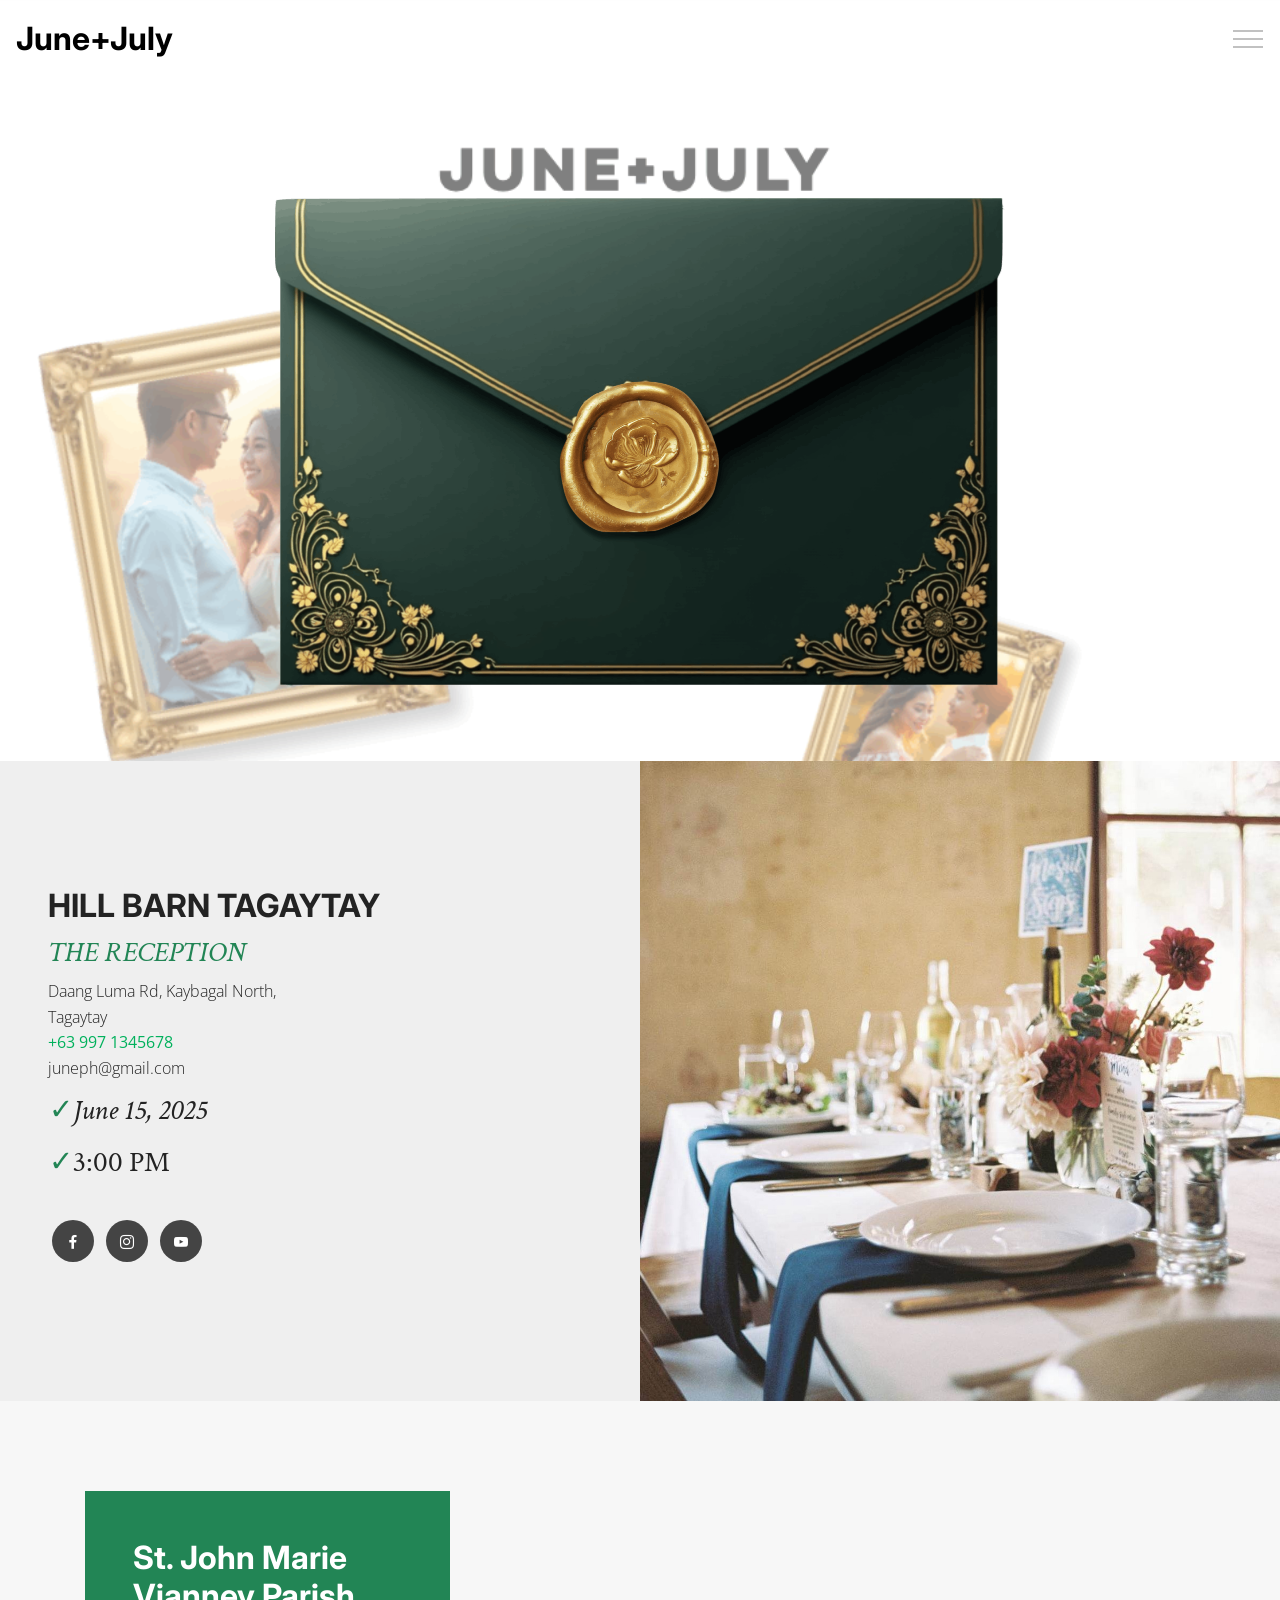
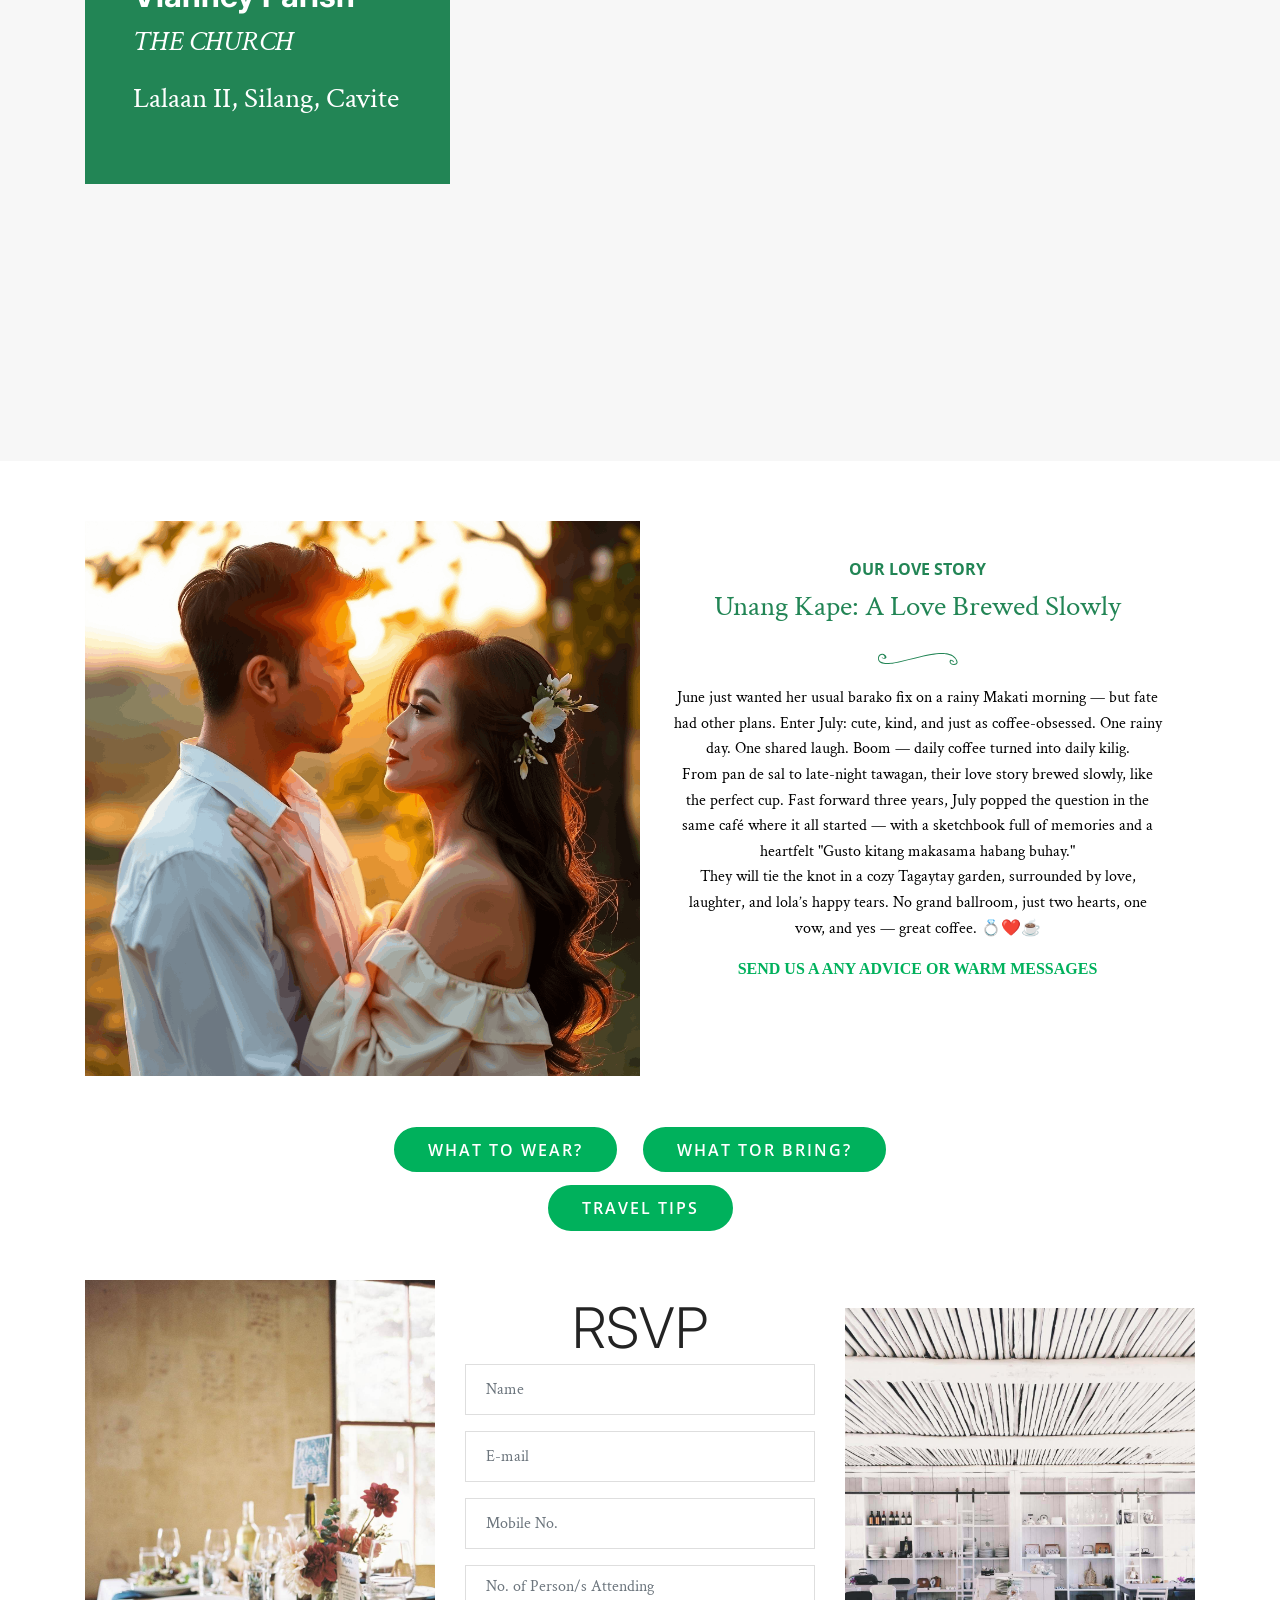
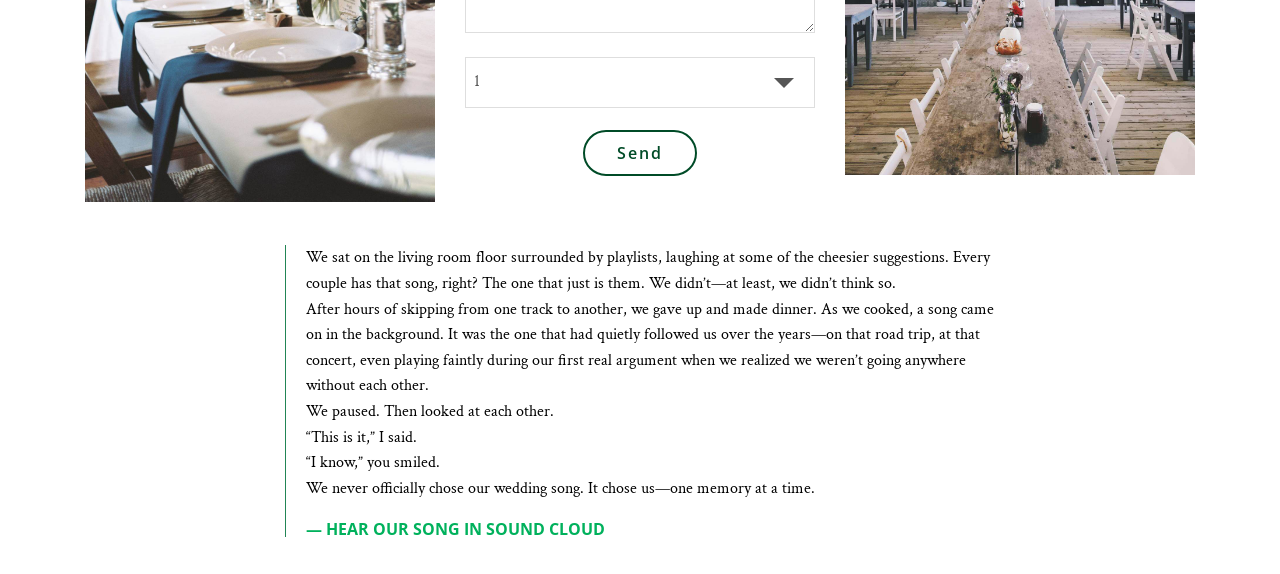
==== index.html @ 5b504ee5 "Edit1" ====
<!DOCTYPE html>
<html  >
<head>
  <!-- Site made with Mobirise Website Builder v5.9.25, https://mobirise.com -->
  <meta charset="UTF-8">
  <meta http-equiv="X-UA-Compatible" content="IE=edge">
  <meta name="generator" content="Mobirise v5.9.25, mobirise.com">
  <meta name="viewport" content="width=device-width, initial-scale=1, minimum-scale=1">
  <link rel="shortcut icon" href="assets/images/logo2.png" type="image/x-icon">
  <meta name="description" content="">
  
  
  <title>Home</title>
  <link rel="stylesheet" href="assets/bootstrap-material-design-font/css/material.css">
  <link rel="stylesheet" href="assets/web/assets/mobirise-icons/mobirise-icons.css">
  <link rel="stylesheet" href="assets/tether/tether.min.css">
  <link rel="stylesheet" href="assets/bootstrap/css/bootstrap.min.css">
  <link rel="stylesheet" href="assets/bootstrap/css/bootstrap-grid.min.css">
  <link rel="stylesheet" href="assets/bootstrap/css/bootstrap-reboot.min.css">
  <link rel="stylesheet" href="assets/animatecss/animate.min.css">
  <link rel="stylesheet" href="assets/dropdown/css/style.css">
  <link rel="stylesheet" href="assets/formstyler/jquery.formstyler.css">
  <link rel="stylesheet" href="assets/formstyler/jquery.formstyler.theme.css">
  <link rel="stylesheet" href="assets/datepicker/jquery.datetimepicker.min.css">
  <link rel="stylesheet" href="assets/socicon/css/styles.css">
  <link rel="stylesheet" href="assets/theme/css/style.css">
  <link rel="stylesheet" href="assets/recaptcha.css">
  <link rel="preload" href="https://fonts.googleapis.com/css?family=Inter:100,200,300,400,500,600,700,800,900,100i,200i,300i,400i,500i,600i,700i,800i,900i&display=swap" as="style" onload="this.onload=null;this.rel='stylesheet'">
  <noscript><link rel="stylesheet" href="https://fonts.googleapis.com/css?family=Inter:100,200,300,400,500,600,700,800,900,100i,200i,300i,400i,500i,600i,700i,800i,900i&display=swap"></noscript>
  <link rel="preload" href="https://fonts.googleapis.com/css?family=Crimson+Text:400,400i,600,600i,700,700i&display=swap" as="style" onload="this.onload=null;this.rel='stylesheet'">
  <noscript><link rel="stylesheet" href="https://fonts.googleapis.com/css?family=Crimson+Text:400,400i,600,600i,700,700i&display=swap"></noscript>
  <link rel="preload" href="https://fonts.googleapis.com/css?family=Open+Sans:300,400,500,600,700,800,300i,400i,500i,600i,700i,800i&display=swap" as="style" onload="this.onload=null;this.rel='stylesheet'">
  <noscript><link rel="stylesheet" href="https://fonts.googleapis.com/css?family=Open+Sans:300,400,500,600,700,800,300i,400i,500i,600i,700i,800i&display=swap"></noscript>
  <link rel="preload" as="style" href="assets/mobirise/css/mbr-additional.css?v=dpYpgt"><link rel="stylesheet" href="assets/mobirise/css/mbr-additional.css?v=dpYpgt" type="text/css">

  
  
  
</head>
<body>
  
  <section class="menu cid-uLlWlBmBzo" once="menu" id="menu1-3">

    

    <nav class="navbar navbar-dropdown navbar-fixed-top collapsed">
        <div class="navbar-brand">
            
            <span class="navbar-caption-wrap"><a class="navbar-caption text-black text-primary display-2" href="index.html">June+July</a></span>
        </div>
        <button class="navbar-toggler" type="button" data-toggle="collapse" data-target="#navbarSupportedContent" aria-controls="navbarNavAltMarkup" aria-expanded="false" aria-label="Toggle navigation">
            <div class="hamburger">
                <span></span>
                <span></span>
                <span></span>
                <span></span>
            </div>
        </button>
      <div class="collapse navbar-collapse" id="navbarSupportedContent">
            <ul class="navbar-nav nav-dropdown" data-app-modern-menu="true"><li class="nav-item">
                    <a class="nav-link link text-white text-primary display-4" href="index.html#features5-7">About Us</a>
                </li><li class="nav-item"><a class="nav-link link text-white text-primary display-4" href="index.html#content6-8">Our Song</a></li>
                <li class="nav-item"><a class="nav-link link text-white text-primary display-4" href="index.html#form2-9">RSVP</a></li><li class="nav-item"><a class="nav-link link text-white text-primary display-4" href="https://we-launch.github.io/matchgame1/" target="_blank">Singles Game</a></li><li class="nav-item"><a class="nav-link link text-white text-primary display-4" href="page1.html">Photo Wall</a></li>
                <li class="nav-item">
                    <a class="nav-link link text-white text-primary display-4" href="https://we-launch.github.io/sunkissed/assets/files/Basic-LandscapePlannerSample.pdf" target="_blank">Souvenir</a>
                </li></ul>
            <div class="navbar-buttons mbr-section-btn"><a class="btn btn-md btn-black display-4" href="tel:+639989528137">
                    CONTACT US</a></div>
      </div>
    </nav>
</section>

<section class="header01 cid-uLlSFksUKn mbr-parallax-background" id="header01-2">

    

    <div class="mbr-overlay" style="opacity: 0.5; background-color: rgb(255, 255, 255);">
    </div>

    <div class="container">
        <div class="row justify-content-center">

            <div class="col-md-12 col-lg-8 align-center">

                
                


                
                

                <div class="mbr-figure pt-5">
                    <a href="index.html#form2-9"><img src="assets/images/green-envelope-1460x975.png" alt="WeLaunch"></a>
                </div>

            </div>






        </div>
    </div>

</section>

<section class="cid-uLmldrJAQq" id="features5-4">

    

    
    <div class="container-fluid">
        <div class="row align-items-center content-row">
          <div class="col-lg-6 wrap-block">
              <h1 class="mbr-section-title mbr-fonts-style mbr-light display-2"><strong>HILL BARN TAGAYTAY</strong></h1>
              <h2 class="mbr-section-subtitle mbr-fonts-style mbr-light display-5"><em>THE RECEPTION</em></h2>
              <h3 class="mbr-text mbr-fonts-style mbr-light display-4">Daang Luma Rd, Kaybagal North,<div>Tagaytay<br><strong><a href="tel:+639989528137" class="text-primary">+63 997 1345678</a></strong></div><div>juneph@gmail.com</div></h3>
            <div class="mbr-list counter-container mbr-fonts-style display-5">
                <ul>
                    <li><em>June 15, 2025</em></li>
                    <li><span style="font-size: 1.8rem; text-align: left;">3:00 PM<br></span></li>
                </ul>
            </div>
            <div class="social-media col-md-12 col-sm-12">
                <ul class="social-list">
                    <li>
                      <a class="icon-transition" href="https://www.facebook.com/profile.php?id=61576260870065" target="_blank">
                        <span class="mbr-iconfont socicon-facebook socicon"></span>
                      </a>
                    </li>
                    <li>
                      <a class="icon-transition" href="https://www.facebook.com/profile.php?id=61576260870065" target="_blank">
                        <span class="mbr-iconfont socicon-instagram socicon" style=""></span>
                      </a>
                    </li>
                    <li>
                      <a class="icon-transition" href="https://www.facebook.com/profile.php?id=61576260870065" target="_blank">
                        <span class="mbr-iconfont socicon-youtube socicon"></span>
                      </a>
                    </li>
                    
                    
                 </ul>
            </div>
          </div>
          <div class="col-lg-6 photo-split">
              <img src="assets/images/07-1200x1790.jpeg" alt="">
          </div>
      </div>
    </div>
</section>

<section class="info2 cid-uLmpL2jiGC mbr-parallax-background" id="info2-5">

    

    <div class="mbr-overlay" style="opacity: 0.5; background-color: rgb(255, 255, 255);">
    </div>
    <div class="container">
        <div class="row">
            <div class="col-sm-12 col-lg-4 col-md-6 text-block">            
                <div class="content-panel">
                    <h2 class="mbr-section-title mbr-fonts-style align-left mbr-white display-2"><strong>St. John Marie Vianney Parish</strong></h2>
                    <h3 class="mbr-section-subtitle mbr-fonts-style align-left mbr-white pb-2 display-5"><em>THE CHURCH</em></h3>
                    <p class="adress-block mbr-fonts-style align-left mbr-white display-5">Lalaan II, Silang, Cavite</p>
                </div>
            </div>
            <div class="col-sm-12 col-lg-8 col-md-6">
                <div class="google-map"><iframe frameborder="0" style="border:0" src="https://www.google.com/maps/embed?pb=!1m18!1m12!1m3!1d3868.722602528196!2d120.95479397515507!3d14.15239928628257!2m3!1f0!2f0!3f0!3m2!1i1024!2i768!4f13.1!3m3!1m2!1s0x33bd79a73efcf16b%3A0x8c579d3bba09d72c!2sSt.%20John%20Marie%20Vianney%20Parish%20Church%20-%20Lalaan%20II%2C%20Silang%2C%20Cavite%20(Diocese%20of%20Imus)!5e0!3m2!1sen!2sph!4v1747146031367!5m2!1sen!2sph" allowfullscreen=""></iframe></div>
            </div>
        </div>
   </div>
</section>

<section class="carousel slide testimonials-slider cid-uLmrwG6g3K" data-interval="false" id="features5-7">

    

    

    <div class="container text-center">

        <div class="carousel slide" role="listbox" data-pause="true" data-keyboard="false" data-ride="carousel" data-interval="5000">
            <div class="carousel-inner">
                
            <div class="carousel-item">
                    <div class="media-container-row">
                        <div class="col-lg-6 image-element align-self-stretch">
                            <div class="img-wrap">
                                <img src="assets/images/sun-kissed-love-couple-3-1024x1024.png" alt="">
                            </div>
                        </div>
                        <div class="col-lg-6 text-element">
                            <div class="text-content">
                                <h2 class="mbr-subtitle mbr-primary pt-2 mbr-fonts-style align-center display-4">
                                    <strong style="">OUR LOVE STORY</strong></h2>
                                <h2 class="mbr-title pt-2 mbr-fonts-style align-center display-5">Unang Kape: A Love Brewed Slowly</h2>
                                <div class="py-3 ornament align-center">
                                    <svg xmlns="http://www.w3.org/2000/svg" viewBox="0 0 133 20" height="20" width="80" fill="#228555">
                                        <g><path d="M127.18,6.19C121-.05,109.94-.24,101.84.1,90.84.56,80,3.3,69.32,5.77c-8,1.86-16,3.63-24,5.72-9.21,2.41-18.6,4.72-28.14,5.19-4.1.2-8.48,0-12.16-2a6.6,6.6,0,0,1-2.7-9A5.46,5.46,0,0,1,7.07,2.77c4-.22,6.73,8.39-.08,4.58a.49.49,0,0,0-.49.84c4.88,3,10.8,0,5.4-4.91C7.6-.63.4,2.06,0,8-1,24,28.25,17,36.29,15.24,53.74,11.37,70.9,6.44,88.53,3.33c11.1-2,24.75-3.54,35.06,2.19a16,16,0,0,1,6.86,8.85c1.29,4.31-4.35,4.2-7,3.52-4.84-1.26-2.42-8,1.22-3,.61.83,2,0,1.4-.82-2.15-2.93-6.71-4.9-7.12.35s8.36,7.24,11.72,4.47C135,15.32,129.91,9,127.18,6.19Z"></path></g>
                                    </svg>
                                </div>
                                <div class="mbr-section-text">
                                    <p class="mbr-text mbr-light mbr-fonts-style align-center display-7">June just wanted her usual barako fix on a rainy Makati morning — but fate had other plans. Enter July: cute, kind, and just as coffee-obsessed. One rainy day. One shared laugh. Boom — daily coffee turned into daily kilig.<br>From pan de sal to late-night tawagan, their love story brewed slowly, like the perfect cup. Fast forward three years, July popped the question in the same café where it all started — with a sketchbook full of memories and a heartfelt "Gusto kitang makasama habang buhay."<br>They will tie the knot in a cozy Tagaytay garden, surrounded by love, laughter, and lola’s happy tears. No grand ballroom, just two hearts, one vow, and yes — great coffee. 💍❤️☕</p>
                                </div>
                                <div class="py-3 link"><a href="#" class="text-primary" data-toggle="modal" data-target="#mbr-popup-m"><strong>SEND US A ANY ADVICE OR WARM MESSAGES</strong></a></div>
                            </div>
                        </div>
                    </div>
                </div><div class="carousel-item">
                    <div class="media-container-row">
                        <div class="col-lg-6 image-element align-self-stretch">
                            <div class="img-wrap">
                                <img src="assets/images/2.jpg">
                            </div>
                        </div>
                        <div class="col-lg-6 text-element">
                            <div class="text-content">
                                <h2 class="mbr-subtitle mbr-primary pt-2 mbr-fonts-style align-center display-4">
                                    <strong>OUR MESSAGE</strong></h2>
                                <h2 class="mbr-title pt-2 mbr-fonts-style align-center display-5">
                                    Before We Say 'I Do'</h2>
                                <div class="py-3 ornament align-center">
                                    <svg xmlns="http://www.w3.org/2000/svg" viewBox="0 0 133 20" height="20" width="80" fill="#228555">
                                        <g><path d="M127.18,6.19C121-.05,109.94-.24,101.84.1,90.84.56,80,3.3,69.32,5.77c-8,1.86-16,3.63-24,5.72-9.21,2.41-18.6,4.72-28.14,5.19-4.1.2-8.48,0-12.16-2a6.6,6.6,0,0,1-2.7-9A5.46,5.46,0,0,1,7.07,2.77c4-.22,6.73,8.39-.08,4.58a.49.49,0,0,0-.49.84c4.88,3,10.8,0,5.4-4.91C7.6-.63.4,2.06,0,8-1,24,28.25,17,36.29,15.24,53.74,11.37,70.9,6.44,88.53,3.33c11.1-2,24.75-3.54,35.06,2.19a16,16,0,0,1,6.86,8.85c1.29,4.31-4.35,4.2-7,3.52-4.84-1.26-2.42-8,1.22-3,.61.83,2,0,1.4-.82-2.15-2.93-6.71-4.9-7.12.35s8.36,7.24,11.72,4.47C135,15.32,129.91,9,127.18,6.19Z"></path></g>
                                    </svg>
                                </div>
                                <div class="mbr-section-text">
                                    <p class="mbr-text mbr-light mbr-fonts-style align-center display-7">From our first shared cup of coffee to countless laughs, quiet moments, and unexpected adventures — our journey together has been nothing short of beautiful.<br>Now, with full hearts and so much gratitude, we are excited to begin the next chapter of our story — hand in hand, surrounded by the people who matter most.<br>We would be honored to have you with us as we say “I do” and celebrate the love that brought us here.</p>
                                </div>
                                <div class="py-3 link"><strong>With Love, June and July</strong></div>
                            </div>
                        </div>
                    </div>
                </div><div class="carousel-item">
                    <div class="media-container-row">
                        <div class="col-lg-6 image-element align-self-stretch">
                            <div class="img-wrap">
                                <img src="assets/images/wedding-gifts-1110x1110.jpg" alt="">
                            </div>
                        </div>
                        <div class="col-lg-6 text-element">
                            <div class="text-content">
                                <h2 class="mbr-subtitle mbr-primary pt-2 mbr-fonts-style align-center display-4">
                                    <strong>GIFT REGISTRY</strong></h2>
                                <h2 class="mbr-title pt-2 mbr-fonts-style align-center display-5">Your Presence is the Real Gift</h2>
                                <div class="py-3 ornament align-center">
                                    <svg xmlns="http://www.w3.org/2000/svg" viewBox="0 0 133 20" height="20" width="80" fill="#228555">
                                        <g><path d="M127.18,6.19C121-.05,109.94-.24,101.84.1,90.84.56,80,3.3,69.32,5.77c-8,1.86-16,3.63-24,5.72-9.21,2.41-18.6,4.72-28.14,5.19-4.1.2-8.48,0-12.16-2a6.6,6.6,0,0,1-2.7-9A5.46,5.46,0,0,1,7.07,2.77c4-.22,6.73,8.39-.08,4.58a.49.49,0,0,0-.49.84c4.88,3,10.8,0,5.4-4.91C7.6-.63.4,2.06,0,8-1,24,28.25,17,36.29,15.24,53.74,11.37,70.9,6.44,88.53,3.33c11.1-2,24.75-3.54,35.06,2.19a16,16,0,0,1,6.86,8.85c1.29,4.31-4.35,4.2-7,3.52-4.84-1.26-2.42-8,1.22-3,.61.83,2,0,1.4-.82-2.15-2.93-6.71-4.9-7.12.35s8.36,7.24,11.72,4.47C135,15.32,129.91,9,127.18,6.19Z"></path></g>
                                    </svg>
                                </div>
                                <div class="mbr-section-text">
                                    <p class="mbr-text mbr-light mbr-fonts-style align-center display-7">We are so grateful just to celebrate this special moment with you — your love, laughter, and presence mean the world to us.<br>But if you’re feeling extra generous and would like to help us start our new life together, we’ve put together a small gift registry with things we’d truly love and need (yes, even a waffle maker made the list 🧇).<br>No pressure at all — your prayers and presence are more than enough. But if you’d like to browse, just click below.</p>
                                </div>
                                <div class="py-3 link">
                                  <a class="text-primary" href=""><strong>BROWSE GIFT IDEAS</strong></a></div>
                            </div>
                        </div>
                    </div>
                </div></div>

            <div class="carousel-indicators">
                <li data-slide-to="0" class="active"></li>
                <li data-slide-to="1"></li>
                <li data-slide-to="2"></li>
                
                
                
                
                
                
                
            </div>
            <div class="carousel-controls">
                <a class="carousel-control-prev" role="button" data-slide="prev">
                  <span aria-hidden="true" class="mbri-arrow-prev mbr-iconfont"></span>
                  <span class="sr-only">Previous</span>
                </a>
                <a class="carousel-control-next" role="button" data-slide="next">
                  <span aria-hidden="true" class="mbri-arrow-next mbr-iconfont"></span>
                  <span class="sr-only">Next</span>
                </a>
            </div>
        </div>
    </div>
</section>

<section class="mbr-section content8 cid-uLmwbquyEW" id="content3-a">

    

    <div class="container">
        <div class="media-container-row title">
            <div class="col-12 col-md-8">
                <div class="mbr-section-btn align-center"><a class="btn btn-primary display-4" href="#" data-toggle="modal" data-target="#mbr-popup-c">WHAT TO WEAR?</a>
                    <a class="btn btn-primary display-4" href="#" data-toggle="modal" data-target="#mbr-popup-d">WHAT TOR BRING?</a> <a class="btn btn-primary display-4" href="#" data-toggle="modal" data-target="#mbr-popup-e">TRAVEL TIPS</a></div>
            </div>
        </div>
    </div>
</section>

<section class="form2 cid-uLmvsFsC0m" id="form2-9">

    

    

    <div class="container">
        <div class="row justify-content-center align-items-stretch">
            <div class="col-sm-12 col-xl-4 img-block align-center col-md-4">
                <div class="mbr-figure">
                    <img src="assets/images/07.jpg" alt="Mobirise" title="">
                </div>
            </div>
            <div class="form-1 col-sm-12 col-xl-4 col-md-4" data-form-type="formoid">
<!--Formbuilder Form-->
<form action="https://mobirise.eu/" method="POST" class="mbr-form form-with-styler" data-form-title="My Mobirise Form"><input type="hidden" name="email" data-form-email="true" value="Upp3LPJmmglRfqBCR6RVhu/CyUYGOYjLiB+973CTRXQ0PyhvnqzEgNtjvZJMNdGlgBy6Fn3mhL/FCp9gKHJKByYSIyddEfemfpeGff86N+sHa1ocqKgFaqs17W5wcVAE.qrxL79RZm3ntC9EFTosQwQ5eNYZXEr+lUwpnxZLWQ4g39p9BFacZ1cciOEjx3FWvpJTYuhFj/CE7r61L+NrIiQ6QaB3ww1rJxhOewxRces2ZL0XmeaqdO4SxAhueam6b">
<div class="row">
<div hidden="hidden" data-form-alert="" class="alert alert-success col-12">Thank you for for confirmation!</div>
<div hidden="hidden" data-form-alert-danger="" class="alert alert-danger col-12"> </div>
</div>
<div class="dragArea row">
<div class="col-lg-12">
<h3 class="form-title mbr-fonts-style align-center display-1"> RSVP</h3>
</div>
<div class="col-lg-12">

</div>
<div data-for="name" class="col-md-12 form-group ">
<input type="text" name="name" placeholder="Name" data-form-field="Name" class="form-control display-7" required="required" value="" id="name-form2-9">
</div>
<div data-for="email" class="col-md-12 form-group ">
<input type="text" name="email" placeholder="E-mail" data-form-field="E-mail" class="form-control display-7" required="required" value="" id="email-form2-9">
</div>
<div data-for="Mobile No." class="col-lg-12 col-md-12 col-sm-12 form-group">
<input type="tel" name="Mobile No." placeholder="Mobile No." data-form-field="Mobile No." class="form-control display-7" pattern="[0-9]{3}-[0-9]{3}-[0-9]{4}" required="required" value="" id="Mobile No.-form2-9">
</div>
<div data-for="message" class="col-md-12 form-group pb-2">
<textarea name="message" placeholder="No. of Person/s Attending" data-form-field="Message" required="required" class="form-control display-7" id="message-form2-9"></textarea>
</div>
<div class="col-lg-12 col-md-12 col-sm-12 form-group" data-for="No. of Person/s Attending">
<select name="No. of Person/s Attending" data-form-field="No. of Person/s Attending" required="required" class="form-control display-7" id="No. of Person/s Attending-form2-9">
<option value="1">1</option>
<option value="2">2</option>
<option value="3">3</option>
<option value="4">4</option>
</select>
</div>
<div class="col-md-12 input-group-btn align-center"><button type="submit" class="btn btn-form btn-primary-outline display-4">Send</button></div>
</div>
</form><!--Formbuilder Form-->
</div>
            <div class="col-sm-12 col-xl-4 img-block align-center col-md-4">
                <div class="mbr-figure">
                    <img src="assets/images/06.jpg" alt="Mobirise" title="">
                </div>
            </div>
        </div>
    </div>
</section>

<section class="mbr-section article cid-uLmuh9ZkCg" id="content6-8">

     
    <div class="container">
        <div class="media-container-row">
            <div class="col-12 col-md-10 col-lg-8">
                <blockquote>
                    <p class="mbr-text mbr-fonts-style pb-1 display-7">We sat on the living room floor surrounded by playlists, laughing at some of the cheesier suggestions. Every couple has that song, right? The one that just is them. We didn’t—at least, we didn’t think so.<br>After hours of skipping from one track to another, we gave up and made dinner. As we cooked, a song came on in the background. It was the one that had quietly followed us over the years—on that road trip, at that concert, even playing faintly during our first real argument when we realized we weren’t going anywhere without each other.<br>We paused. Then looked at each other.<br>“This is it,” I said.<br>“I know,” you smiled.<br>We never officially chose our wedding song. It chose us—one memory at a time.</p>
                    <footer class="mbr-fonts-style align-left mbr-bold display-4"><a href="https://soundcloud.com/smoothjazzmusicensemble/acoustic-guitar?si=0900983b741b49c59ae026332ceaa423&utm_source=clipboard&utm_medium=text&utm_campaign=social_sharing" class="text-primary" target="_blank"><strong>— HEAR OUR SONG IN SOUND CLOUD</strong></a></footer>
                </blockquote>
            </div>
        </div>
    </div>
</section>

<div class="modal mbr-popup cid-uLmwxvUAgf fade" tabindex="-1" role="dialog" data-overlay-color="#000000" data-overlay-opacity="0.8" id="mbr-popup-c" aria-hidden="true">
        <div class="modal-dialog modal-dialog-centered" role="document">
            <div class="modal-content">
                <div class="modal-header">
                    
                    <button type="button" class="close" data-dismiss="modal" aria-label="Close">
                        <svg version="1.1" xmlns="http://www.w3.org/2000/svg" width="24" height="24" viewBox="0 0 32 32" fill="currentColor">
                            <path d="M31.797 0.191c-0.264-0.256-0.686-0.25-0.942 0.015l-13.328 13.326c-0.598 0.581 0.342 1.543 0.942 0.942l13.328-13.326c0.27-0.262 0.27-0.695 0-0.957zM14.472 17.515c-0.264-0.256-0.686-0.25-0.942 0.015l-13.328 13.326c-0.613 0.595 0.34 1.562 0.942 0.942l13.328-13.326c0.27-0.262 0.27-0.695 0-0.957zM1.144 0.205c-0.584-0.587-1.544 0.336-0.942 0.942l30.654 30.651c0.613 0.625 1.563-0.325 0.942-0.942z"></path>
                        </svg>
                    </button>
                </div>

                <div class="modal-body">
                    <p class="mbr-text mbr-fonts-style display-7">⦿ Church-appropriate attire – Modest, semi-formal or formal clothing (e.g., dresses, slacks, button-downs, blazers).<br>⦿ Garden-ready outfit – Light, breathable fabrics for outdoor comfort.<br>⦿ Layers – Bring a shawl, light sweater, or jacket for cooler evening temps.<br>⦿ Comfortable shoes – Stylish but practical shoes for walking or standing on grass/gravel (avoid stilettos if possible).<br>⦿ Sun protection – Sunglasses, a sunhat, or parasol if desired</p>

                    <div>
                        <div class="card-img mbr-figure">
                            <img src="assets/images/wedding-guest-1-832x622.jpg" alt="WeLaunch">
                        </div>
                            

                            
                        </div>
                    </div>

                    
                </div>
            </div>
        </div>

<div class="modal mbr-popup cid-uLmwyCEHBc fade" tabindex="-1" role="dialog" data-overlay-color="#000000" data-overlay-opacity="0.8" id="mbr-popup-d" aria-hidden="true">
        <div class="modal-dialog modal-dialog-centered" role="document">
            <div class="modal-content">
                <div class="modal-header">
                    
                    <button type="button" class="close" data-dismiss="modal" aria-label="Close">
                        <svg version="1.1" xmlns="http://www.w3.org/2000/svg" width="24" height="24" viewBox="0 0 32 32" fill="currentColor">
                            <path d="M31.797 0.191c-0.264-0.256-0.686-0.25-0.942 0.015l-13.328 13.326c-0.598 0.581 0.342 1.543 0.942 0.942l13.328-13.326c0.27-0.262 0.27-0.695 0-0.957zM14.472 17.515c-0.264-0.256-0.686-0.25-0.942 0.015l-13.328 13.326c-0.613 0.595 0.34 1.562 0.942 0.942l13.328-13.326c0.27-0.262 0.27-0.695 0-0.957zM1.144 0.205c-0.584-0.587-1.544 0.336-0.942 0.942l30.654 30.651c0.613 0.625 1.563-0.325 0.942-0.942z"></path>
                        </svg>
                    </button>
                </div>

                <div class="modal-body">
                    <p class="mbr-text mbr-fonts-style display-7">⦿ A small gift or card – Optional, or reference the couple’s registry<br>⦿ Sunscreen &amp; bug spray – Especially if you're sensitive to the outdoors<br>⦿ Water bottle – Optional, but helpful before the reception begins<br>⦿ Umbrella – Just in case of unexpected weather<br>⦿ Cash/Card – For transportation, tips, or any extras</p>

                    <div>
                        <div class="card-img mbr-figure">
                            <img src="assets/images/wedding-rain-936x624.jpg" alt="WeLaunch">
                        </div>
                            

                            
                        </div>
                    </div>

                    
                </div>
            </div>
        </div>

<div class="modal mbr-popup cid-uLmwyRt90k fade" tabindex="-1" role="dialog" data-overlay-color="#000000" data-overlay-opacity="0.8" id="mbr-popup-e" aria-hidden="true">
        <div class="modal-dialog modal-dialog-centered" role="document">
            <div class="modal-content">
                <div class="modal-header">
                    
                    <button type="button" class="close" data-dismiss="modal" aria-label="Close">
                        <svg version="1.1" xmlns="http://www.w3.org/2000/svg" width="24" height="24" viewBox="0 0 32 32" fill="currentColor">
                            <path d="M31.797 0.191c-0.264-0.256-0.686-0.25-0.942 0.015l-13.328 13.326c-0.598 0.581 0.342 1.543 0.942 0.942l13.328-13.326c0.27-0.262 0.27-0.695 0-0.957zM14.472 17.515c-0.264-0.256-0.686-0.25-0.942 0.015l-13.328 13.326c-0.613 0.595 0.34 1.562 0.942 0.942l13.328-13.326c0.27-0.262 0.27-0.695 0-0.957zM1.144 0.205c-0.584-0.587-1.544 0.336-0.942 0.942l30.654 30.651c0.613 0.625 1.563-0.325 0.942-0.942z"></path>
                        </svg>
                    </button>
                </div>

                <div class="modal-body">
                    <p class="mbr-text mbr-fonts-style display-7">🗺️ Know the Schedule &amp; Locations:<br>Double-check the ceremony and reception addresses—they may be in different places.<br>Leave early to allow time for traffic, parking, or getting lost (especially if unfamiliar with the area).<br>Use a GPS app and download the maps in advance in case of poor signal.<br><br>🚘 Transportation Tips:<br>Carpool or rideshare if possible—parking may be limited at the church or garden.<br>Check parking instructions ahead of time (some churches have designated lots; some gardens might not).<br>Designate a driver if you plan to drink at the reception.<br>If provided, take advantage of shuttles or group transport arranged by the couple.<br><br>🧳 For Out-of-Town Guests:<br>Stay at the suggested hotel(s) for convenience—group rates may apply.<br>Pack wedding-appropriate attire and extras like bug spray, sunscreen, and a rain plan (small umbrella or poncho).<br>Bring a printed invite or digital copy with times and addresses.<br><br>📱 Tech Prep:<br>Charge your phone fully and bring a portable charger if you'll be taking photos or using GPS.<br>Save key contacts (wedding planner, group chat, other guests) in case you need help.<br><br>💡 Bonus Tips:<br>Eat a light snack before the ceremony to hold you over until the reception.<br>Respect any quiet zones or unplugged ceremony requests.<br>Be prepared for weather changes—check the forecast the morning of.</p>

                    <div>
                        
                            

                            
                        </div>
                    </div>

                    
                </div>
            </div>
        </div>

<div class="modal mbr-popup cid-uMFv0OCJ3T fade" tabindex="-1" role="dialog" data-overlay-color="#000000" data-overlay-opacity="0.8" id="mbr-popup-m" aria-hidden="true">
        <div class="modal-dialog modal-dialog-centered" role="document">
            <div class="modal-content">
                <div class="modal-header pb-0">
                    <h5 class="modal-title mbr-fonts-style display-5">SEND US A MESSAGE</h5>
                    <button type="button" class="close" data-dismiss="modal" aria-label="Close">
                        <svg version="1.1" xmlns="http://www.w3.org/2000/svg" width="24" height="24" viewBox="0 0 32 32" fill="currentColor">
                            <path d="M31.797 0.191c-0.264-0.256-0.686-0.25-0.942 0.015l-13.328 13.326c-0.598 0.581 0.342 1.543 0.942 0.942l13.328-13.326c0.27-0.262 0.27-0.695 0-0.957zM14.472 17.515c-0.264-0.256-0.686-0.25-0.942 0.015l-13.328 13.326c-0.613 0.595 0.34 1.562 0.942 0.942l13.328-13.326c0.27-0.262 0.27-0.695 0-0.957zM1.144 0.205c-0.584-0.587-1.544 0.336-0.942 0.942l30.654 30.651c0.613 0.625 1.563-0.325 0.942-0.942z"></path>
                        </svg>
                    </button>
                </div>

                <div class="modal-body">
                    <p class="mbr-text mbr-fonts-style display-7">
                        Write anything under the sun - warm thoughts or just for fun!</p>

                    <div>
                        
                            

                            <div class="form-wrapper" data-form-type="formoid">
<!--Formbuilder Form-->
<form action="https://mobirise.eu/" method="POST" class="mbr-form form-with-styler" data-form-title="Warm Message"><input type="hidden" name="email" data-form-email="true" value="bXiHouxACt1OrRp7BIwsRCeoZmX//QoWqsXMbuLCdN1CFhn2BmBmBFTzTCg0m++6VloarWoW6wXQskSrpyNAErtR41m+E1e0eOwCre8Fc+DtBnJKScf6B2kViG2u+ZES.3aI9ffr/xZHhEVxyj4FPQySdArIhXTzM/wDm0Rqxr/yT34wAMab+R59A3llD2JFlcS65gdaG5WyliFZ9FfZ7htZWm0UHmW+qt48C+VJAhCFk5dGF0iww2LtI35n4FYbw">
<div class="">
<div hidden="hidden" data-form-alert="" class="alert alert-success col-12">Thanks for your message!</div>
<div hidden="hidden" data-form-alert-danger="" class="alert alert-danger col-12">
</div>
</div>
<div class="dragArea">
<div class="col form-group" data-for="name">
<input type="text" name="name" placeholder="Complete Name" data-form-field="Name" required="required" class="form-control display-7" value="" id="name-mbr-popup-m">
</div>
<div class="col-lg-12 col-md-12 col-sm-12 form-group" data-for="textarea">
<textarea name="textarea" placeholder="Textarea" data-form-field="textarea" class="form-control display-7" required="required" id="textarea-mbr-popup-m"></textarea>
</div>
<div class="col-md-auto input-group-btn">
<button type="submit" class="btn btn-primary display-4">SUBMIT</button>
</div>
</div>
</form><!--Formbuilder Form-->
</div>
                        </div>
                    </div>

                    
                </div>
            </div>
        </div>


<script src="assets/web/assets/jquery/jquery.min.js"></script>
  <script src="assets/popper/popper.min.js"></script>
  <script src="assets/tether/tether.min.js"></script>
  <script src="assets/bootstrap/js/bootstrap.min.js"></script>
  <script src="assets/smoothscroll/smooth-scroll.js"></script>
  <script src="assets/viewportchecker/jquery.viewportchecker.js"></script>
  <script src="assets/dropdown/js/nav-dropdown.js"></script>
  <script src="assets/dropdown/js/navbar-dropdown.js"></script>
  <script src="assets/touchswipe/jquery.touch-swipe.min.js"></script>
  <script src="assets/parallax/jarallax.min.js"></script>
  <script src="assets/bootstrapcarouselswipe/bootstrap-carousel-swipe.js"></script>
  <script src="assets/mbr-testimonials-slider/mbr-testimonials-slider.js"></script>
  <script src="assets/formstyler/jquery.formstyler.js"></script>
  <script src="assets/formstyler/jquery.formstyler.min.js"></script>
  <script src="assets/datepicker/jquery.datetimepicker.full.js"></script>
  <script src="assets/popup-plugin/script.js"></script>
  <script src="assets/popup-overlay-plugin/script.js"></script>
  <script src="assets/theme/js/script.js"></script>
  <script src="assets/formoid.min.js"></script>
  
  
  
 <div id="scrollToTop" class="scrollToTop mbr-arrow-up"><a style="text-align: center;"><i class="mbr-arrow-up-icon mbr-arrow-up-icon-cm cm-icon cm-icon-smallarrow-up"></i></a></div>
    <input name="animation" type="hidden">
  </body>
</html>
---- assets/bootstrap-material-design-font/css/material.css ----
@font-face {
  font-family: 'Material-Design-Icons';
  src: url('../fonts/Material-Design-Icons.eot?3ocs8m');
  src: url('../fonts/Material-Design-Icons.eot?#iefix3ocs8m') format('embedded-opentype'), url('../fonts/Material-Design-Icons.woff?3ocs8m') format('woff'), url('../fonts/Material-Design-Icons.ttf?3ocs8m') format('truetype'), url('../fonts/Material-Design-Icons.svg?3ocs8m#Material-Design-Icons') format('svg');
  font-weight: normal;
  font-style: normal;
}
[class^="mdi-"],
[class*="mdi-"] {
  speak: none;
  display: inline-block;
  font-style: normal;
  font-variant:normal;
  font-weight:normal;
/*  font-size:24px;*/
  line-height:1;
  font-family:'Material-Design-Icons' !important;
  text-rendering: auto;
  
  -webkit-font-smoothing: antialiased;
  -moz-osx-font-smoothing: grayscale;
  -webkit-transform: translate(0, 0);
      -ms-transform: translate(0, 0);
          transform: translate(0, 0);
}
[class^="mdi-"]:before,
[class*="mdi-"]:before {
  display: inline-block;
  speak: none;
  text-decoration: inherit;
}
[class^="mdi-"].pull-left,
[class*="mdi-"].pull-left {
  margin-right: .3em;
}
[class^="mdi-"].pull-right,
[class*="mdi-"].pull-right {
  margin-left: .3em;
}
[class^="mdi-"].mdi-lg:before,
[class*="mdi-"].mdi-lg:before,
[class^="mdi-"].mdi-lg:after,
[class*="mdi-"].mdi-lg:after {
  font-size: 1.33333333em;
  line-height: 0.75em;
  vertical-align: -15%;
}
[class^="mdi-"].mdi-2x:before,
[class*="mdi-"].mdi-2x:before,
[class^="mdi-"].mdi-2x:after,
[class*="mdi-"].mdi-2x:after {
  font-size: 2em;
}
[class^="mdi-"].mdi-3x:before,
[class*="mdi-"].mdi-3x:before,
[class^="mdi-"].mdi-3x:after,
[class*="mdi-"].mdi-3x:after {
  font-size: 3em;
}
[class^="mdi-"].mdi-4x:before,
[class*="mdi-"].mdi-4x:before,
[class^="mdi-"].mdi-4x:after,
[class*="mdi-"].mdi-4x:after {
  font-size: 4em;
}
[class^="mdi-"].mdi-5x:before,
[class*="mdi-"].mdi-5x:before,
[class^="mdi-"].mdi-5x:after,
[class*="mdi-"].mdi-5x:after {
  font-size: 5em;
}
[class^="mdi-device-signal-cellular-"]:after,
[class^="mdi-device-battery-"]:after,
[class^="mdi-device-battery-charging-"]:after,
[class^="mdi-device-signal-cellular-connected-no-internet-"]:after,
[class^="mdi-device-signal-wifi-"]:after,
[class^="mdi-device-signal-wifi-statusbar-not-connected"]:after,
.mdi-device-network-wifi:after {
  opacity: .3;
  position: absolute;
  left: 0;
  top: 0;
  z-index: 1;
  display: inline-block;
  speak: none;
  text-decoration: inherit;
}
[class^="mdi-device-signal-cellular-"]:after {
  content: "\e758";
}
[class^="mdi-device-battery-"]:after {
  content: "\e735";
}
[class^="mdi-device-battery-charging-"]:after {
  content: "\e733";
}
[class^="mdi-device-signal-cellular-connected-no-internet-"]:after {
  content: "\e75d";
}
[class^="mdi-device-signal-wifi-"]:after,
.mdi-device-network-wifi:after {
  content: "\e765";
}
[class^="mdi-device-signal-wifi-statusbasr-not-connected"]:after {
  content: "\e8f7";
}
.mdi-device-signal-cellular-off:after,
.mdi-device-signal-cellular-null:after,
.mdi-device-signal-cellular-no-sim:after,
.mdi-device-signal-wifi-off:after,
.mdi-device-signal-wifi-4-bar:after,
.mdi-device-signal-cellular-4-bar:after,
.mdi-device-battery-alert:after,
.mdi-device-signal-cellular-connected-no-internet-4-bar:after,
.mdi-device-battery-std:after,
.mdi-device-battery-full .mdi-device-battery-unknown:after {
  content: "";
}
.mdi-fw {
  width: 1.28571429em;
  text-align: center;
}
.mdi-ul {
  padding-left: 0;
  margin-left: 2.14285714em;
  list-style-type: none;
}
.mdi-ul > li {
  position: relative;
}
.mdi-li {
  position: absolute;
  left: -2.14285714em;
  width: 2.14285714em;
  top: 0.14285714em;
  text-align: center;
}
.mdi-li.mdi-lg {
  left: -1.85714286em;
}
.mdi-border {
  padding: .2em .25em .15em;
  border: solid 0.08em #eeeeee;
  border-radius: .1em;
}
.mdi-spin {
  -webkit-animation: mdi-spin 2s infinite linear;
  animation: mdi-spin 2s infinite linear;
  -webkit-transform-origin: 50% 50%;
  -ms-transform-origin: 50% 50%;
      transform-origin: 50% 50%;
}
.mdi-pulse {
  -webkit-animation: mdi-spin 1s steps(8) infinite;
  animation: mdi-spin 1s steps(8) infinite;
  -webkit-transform-origin: 50% 50%;
  -ms-transform-origin: 50% 50%;
      transform-origin: 50% 50%;
}
@-webkit-keyframes mdi-spin {
  0% {
    -webkit-transform: rotate(0deg);
    transform: rotate(0deg);
  }
  100% {
    -webkit-transform: rotate(359deg);
    transform: rotate(359deg);
  }
}
@keyframes mdi-spin {
  0% {
    -webkit-transform: rotate(0deg);
    transform: rotate(0deg);
  }
  100% {
    -webkit-transform: rotate(359deg);
    transform: rotate(359deg);
  }
}
.mdi-rotate-90 {
  filter: progid:DXImageTransform.Microsoft.BasicImage(rotation=1);
  -webkit-transform: rotate(90deg);
  -ms-transform: rotate(90deg);
  transform: rotate(90deg);
}
.mdi-rotate-180 {
  filter: progid:DXImageTransform.Microsoft.BasicImage(rotation=2);
  -webkit-transform: rotate(180deg);
  -ms-transform: rotate(180deg);
  transform: rotate(180deg);
}
.mdi-rotate-270 {
  filter: progid:DXImageTransform.Microsoft.BasicImage(rotation=3);
  -webkit-transform: rotate(270deg);
  -ms-transform: rotate(270deg);
  transform: rotate(270deg);
}
.mdi-flip-horizontal {
  filter: progid:DXImageTransform.Microsoft.BasicImage(rotation=0, mirror=1);
  -webkit-transform: scale(-1, 1);
  -ms-transform: scale(-1, 1);
  transform: scale(-1, 1);
}
.mdi-flip-vertical {
  filter: progid:DXImageTransform.Microsoft.BasicImage(rotation=2, mirror=1);
  -webkit-transform: scale(1, -1);
  -ms-transform: scale(1, -1);
  transform: scale(1, -1);
}
:root .mdi-rotate-90,
:root .mdi-rotate-180,
:root .mdi-rotate-270,
:root .mdi-flip-horizontal,
:root .mdi-flip-vertical {
  -webkit-filter: none;
          filter: none;
}
.mdi-stack {
  position: relative;
  display: inline-block;
  width: 2em;
  height: 2em;
  line-height: 2em;
  vertical-align: middle;
}
.mdi-stack-1x,
.mdi-stack-2x {
  position: absolute;
  left: 0;
  width: 100%;
  text-align: center;
}
.mdi-stack-1x {
  line-height: inherit;
}
.mdi-stack-2x {
  font-size: 2em;
}
.mdi-inverse {
  color: #ffffff;
}
/* Start Icons */
.mdi-action-3d-rotation:before {
  content: "\e600";
}
.mdi-action-accessibility:before {
  content: "\e601";
}
.mdi-action-account-balance-wallet:before {
  content: "\e602";
}
.mdi-action-account-balance:before {
  content: "\e603";
}
.mdi-action-account-box:before {
  content: "\e604";
}
.mdi-action-account-child:before {
  content: "\e605";
}
.mdi-action-account-circle:before {
  content: "\e606";
}
.mdi-action-add-shopping-cart:before {
  content: "\e607";
}
.mdi-action-alarm-add:before {
  content: "\e608";
}
.mdi-action-alarm-off:before {
  content: "\e609";
}
.mdi-action-alarm-on:before {
  content: "\e60a";
}
.mdi-action-alarm:before {
  content: "\e60b";
}
.mdi-action-android:before {
  content: "\e60c";
}
.mdi-action-announcement:before {
  content: "\e60d";
}
.mdi-action-aspect-ratio:before {
  content: "\e60e";
}
.mdi-action-assessment:before {
  content: "\e60f";
}
.mdi-action-assignment-ind:before {
  content: "\e610";
}
.mdi-action-assignment-late:before {
  content: "\e611";
}
.mdi-action-assignment-return:before {
  content: "\e612";
}
.mdi-action-assignment-returned:before {
  content: "\e613";
}
.mdi-action-assignment-turned-in:before {
  content: "\e614";
}
.mdi-action-assignment:before {
  content: "\e615";
}
.mdi-action-autorenew:before {
  content: "\e616";
}
.mdi-action-backup:before {
  content: "\e617";
}
.mdi-action-book:before {
  content: "\e618";
}
.mdi-action-bookmark-outline:before {
  content: "\e619";
}
.mdi-action-bookmark:before {
  content: "\e61a";
}
.mdi-action-bug-report:before {
  content: "\e61b";
}
.mdi-action-cached:before {
  content: "\e61c";
}
.mdi-action-check-circle:before {
  content: "\e61d";
}
.mdi-action-class:before {
  content: "\e61e";
}
.mdi-action-credit-card:before {
  content: "\e61f";
}
.mdi-action-dashboard:before {
  content: "\e620";
}
.mdi-action-delete:before {
  content: "\e621";
}
.mdi-action-description:before {
  content: "\e622";
}
.mdi-action-dns:before {
  content: "\e623";
}
.mdi-action-done-all:before {
  content: "\e624";
}
.mdi-action-done:before {
  content: "\e625";
}
.mdi-action-event:before {
  content: "\e626";
}
.mdi-action-exit-to-app:before {
  content: "\e627";
}
.mdi-action-explore:before {
  content: "\e628";
}
.mdi-action-extension:before {
  content: "\e629";
}
.mdi-action-face-unlock:before {
  content: "\e62a";
}
.mdi-action-favorite-outline:before {
  content: "\e62b";
}
.mdi-action-favorite:before {
  content: "\e62c";
}
.mdi-action-find-in-page:before {
  content: "\e62d";
}
.mdi-action-find-replace:before {
  content: "\e62e";
}
.mdi-action-flip-to-back:before {
  content: "\e62f";
}
.mdi-action-flip-to-front:before {
  content: "\e630";
}
.mdi-action-get-app:before {
  content: "\e631";
}
.mdi-action-grade:before {
  content: "\e632";
}
.mdi-action-group-work:before {
  content: "\e633";
}
.mdi-action-help:before {
  content: "\e634";
}
.mdi-action-highlight-remove:before {
  content: "\e635";
}
.mdi-action-history:before {
  content: "\e636";
}
.mdi-action-home:before {
  content: "\e637";
}
.mdi-action-https:before {
  content: "\e638";
}
.mdi-action-info-outline:before {
  content: "\e639";
}
.mdi-action-info:before {
  content: "\e63a";
}
.mdi-action-input:before {
  content: "\e63b";
}
.mdi-action-invert-colors:before {
  content: "\e63c";
}
.mdi-action-label-outline:before {
  content: "\e63d";
}
.mdi-action-label:before {
  content: "\e63e";
}
.mdi-action-language:before {
  content: "\e63f";
}
.mdi-action-launch:before {
  content: "\e640";
}
.mdi-action-list:before {
  content: "\e641";
}
.mdi-action-lock-open:before {
  content: "\e642";
}
.mdi-action-lock-outline:before {
  content: "\e643";
}
.mdi-action-lock:before {
  content: "\e644";
}
.mdi-action-loyalty:before {
  content: "\e645";
}
.mdi-action-markunread-mailbox:before {
  content: "\e646";
}
.mdi-action-note-add:before {
  content: "\e647";
}
.mdi-action-open-in-browser:before {
  content: "\e648";
}
.mdi-action-open-in-new:before {
  content: "\e649";
}
.mdi-action-open-with:before {
  content: "\e64a";
}
.mdi-action-pageview:before {
  content: "\e64b";
}
.mdi-action-payment:before {
  content: "\e64c";
}
.mdi-action-perm-camera-mic:before {
  content: "\e64d";
}
.mdi-action-perm-contact-cal:before {
  content: "\e64e";
}
.mdi-action-perm-data-setting:before {
  content: "\e64f";
}
.mdi-action-perm-device-info:before {
  content: "\e650";
}
.mdi-action-perm-identity:before {
  content: "\e651";
}
.mdi-action-perm-media:before {
  content: "\e652";
}
.mdi-action-perm-phone-msg:before {
  content: "\e653";
}
.mdi-action-perm-scan-wifi:before {
  content: "\e654";
}
.mdi-action-picture-in-picture:before {
  content: "\e655";
}
.mdi-action-polymer:before {
  content: "\e656";
}
.mdi-action-print:before {
  content: "\e657";
}
.mdi-action-query-builder:before {
  content: "\e658";
}
.mdi-action-question-answer:before {
  content: "\e659";
}
.mdi-action-receipt:before {
  content: "\e65a";
}
.mdi-action-redeem:before {
  content: "\e65b";
}
.mdi-action-reorder:before {
  content: "\e65c";
}
.mdi-action-report-problem:before {
  content: "\e65d";
}
.mdi-action-restore:before {
  content: "\e65e";
}
.mdi-action-room:before {
  content: "\e65f";
}
.mdi-action-schedule:before {
  content: "\e660";
}
.mdi-action-search:before {
  content: "\e661";
}
.mdi-action-settings-applications:before {
  content: "\e662";
}
.mdi-action-settings-backup-restore:before {
  content: "\e663";
}
.mdi-action-settings-bluetooth:before {
  content: "\e664";
}
.mdi-action-settings-cell:before {
  content: "\e665";
}
.mdi-action-settings-display:before {
  content: "\e666";
}
.mdi-action-settings-ethernet:before {
  content: "\e667";
}
.mdi-action-settings-input-antenna:before {
  content: "\e668";
}
.mdi-action-settings-input-component:before {
  content: "\e669";
}
.mdi-action-settings-input-composite:before {
  content: "\e66a";
}
.mdi-action-settings-input-hdmi:before {
  content: "\e66b";
}
.mdi-action-settings-input-svideo:before {
  content: "\e66c";
}
.mdi-action-settings-overscan:before {
  content: "\e66d";
}
.mdi-action-settings-phone:before {
  content: "\e66e";
}
.mdi-action-settings-power:before {
  content: "\e66f";
}
.mdi-action-settings-remote:before {
  content: "\e670";
}
.mdi-action-settings-voice:before {
  content: "\e671";
}
.mdi-action-settings:before {
  content: "\e672";
}
.mdi-action-shop-two:before {
  content: "\e673";
}
.mdi-action-shop:before {
  content: "\e674";
}
.mdi-action-shopping-basket:before {
  content: "\e675";
}
.mdi-action-shopping-cart:before {
  content: "\e676";
}
.mdi-action-speaker-notes:before {
  content: "\e677";
}
.mdi-action-spellcheck:before {
  content: "\e678";
}
.mdi-action-star-rate:before {
  content: "\e679";
}
.mdi-action-stars:before {
  content: "\e67a";
}
.mdi-action-store:before {
  content: "\e67b";
}
.mdi-action-subject:before {
  content: "\e67c";
}
.mdi-action-supervisor-account:before {
  content: "\e67d";
}
.mdi-action-swap-horiz:before {
  content: "\e67e";
}
.mdi-action-swap-vert-circle:before {
  content: "\e67f";
}
.mdi-action-swap-vert:before {
  content: "\e680";
}
.mdi-action-system-update-tv:before {
  content: "\e681";
}
.mdi-action-tab-unselected:before {
  content: "\e682";
}
.mdi-action-tab:before {
  content: "\e683";
}
.mdi-action-theaters:before {
  content: "\e684";
}
.mdi-action-thumb-down:before {
  content: "\e685";
}
.mdi-action-thumb-up:before {
  content: "\e686";
}
.mdi-action-thumbs-up-down:before {
  content: "\e687";
}
.mdi-action-toc:before {
  content: "\e688";
}
.mdi-action-today:before {
  content: "\e689";
}
.mdi-action-track-changes:before {
  content: "\e68a";
}
.mdi-action-translate:before {
  content: "\e68b";
}
.mdi-action-trending-down:before {
  content: "\e68c";
}
.mdi-action-trending-neutral:before {
  content: "\e68d";
}
.mdi-action-trending-up:before {
  content: "\e68e";
}
.mdi-action-turned-in-not:before {
  content: "\e68f";
}
.mdi-action-turned-in:before {
  content: "\e690";
}
.mdi-action-verified-user:before {
  content: "\e691";
}
.mdi-action-view-agenda:before {
  content: "\e692";
}
.mdi-action-view-array:before {
  content: "\e693";
}
.mdi-action-view-carousel:before {
  content: "\e694";
}
.mdi-action-view-column:before {
  content: "\e695";
}
.mdi-action-view-day:before {
  content: "\e696";
}
.mdi-action-view-headline:before {
  content: "\e697";
}
.mdi-action-view-list:before {
  content: "\e698";
}
.mdi-action-view-module:before {
  content: "\e699";
}
.mdi-action-view-quilt:before {
  content: "\e69a";
}
.mdi-action-view-stream:before {
  content: "\e69b";
}
.mdi-action-view-week:before {
  content: "\e69c";
}
.mdi-action-visibility-off:before {
  content: "\e69d";
}
.mdi-action-visibility:before {
  content: "\e69e";
}
.mdi-action-wallet-giftcard:before {
  content: "\e69f";
}
.mdi-action-wallet-membership:before {
  content: "\e6a0";
}
.mdi-action-wallet-travel:before {
  content: "\e6a1";
}
.mdi-action-work:before {
  content: "\e6a2";
}
.mdi-alert-error:before {
  content: "\e6a3";
}
.mdi-alert-warning:before {
  content: "\e6a4";
}
.mdi-av-album:before {
  content: "\e6a5";
}
.mdi-av-closed-caption:before {
  content: "\e6a6";
}
.mdi-av-equalizer:before {
  content: "\e6a7";
}
.mdi-av-explicit:before {
  content: "\e6a8";
}
.mdi-av-fast-forward:before {
  content: "\e6a9";
}
.mdi-av-fast-rewind:before {
  content: "\e6aa";
}
.mdi-av-games:before {
  content: "\e6ab";
}
.mdi-av-hearing:before {
  content: "\e6ac";
}
.mdi-av-high-quality:before {
  content: "\e6ad";
}
.mdi-av-loop:before {
  content: "\e6ae";
}
.mdi-av-mic-none:before {
  content: "\e6af";
}
.mdi-av-mic-off:before {
  content: "\e6b0";
}
.mdi-av-mic:before {
  content: "\e6b1";
}
.mdi-av-movie:before {
  content: "\e6b2";
}
.mdi-av-my-library-add:before {
  content: "\e6b3";
}
.mdi-av-my-library-books:before {
  content: "\e6b4";
}
.mdi-av-my-library-music:before {
  content: "\e6b5";
}
.mdi-av-new-releases:before {
  content: "\e6b6";
}
.mdi-av-not-interested:before {
  content: "\e6b7";
}
.mdi-av-pause-circle-fill:before {
  content: "\e6b8";
}
.mdi-av-pause-circle-outline:before {
  content: "\e6b9";
}
.mdi-av-pause:before {
  content: "\e6ba";
}
.mdi-av-play-arrow:before {
  content: "\e6bb";
}
.mdi-av-play-circle-fill:before {
  content: "\e6bc";
}
.mdi-av-play-circle-outline:before {
  content: "\e6bd";
}
.mdi-av-play-shopping-bag:before {
  content: "\e6be";
}
.mdi-av-playlist-add:before {
  content: "\e6bf";
}
.mdi-av-queue-music:before {
  content: "\e6c0";
}
.mdi-av-queue:before {
  content: "\e6c1";
}
.mdi-av-radio:before {
  content: "\e6c2";
}
.mdi-av-recent-actors:before {
  content: "\e6c3";
}
.mdi-av-repeat-one:before {
  content: "\e6c4";
}
.mdi-av-repeat:before {
  content: "\e6c5";
}
.mdi-av-replay:before {
  content: "\e6c6";
}
.mdi-av-shuffle:before {
  content: "\e6c7";
}
.mdi-av-skip-next:before {
  content: "\e6c8";
}
.mdi-av-skip-previous:before {
  content: "\e6c9";
}
.mdi-av-snooze:before {
  content: "\e6ca";
}
.mdi-av-stop:before {
  content: "\e6cb";
}
.mdi-av-subtitles:before {
  content: "\e6cc";
}
.mdi-av-surround-sound:before {
  content: "\e6cd";
}
.mdi-av-timer:before {
  content: "\e6ce";
}
.mdi-av-video-collection:before {
  content: "\e6cf";
}
.mdi-av-videocam-off:before {
  content: "\e6d0";
}
.mdi-av-videocam:before {
  content: "\e6d1";
}
.mdi-av-volume-down:before {
  content: "\e6d2";
}
.mdi-av-volume-mute:before {
  content: "\e6d3";
}
.mdi-av-volume-off:before {
  content: "\e6d4";
}
.mdi-av-volume-up:before {
  content: "\e6d5";
}
.mdi-av-web:before {
  content: "\e6d6";
}
.mdi-communication-business:before {
  content: "\e6d7";
}
.mdi-communication-call-end:before {
  content: "\e6d8";
}
.mdi-communication-call-made:before {
  content: "\e6d9";
}
.mdi-communication-call-merge:before {
  content: "\e6da";
}
.mdi-communication-call-missed:before {
  content: "\e6db";
}
.mdi-communication-call-received:before {
  content: "\e6dc";
}
.mdi-communication-call-split:before {
  content: "\e6dd";
}
.mdi-communication-call:before {
  content: "\e6de";
}
.mdi-communication-chat:before {
  content: "\e6df";
}
.mdi-communication-clear-all:before {
  content: "\e6e0";
}
.mdi-communication-comment:before {
  content: "\e6e1";
}
.mdi-communication-contacts:before {
  content: "\e6e2";
}
.mdi-communication-dialer-sip:before {
  content: "\e6e3";
}
.mdi-communication-dialpad:before {
  content: "\e6e4";
}
.mdi-communication-dnd-on:before {
  content: "\e6e5";
}
.mdi-communication-email:before {
  content: "\e6e6";
}
.mdi-communication-forum:before {
  content: "\e6e7";
}
.mdi-communication-import-export:before {
  content: "\e6e8";
}
.mdi-communication-invert-colors-off:before {
  content: "\e6e9";
}
.mdi-communication-invert-colors-on:before {
  content: "\e6ea";
}
.mdi-communication-live-help:before {
  content: "\e6eb";
}
.mdi-communication-location-off:before {
  content: "\e6ec";
}
.mdi-communication-location-on:before {
  content: "\e6ed";
}
.mdi-communication-message:before {
  content: "\e6ee";
}
.mdi-communication-messenger:before {
  content: "\e6ef";
}
.mdi-communication-no-sim:before {
  content: "\e6f0";
}
.mdi-communication-phone:before {
  content: "\e6f1";
}
.mdi-communication-portable-wifi-off:before {
  content: "\e6f2";
}
.mdi-communication-quick-contacts-dialer:before {
  content: "\e6f3";
}
.mdi-communication-quick-contacts-mail:before {
  content: "\e6f4";
}
.mdi-communication-ring-volume:before {
  content: "\e6f5";
}
.mdi-communication-stay-current-landscape:before {
  content: "\e6f6";
}
.mdi-communication-stay-current-portrait:before {
  content: "\e6f7";
}
.mdi-communication-stay-primary-landscape:before {
  content: "\e6f8";
}
.mdi-communication-stay-primary-portrait:before {
  content: "\e6f9";
}
.mdi-communication-swap-calls:before {
  content: "\e6fa";
}
.mdi-communication-textsms:before {
  content: "\e6fb";
}
.mdi-communication-voicemail:before {
  content: "\e6fc";
}
.mdi-communication-vpn-key:before {
  content: "\e6fd";
}
.mdi-content-add-box:before {
  content: "\e6fe";
}
.mdi-content-add-circle-outline:before {
  content: "\e6ff";
}
.mdi-content-add-circle:before {
  content: "\e700";
}
.mdi-content-add:before {
  content: "\e701";
}
.mdi-content-archive:before {
  content: "\e702";
}
.mdi-content-backspace:before {
  content: "\e703";
}
.mdi-content-block:before {
  content: "\e704";
}
.mdi-content-clear:before {
  content: "\e705";
}
.mdi-content-content-copy:before {
  content: "\e706";
}
.mdi-content-content-cut:before {
  content: "\e707";
}
.mdi-content-content-paste:before {
  content: "\e708";
}
.mdi-content-create:before {
  content: "\e709";
}
.mdi-content-drafts:before {
  content: "\e70a";
}
.mdi-content-filter-list:before {
  content: "\e70b";
}
.mdi-content-flag:before {
  content: "\e70c";
}
.mdi-content-forward:before {
  content: "\e70d";
}
.mdi-content-gesture:before {
  content: "\e70e";
}
.mdi-content-inbox:before {
  content: "\e70f";
}
.mdi-content-link:before {
  content: "\e710";
}
.mdi-content-mail:before {
  content: "\e711";
}
.mdi-content-markunread:before {
  content: "\e712";
}
.mdi-content-redo:before {
  content: "\e713";
}
.mdi-content-remove-circle-outline:before {
  content: "\e714";
}
.mdi-content-remove-circle:before {
  content: "\e715";
}
.mdi-content-remove:before {
  content: "\e716";
}
.mdi-content-reply-all:before {
  content: "\e717";
}
.mdi-content-reply:before {
  content: "\e718";
}
.mdi-content-report:before {
  content: "\e719";
}
.mdi-content-save:before {
  content: "\e71a";
}
.mdi-content-select-all:before {
  content: "\e71b";
}
.mdi-content-send:before {
  content: "\e71c";
}
.mdi-content-sort:before {
  content: "\e71d";
}
.mdi-content-text-format:before {
  content: "\e71e";
}
.mdi-content-undo:before {
  content: "\e71f";
}
.mdi-editor-attach-file:before {
  content: "\e776";
}
.mdi-editor-attach-money:before {
  content: "\e777";
}
.mdi-editor-border-all:before {
  content: "\e778";
}
.mdi-editor-border-bottom:before {
  content: "\e779";
}
.mdi-editor-border-clear:before {
  content: "\e77a";
}
.mdi-editor-border-color:before {
  content: "\e77b";
}
.mdi-editor-border-horizontal:before {
  content: "\e77c";
}
.mdi-editor-border-inner:before {
  content: "\e77d";
}
.mdi-editor-border-left:before {
  content: "\e77e";
}
.mdi-editor-border-outer:before {
  content: "\e77f";
}
.mdi-editor-border-right:before {
  content: "\e780";
}
.mdi-editor-border-style:before {
  content: "\e781";
}
.mdi-editor-border-top:before {
  content: "\e782";
}
.mdi-editor-border-vertical:before {
  content: "\e783";
}
.mdi-editor-format-align-center:before {
  content: "\e784";
}
.mdi-editor-format-align-justify:before {
  content: "\e785";
}
.mdi-editor-format-align-left:before {
  content: "\e786";
}
.mdi-editor-format-align-right:before {
  content: "\e787";
}
.mdi-editor-format-bold:before {
  content: "\e788";
}
.mdi-editor-format-clear:before {
  content: "\e789";
}
.mdi-editor-format-color-fill:before {
  content: "\e78a";
}
.mdi-editor-format-color-reset:before {
  content: "\e78b";
}
.mdi-editor-format-color-text:before {
  content: "\e78c";
}
.mdi-editor-format-indent-decrease:before {
  content: "\e78d";
}
.mdi-editor-format-indent-increase:before {
  content: "\e78e";
}
.mdi-editor-format-italic:before {
  content: "\e78f";
}
.mdi-editor-format-line-spacing:before {
  content: "\e790";
}
.mdi-editor-format-list-bulleted:before {
  content: "\e791";
}
.mdi-editor-format-list-numbered:before {
  content: "\e792";
}
.mdi-editor-format-paint:before {
  content: "\e793";
}
.mdi-editor-format-quote:before {
  content: "\e794";
}
.mdi-editor-format-size:before {
  content: "\e795";
}
.mdi-editor-format-strikethrough:before {
  content: "\e796";
}
.mdi-editor-format-textdirection-l-to-r:before {
  content: "\e797";
}
.mdi-editor-format-textdirection-r-to-l:before {
  content: "\e798";
}
.mdi-editor-format-underline:before {
  content: "\e799";
}
.mdi-editor-functions:before {
  content: "\e79a";
}
.mdi-editor-insert-chart:before {
  content: "\e79b";
}
.mdi-editor-insert-comment:before {
  content: "\e79c";
}
.mdi-editor-insert-drive-file:before {
  content: "\e79d";
}
.mdi-editor-insert-emoticon:before {
  content: "\e79e";
}
.mdi-editor-insert-invitation:before {
  content: "\e79f";
}
.mdi-editor-insert-link:before {
  content: "\e7a0";
}
.mdi-editor-insert-photo:before {
  content: "\e7a1";
}
.mdi-editor-merge-type:before {
  content: "\e7a2";
}
.mdi-editor-mode-comment:before {
  content: "\e7a3";
}
.mdi-editor-mode-edit:before {
  content: "\e7a4";
}
.mdi-editor-publish:before {
  content: "\e7a5";
}
.mdi-editor-vertical-align-bottom:before {
  content: "\e7a6";
}
.mdi-editor-vertical-align-center:before {
  content: "\e7a7";
}
.mdi-editor-vertical-align-top:before {
  content: "\e7a8";
}
.mdi-editor-wrap-text:before {
  content: "\e7a9";
}
.mdi-file-attachment:before {
  content: "\e7aa";
}
.mdi-file-cloud-circle:before {
  content: "\e7ab";
}
.mdi-file-cloud-done:before {
  content: "\e7ac";
}
.mdi-file-cloud-download:before {
  content: "\e7ad";
}
.mdi-file-cloud-off:before {
  content: "\e7ae";
}
.mdi-file-cloud-queue:before {
  content: "\e7af";
}
.mdi-file-cloud-upload:before {
  content: "\e7b0";
}
.mdi-file-cloud:before {
  content: "\e7b1";
}
.mdi-file-file-download:before {
  content: "\e7b2";
}
.mdi-file-file-upload:before {
  content: "\e7b3";
}
.mdi-file-folder-open:before {
  content: "\e7b4";
}
.mdi-file-folder-shared:before {
  content: "\e7b5";
}
.mdi-file-folder:before {
  content: "\e7b6";
}
.mdi-device-access-alarm:before {
  content: "\e720";
}
.mdi-device-access-alarms:before {
  content: "\e721";
}
.mdi-device-access-time:before {
  content: "\e722";
}
.mdi-device-add-alarm:before {
  content: "\e723";
}
.mdi-device-airplanemode-off:before {
  content: "\e724";
}
.mdi-device-airplanemode-on:before {
  content: "\e725";
}
.mdi-device-battery-20:before {
  content: "\e726";
}
.mdi-device-battery-30:before {
  content: "\e727";
}
.mdi-device-battery-50:before {
  content: "\e728";
}
.mdi-device-battery-60:before {
  content: "\e729";
}
.mdi-device-battery-80:before {
  content: "\e72a";
}
.mdi-device-battery-90:before {
  content: "\e72b";
}
.mdi-device-battery-alert:before {
  content: "\e72c";
}
.mdi-device-battery-charging-20:before {
  content: "\e72d";
}
.mdi-device-battery-charging-30:before {
  content: "\e72e";
}
.mdi-device-battery-charging-50:before {
  content: "\e72f";
}
.mdi-device-battery-charging-60:before {
  content: "\e730";
}
.mdi-device-battery-charging-80:before {
  content: "\e731";
}
.mdi-device-battery-charging-90:before {
  content: "\e732";
}
.mdi-device-battery-charging-full:before {
  content: "\e733";
}
.mdi-device-battery-full:before {
  content: "\e734";
}
.mdi-device-battery-std:before {
  content: "\e735";
}
.mdi-device-battery-unknown:before {
  content: "\e736";
}
.mdi-device-bluetooth-connected:before {
  content: "\e737";
}
.mdi-device-bluetooth-disabled:before {
  content: "\e738";
}
.mdi-device-bluetooth-searching:before {
  content: "\e739";
}
.mdi-device-bluetooth:before {
  content: "\e73a";
}
.mdi-device-brightness-auto:before {
  content: "\e73b";
}
.mdi-device-brightness-high:before {
  content: "\e73c";
}
.mdi-device-brightness-low:before {
  content: "\e73d";
}
.mdi-device-brightness-medium:before {
  content: "\e73e";
}
.mdi-device-data-usage:before {
  content: "\e73f";
}
.mdi-device-developer-mode:before {
  content: "\e740";
}
.mdi-device-devices:before {
  content: "\e741";
}
.mdi-device-dvr:before {
  content: "\e742";
}
.mdi-device-gps-fixed:before {
  content: "\e743";
}
.mdi-device-gps-not-fixed:before {
  content: "\e744";
}
.mdi-device-gps-off:before {
  content: "\e745";
}
.mdi-device-location-disabled:before {
  content: "\e746";
}
.mdi-device-location-searching:before {
  content: "\e747";
}
.mdi-device-multitrack-audio:before {
  content: "\e748";
}
.mdi-device-network-cell:before {
  content: "\e749";
}
.mdi-device-network-wifi:before {
  content: "\e74a";
}
.mdi-device-nfc:before {
  content: "\e74b";
}
.mdi-device-now-wallpaper:before {
  content: "\e74c";
}
.mdi-device-now-widgets:before {
  content: "\e74d";
}
.mdi-device-screen-lock-landscape:before {
  content: "\e74e";
}
.mdi-device-screen-lock-portrait:before {
  content: "\e74f";
}
.mdi-device-screen-lock-rotation:before {
  content: "\e750";
}
.mdi-device-screen-rotation:before {
  content: "\e751";
}
.mdi-device-sd-storage:before {
  content: "\e752";
}
.mdi-device-settings-system-daydream:before {
  content: "\e753";
}
.mdi-device-signal-cellular-0-bar:before {
  content: "\e754";
}
.mdi-device-signal-cellular-1-bar:before {
  content: "\e755";
}
.mdi-device-signal-cellular-2-bar:before {
  content: "\e756";
}
.mdi-device-signal-cellular-3-bar:before {
  content: "\e757";
}
.mdi-device-signal-cellular-4-bar:before {
  content: "\e758";
}
.mdi-signal-wifi-statusbar-connected-no-internet-after:before {
  content: "\e8f6";
}
.mdi-device-signal-cellular-connected-no-internet-0-bar:before {
  content: "\e759";
}
.mdi-device-signal-cellular-connected-no-internet-1-bar:before {
  content: "\e75a";
}
.mdi-device-signal-cellular-connected-no-internet-2-bar:before {
  content: "\e75b";
}
.mdi-device-signal-cellular-connected-no-internet-3-bar:before {
  content: "\e75c";
}
.mdi-device-signal-cellular-connected-no-internet-4-bar:before {
  content: "\e75d";
}
.mdi-device-signal-cellular-no-sim:before {
  content: "\e75e";
}
.mdi-device-signal-cellular-null:before {
  content: "\e75f";
}
.mdi-device-signal-cellular-off:before {
  content: "\e760";
}
.mdi-device-signal-wifi-0-bar:before {
  content: "\e761";
}
.mdi-device-signal-wifi-1-bar:before {
  content: "\e762";
}
.mdi-device-signal-wifi-2-bar:before {
  content: "\e763";
}
.mdi-device-signal-wifi-3-bar:before {
  content: "\e764";
}
.mdi-device-signal-wifi-4-bar:before {
  content: "\e765";
}
.mdi-device-signal-wifi-off:before {
  content: "\e766";
}
.mdi-device-signal-wifi-statusbar-1-bar:before {
  content: "\e767";
}
.mdi-device-signal-wifi-statusbar-2-bar:before {
  content: "\e768";
}
.mdi-device-signal-wifi-statusbar-3-bar:before {
  content: "\e769";
}
.mdi-device-signal-wifi-statusbar-4-bar:before {
  content: "\e76a";
}
.mdi-device-signal-wifi-statusbar-connected-no-internet-:before {
  content: "\e76b";
}
.mdi-device-signal-wifi-statusbar-connected-no-internet:before {
  content: "\e76f";
}
.mdi-device-signal-wifi-statusbar-connected-no-internet-2:before {
  content: "\e76c";
}
.mdi-device-signal-wifi-statusbar-connected-no-internet-3:before {
  content: "\e76d";
}
.mdi-device-signal-wifi-statusbar-connected-no-internet-4:before {
  content: "\e76e";
}
.mdi-signal-wifi-statusbar-not-connected-after:before {
  content: "\e8f7";
}
.mdi-device-signal-wifi-statusbar-not-connected:before {
  content: "\e770";
}
.mdi-device-signal-wifi-statusbar-null:before {
  content: "\e771";
}
.mdi-device-storage:before {
  content: "\e772";
}
.mdi-device-usb:before {
  content: "\e773";
}
.mdi-device-wifi-lock:before {
  content: "\e774";
}
.mdi-device-wifi-tethering:before {
  content: "\e775";
}
.mdi-hardware-cast-connected:before {
  content: "\e7b7";
}
.mdi-hardware-cast:before {
  content: "\e7b8";
}
.mdi-hardware-computer:before {
  content: "\e7b9";
}
.mdi-hardware-desktop-mac:before {
  content: "\e7ba";
}
.mdi-hardware-desktop-windows:before {
  content: "\e7bb";
}
.mdi-hardware-dock:before {
  content: "\e7bc";
}
.mdi-hardware-gamepad:before {
  content: "\e7bd";
}
.mdi-hardware-headset-mic:before {
  content: "\e7be";
}
.mdi-hardware-headset:before {
  content: "\e7bf";
}
.mdi-hardware-keyboard-alt:before {
  content: "\e7c0";
}
.mdi-hardware-keyboard-arrow-down:before {
  content: "\e7c1";
}
.mdi-hardware-keyboard-arrow-left:before {
  content: "\e7c2";
}
.mdi-hardware-keyboard-arrow-right:before {
  content: "\e7c3";
}
.mdi-hardware-keyboard-arrow-up:before {
  content: "\e7c4";
}
.mdi-hardware-keyboard-backspace:before {
  content: "\e7c5";
}
.mdi-hardware-keyboard-capslock:before {
  content: "\e7c6";
}
.mdi-hardware-keyboard-control:before {
  content: "\e7c7";
}
.mdi-hardware-keyboard-hide:before {
  content: "\e7c8";
}
.mdi-hardware-keyboard-return:before {
  content: "\e7c9";
}
.mdi-hardware-keyboard-tab:before {
  content: "\e7ca";
}
.mdi-hardware-keyboard-voice:before {
  content: "\e7cb";
}
.mdi-hardware-keyboard:before {
  content: "\e7cc";
}
.mdi-hardware-laptop-chromebook:before {
  content: "\e7cd";
}
.mdi-hardware-laptop-mac:before {
  content: "\e7ce";
}
.mdi-hardware-laptop-windows:before {
  content: "\e7cf";
}
.mdi-hardware-laptop:before {
  content: "\e7d0";
}
.mdi-hardware-memory:before {
  content: "\e7d1";
}
.mdi-hardware-mouse:before {
  content: "\e7d2";
}
.mdi-hardware-phone-android:before {
  content: "\e7d3";
}
.mdi-hardware-phone-iphone:before {
  content: "\e7d4";
}
.mdi-hardware-phonelink-off:before {
  content: "\e7d5";
}
.mdi-hardware-phonelink:before {
  content: "\e7d6";
}
.mdi-hardware-security:before {
  content: "\e7d7";
}
.mdi-hardware-sim-card:before {
  content: "\e7d8";
}
.mdi-hardware-smartphone:before {
  content: "\e7d9";
}
.mdi-hardware-speaker:before {
  content: "\e7da";
}
.mdi-hardware-tablet-android:before {
  content: "\e7db";
}
.mdi-hardware-tablet-mac:before {
  content: "\e7dc";
}
.mdi-hardware-tablet:before {
  content: "\e7dd";
}
.mdi-hardware-tv:before {
  content: "\e7de";
}
.mdi-hardware-watch:before {
  content: "\e7df";
}
.mdi-image-add-to-photos:before {
  content: "\e7e0";
}
.mdi-image-adjust:before {
  content: "\e7e1";
}
.mdi-image-assistant-photo:before {
  content: "\e7e2";
}
.mdi-image-audiotrack:before {
  content: "\e7e3";
}
.mdi-image-blur-circular:before {
  content: "\e7e4";
}
.mdi-image-blur-linear:before {
  content: "\e7e5";
}
.mdi-image-blur-off:before {
  content: "\e7e6";
}
.mdi-image-blur-on:before {
  content: "\e7e7";
}
.mdi-image-brightness-1:before {
  content: "\e7e8";
}
.mdi-image-brightness-2:before {
  content: "\e7e9";
}
.mdi-image-brightness-3:before {
  content: "\e7ea";
}
.mdi-image-brightness-4:before {
  content: "\e7eb";
}
.mdi-image-brightness-5:before {
  content: "\e7ec";
}
.mdi-image-brightness-6:before {
  content: "\e7ed";
}
.mdi-image-brightness-7:before {
  content: "\e7ee";
}
.mdi-image-brush:before {
  content: "\e7ef";
}
.mdi-image-camera-alt:before {
  content: "\e7f0";
}
.mdi-image-camera-front:before {
  content: "\e7f1";
}
.mdi-image-camera-rear:before {
  content: "\e7f2";
}
.mdi-image-camera-roll:before {
  content: "\e7f3";
}
.mdi-image-camera:before {
  content: "\e7f4";
}
.mdi-image-center-focus-strong:before {
  content: "\e7f5";
}
.mdi-image-center-focus-weak:before {
  content: "\e7f6";
}
.mdi-image-collections:before {
  content: "\e7f7";
}
.mdi-image-color-lens:before {
  content: "\e7f8";
}
.mdi-image-colorize:before {
  content: "\e7f9";
}
.mdi-image-compare:before {
  content: "\e7fa";
}
.mdi-image-control-point-duplicate:before {
  content: "\e7fb";
}
.mdi-image-control-point:before {
  content: "\e7fc";
}
.mdi-image-crop-3-2:before {
  content: "\e7fd";
}
.mdi-image-crop-5-4:before {
  content: "\e7fe";
}
.mdi-image-crop-7-5:before {
  content: "\e7ff";
}
.mdi-image-crop-16-9:before {
  content: "\e800";
}
.mdi-image-crop-din:before {
  content: "\e801";
}
.mdi-image-crop-free:before {
  content: "\e802";
}
.mdi-image-crop-landscape:before {
  content: "\e803";
}
.mdi-image-crop-original:before {
  content: "\e804";
}
.mdi-image-crop-portrait:before {
  content: "\e805";
}
.mdi-image-crop-square:before {
  content: "\e806";
}
.mdi-image-crop:before {
  content: "\e807";
}
.mdi-image-dehaze:before {
  content: "\e808";
}
.mdi-image-details:before {
  content: "\e809";
}
.mdi-image-edit:before {
  content: "\e80a";
}
.mdi-image-exposure-minus-1:before {
  content: "\e80b";
}
.mdi-image-exposure-minus-2:before {
  content: "\e80c";
}
.mdi-image-exposure-plus-1:before {
  content: "\e80d";
}
.mdi-image-exposure-plus-2:before {
  content: "\e80e";
}
.mdi-image-exposure-zero:before {
  content: "\e80f";
}
.mdi-image-exposure:before {
  content: "\e810";
}
.mdi-image-filter-1:before {
  content: "\e811";
}
.mdi-image-filter-2:before {
  content: "\e812";
}
.mdi-image-filter-3:before {
  content: "\e813";
}
.mdi-image-filter-4:before {
  content: "\e814";
}
.mdi-image-filter-5:before {
  content: "\e815";
}
.mdi-image-filter-6:before {
  content: "\e816";
}
.mdi-image-filter-7:before {
  content: "\e817";
}
.mdi-image-filter-8:before {
  content: "\e818";
}
.mdi-image-filter-9-plus:before {
  content: "\e819";
}
.mdi-image-filter-9:before {
  content: "\e81a";
}
.mdi-image-filter-b-and-w:before {
  content: "\e81b";
}
.mdi-image-filter-center-focus:before {
  content: "\e81c";
}
.mdi-image-filter-drama:before {
  content: "\e81d";
}
.mdi-image-filter-frames:before {
  content: "\e81e";
}
.mdi-image-filter-hdr:before {
  content: "\e81f";
}
.mdi-image-filter-none:before {
  content: "\e820";
}
.mdi-image-filter-tilt-shift:before {
  content: "\e821";
}
.mdi-image-filter-vintage:before {
  content: "\e822";
}
.mdi-image-filter:before {
  content: "\e823";
}
.mdi-image-flare:before {
  content: "\e824";
}
.mdi-image-flash-auto:before {
  content: "\e825";
}
.mdi-image-flash-off:before {
  content: "\e826";
}
.mdi-image-flash-on:before {
  content: "\e827";
}
.mdi-image-flip:before {
  content: "\e828";
}
.mdi-image-gradient:before {
  content: "\e829";
}
.mdi-image-grain:before {
  content: "\e82a";
}
.mdi-image-grid-off:before {
  content: "\e82b";
}
.mdi-image-grid-on:before {
  content: "\e82c";
}
.mdi-image-hdr-off:before {
  content: "\e82d";
}
.mdi-image-hdr-on:before {
  content: "\e82e";
}
.mdi-image-hdr-strong:before {
  content: "\e82f";
}
.mdi-image-hdr-weak:before {
  content: "\e830";
}
.mdi-image-healing:before {
  content: "\e831";
}
.mdi-image-image-aspect-ratio:before {
  content: "\e832";
}
.mdi-image-image:before {
  content: "\e833";
}
.mdi-image-iso:before {
  content: "\e834";
}
.mdi-image-landscape:before {
  content: "\e835";
}
.mdi-image-leak-add:before {
  content: "\e836";
}
.mdi-image-leak-remove:before {
  content: "\e837";
}
.mdi-image-lens:before {
  content: "\e838";
}
.mdi-image-looks-3:before {
  content: "\e839";
}
.mdi-image-looks-4:before {
  content: "\e83a";
}
.mdi-image-looks-5:before {
  content: "\e83b";
}
.mdi-image-looks-6:before {
  content: "\e83c";
}
.mdi-image-looks-one:before {
  content: "\e83d";
}
.mdi-image-looks-two:before {
  content: "\e83e";
}
.mdi-image-looks:before {
  content: "\e83f";
}
.mdi-image-loupe:before {
  content: "\e840";
}
.mdi-image-movie-creation:before {
  content: "\e841";
}
.mdi-image-nature-people:before {
  content: "\e842";
}
.mdi-image-nature:before {
  content: "\e843";
}
.mdi-image-navigate-before:before {
  content: "\e844";
}
.mdi-image-navigate-next:before {
  content: "\e845";
}
.mdi-image-palette:before {
  content: "\e846";
}
.mdi-image-panorama-fisheye:before {
  content: "\e847";
}
.mdi-image-panorama-horizontal:before {
  content: "\e848";
}
.mdi-image-panorama-vertical:before {
  content: "\e849";
}
.mdi-image-panorama-wide-angle:before {
  content: "\e84a";
}
.mdi-image-panorama:before {
  content: "\e84b";
}
.mdi-image-photo-album:before {
  content: "\e84c";
}
.mdi-image-photo-camera:before {
  content: "\e84d";
}
.mdi-image-photo-library:before {
  content: "\e84e";
}
.mdi-image-photo:before {
  content: "\e84f";
}
.mdi-image-portrait:before {
  content: "\e850";
}
.mdi-image-remove-red-eye:before {
  content: "\e851";
}
.mdi-image-rotate-left:before {
  content: "\e852";
}
.mdi-image-rotate-right:before {
  content: "\e853";
}
.mdi-image-slideshow:before {
  content: "\e854";
}
.mdi-image-straighten:before {
  content: "\e855";
}
.mdi-image-style:before {
  content: "\e856";
}
.mdi-image-switch-camera:before {
  content: "\e857";
}
.mdi-image-switch-video:before {
  content: "\e858";
}
.mdi-image-tag-faces:before {
  content: "\e859";
}
.mdi-image-texture:before {
  content: "\e85a";
}
.mdi-image-timelapse:before {
  content: "\e85b";
}
.mdi-image-timer-3:before {
  content: "\e85c";
}
.mdi-image-timer-10:before {
  content: "\e85d";
}
.mdi-image-timer-auto:before {
  content: "\e85e";
}
.mdi-image-timer-off:before {
  content: "\e85f";
}
.mdi-image-timer:before {
  content: "\e860";
}
.mdi-image-tonality:before {
  content: "\e861";
}
.mdi-image-transform:before {
  content: "\e862";
}
.mdi-image-tune:before {
  content: "\e863";
}
.mdi-image-wb-auto:before {
  content: "\e864";
}
.mdi-image-wb-cloudy:before {
  content: "\e865";
}
.mdi-image-wb-incandescent:before {
  content: "\e866";
}
.mdi-image-wb-irradescent:before {
  content: "\e867";
}
.mdi-image-wb-sunny:before {
  content: "\e868";
}
.mdi-maps-beenhere:before {
  content: "\e869";
}
.mdi-maps-directions-bike:before {
  content: "\e86a";
}
.mdi-maps-directions-bus:before {
  content: "\e86b";
}
.mdi-maps-directions-car:before {
  content: "\e86c";
}
.mdi-maps-directions-ferry:before {
  content: "\e86d";
}
.mdi-maps-directions-subway:before {
  content: "\e86e";
}
.mdi-maps-directions-train:before {
  content: "\e86f";
}
.mdi-maps-directions-transit:before {
  content: "\e870";
}
.mdi-maps-directions-walk:before {
  content: "\e871";
}
.mdi-maps-directions:before {
  content: "\e872";
}
.mdi-maps-flight:before {
  content: "\e873";
}
.mdi-maps-hotel:before {
  content: "\e874";
}
.mdi-maps-layers-clear:before {
  content: "\e875";
}
.mdi-maps-layers:before {
  content: "\e876";
}
.mdi-maps-local-airport:before {
  content: "\e877";
}
.mdi-maps-local-atm:before {
  content: "\e878";
}
.mdi-maps-local-attraction:before {
  content: "\e879";
}
.mdi-maps-local-bar:before {
  content: "\e87a";
}
.mdi-maps-local-cafe:before {
  content: "\e87b";
}
.mdi-maps-local-car-wash:before {
  content: "\e87c";
}
.mdi-maps-local-convenience-store:before {
  content: "\e87d";
}
.mdi-maps-local-drink:before {
  content: "\e87e";
}
.mdi-maps-local-florist:before {
  content: "\e87f";
}
.mdi-maps-local-gas-station:before {
  content: "\e880";
}
.mdi-maps-local-grocery-store:before {
  content: "\e881";
}
.mdi-maps-local-hospital:before {
  content: "\e882";
}
.mdi-maps-local-hotel:before {
  content: "\e883";
}
.mdi-maps-local-laundry-service:before {
  content: "\e884";
}
.mdi-maps-local-library:before {
  content: "\e885";
}
.mdi-maps-local-mall:before {
  content: "\e886";
}
.mdi-maps-local-movies:before {
  content: "\e887";
}
.mdi-maps-local-offer:before {
  content: "\e888";
}
.mdi-maps-local-parking:before {
  content: "\e889";
}
.mdi-maps-local-pharmacy:before {
  content: "\e88a";
}
.mdi-maps-local-phone:before {
  content: "\e88b";
}
.mdi-maps-local-pizza:before {
  content: "\e88c";
}
.mdi-maps-local-play:before {
  content: "\e88d";
}
.mdi-maps-local-post-office:before {
  content: "\e88e";
}
.mdi-maps-local-print-shop:before {
  content: "\e88f";
}
.mdi-maps-local-restaurant:before {
  content: "\e890";
}
.mdi-maps-local-see:before {
  content: "\e891";
}
.mdi-maps-local-shipping:before {
  content: "\e892";
}
.mdi-maps-local-taxi:before {
  content: "\e893";
}
.mdi-maps-location-history:before {
  content: "\e894";
}
.mdi-maps-map:before {
  content: "\e895";
}
.mdi-maps-my-location:before {
  content: "\e896";
}
.mdi-maps-navigation:before {
  content: "\e897";
}
.mdi-maps-pin-drop:before {
  content: "\e898";
}
.mdi-maps-place:before {
  content: "\e899";
}
.mdi-maps-rate-review:before {
  content: "\e89a";
}
.mdi-maps-restaurant-menu:before {
  content: "\e89b";
}
.mdi-maps-satellite:before {
  content: "\e89c";
}
.mdi-maps-store-mall-directory:before {
  content: "\e89d";
}
.mdi-maps-terrain:before {
  content: "\e89e";
}
.mdi-maps-traffic:before {
  content: "\e89f";
}
.mdi-navigation-apps:before {
  content: "\e8a0";
}
.mdi-navigation-arrow-back:before {
  content: "\e8a1";
}
.mdi-navigation-arrow-drop-down-circle:before {
  content: "\e8a2";
}
.mdi-navigation-arrow-drop-down:before {
  content: "\e8a3";
}
.mdi-navigation-arrow-drop-up:before {
  content: "\e8a4";
}
.mdi-navigation-arrow-forward:before {
  content: "\e8a5";
}
.mdi-navigation-cancel:before {
  content: "\e8a6";
}
.mdi-navigation-check:before {
  content: "\e8a7";
}
.mdi-navigation-chevron-left:before {
  content: "\e8a8";
}
.mdi-navigation-chevron-right:before {
  content: "\e8a9";
}
.mdi-navigation-close:before {
  content: "\e8aa";
}
.mdi-navigation-expand-less:before {
  content: "\e8ab";
}
.mdi-navigation-expand-more:before {
  content: "\e8ac";
}
.mdi-navigation-fullscreen-exit:before {
  content: "\e8ad";
}
.mdi-navigation-fullscreen:before {
  content: "\e8ae";
}
.mdi-navigation-menu:before {
  content: "\e8af";
}
.mdi-navigation-more-horiz:before {
  content: "\e8b0";
}
.mdi-navigation-more-vert:before {
  content: "\e8b1";
}
.mdi-navigation-refresh:before {
  content: "\e8b2";
}
.mdi-navigation-unfold-less:before {
  content: "\e8b3";
}
.mdi-navigation-unfold-more:before {
  content: "\e8b4";
}
.mdi-notification-adb:before {
  content: "\e8b5";
}
.mdi-notification-bluetooth-audio:before {
  content: "\e8b6";
}
.mdi-notification-disc-full:before {
  content: "\e8b7";
}
.mdi-notification-dnd-forwardslash:before {
  content: "\e8b8";
}
.mdi-notification-do-not-disturb:before {
  content: "\e8b9";
}
.mdi-notification-drive-eta:before {
  content: "\e8ba";
}
.mdi-notification-event-available:before {
  content: "\e8bb";
}
.mdi-notification-event-busy:before {
  content: "\e8bc";
}
.mdi-notification-event-note:before {
  content: "\e8bd";
}
.mdi-notification-folder-special:before {
  content: "\e8be";
}
.mdi-notification-mms:before {
  content: "\e8bf";
}
.mdi-notification-more:before {
  content: "\e8c0";
}
.mdi-notification-network-locked:before {
  content: "\e8c1";
}
.mdi-notification-phone-bluetooth-speaker:before {
  content: "\e8c2";
}
.mdi-notification-phone-forwarded:before {
  content: "\e8c3";
}
.mdi-notification-phone-in-talk:before {
  content: "\e8c4";
}
.mdi-notification-phone-locked:before {
  content: "\e8c5";
}
.mdi-notification-phone-missed:before {
  content: "\e8c6";
}
.mdi-notification-phone-paused:before {
  content: "\e8c7";
}
.mdi-notification-play-download:before {
  content: "\e8c8";
}
.mdi-notification-play-install:before {
  content: "\e8c9";
}
.mdi-notification-sd-card:before {
  content: "\e8ca";
}
.mdi-notification-sim-card-alert:before {
  content: "\e8cb";
}
.mdi-notification-sms-failed:before {
  content: "\e8cc";
}
.mdi-notification-sms:before {
  content: "\e8cd";
}
.mdi-notification-sync-disabled:before {
  content: "\e8ce";
}
.mdi-notification-sync-problem:before {
  content: "\e8cf";
}
.mdi-notification-sync:before {
  content: "\e8d0";
}
.mdi-notification-system-update:before {
  content: "\e8d1";
}
.mdi-notification-tap-and-play:before {
  content: "\e8d2";
}
.mdi-notification-time-to-leave:before {
  content: "\e8d3";
}
.mdi-notification-vibration:before {
  content: "\e8d4";
}
.mdi-notification-voice-chat:before {
  content: "\e8d5";
}
.mdi-notification-vpn-lock:before {
  content: "\e8d6";
}
.mdi-social-cake:before {
  content: "\e8d7";
}
.mdi-social-domain:before {
  content: "\e8d8";
}
.mdi-social-group-add:before {
  content: "\e8d9";
}
.mdi-social-group:before {
  content: "\e8da";
}
.mdi-social-location-city:before {
  content: "\e8db";
}
.mdi-social-mood:before {
  content: "\e8dc";
}
.mdi-social-notifications-none:before {
  content: "\e8dd";
}
.mdi-social-notifications-off:before {
  content: "\e8de";
}
.mdi-social-notifications-on:before {
  content: "\e8df";
}
.mdi-social-notifications-paused:before {
  content: "\e8e0";
}
.mdi-social-notifications:before {
  content: "\e8e1";
}
.mdi-social-pages:before {
  content: "\e8e2";
}
.mdi-social-party-mode:before {
  content: "\e8e3";
}
.mdi-social-people-outline:before {
  content: "\e8e4";
}
.mdi-social-people:before {
  content: "\e8e5";
}
.mdi-social-person-add:before {
  content: "\e8e6";
}
.mdi-social-person-outline:before {
  content: "\e8e7";
}
.mdi-social-person:before {
  content: "\e8e8";
}
.mdi-social-plus-one:before {
  content: "\e8e9";
}
.mdi-social-poll:before {
  content: "\e8ea";
}
.mdi-social-public:before {
  content: "\e8eb";
}
.mdi-social-school:before {
  content: "\e8ec";
}
.mdi-social-share:before {
  content: "\e8ed";
}
.mdi-social-whatshot:before {
  content: "\e8ee";
}
.mdi-toggle-check-box-outline-blank:before {
  content: "\e8ef";
}
.mdi-toggle-check-box:before {
  content: "\e8f0";
}
.mdi-toggle-radio-button-off:before {
  content: "\e8f1";
}
.mdi-toggle-radio-button-on:before {
  content: "\e8f2";
}
.mdi-toggle-star-half:before {
  content: "\e8f3";
}
.mdi-toggle-star-outline:before {
  content: "\e8f4";
}
.mdi-toggle-star:before {
  content: "\e8f5";
}
---- assets/web/assets/mobirise-icons/mobirise-icons.css ----
@font-face {
  font-family: 'MobiriseIcons';
  src:  url('mobirise-icons.eot?spat4u');
  src:  url('mobirise-icons.eot?spat4u#iefix') format('embedded-opentype'),
    url('mobirise-icons.ttf?spat4u') format('truetype'),
    url('mobirise-icons.woff?spat4u') format('woff'),
    url('mobirise-icons.svg?spat4u#MobiriseIcons') format('svg');
  font-weight: normal;
  font-style: normal;
  font-display: swap;
}

[class^="mbri-"], [class*=" mbri-"] {
  /* use !important to prevent issues with browser extensions that change fonts */
  font-family: MobiriseIcons !important;
  speak: none;
  font-style: normal;
  font-weight: normal;
  font-variant: normal;
  text-transform: none;
  line-height: 1;

  /* Better Font Rendering =========== */
  -webkit-font-smoothing: antialiased;
  -moz-osx-font-smoothing: grayscale;
}

.mbri-add-submenu:before {
  content: "\e900";
}
.mbri-alert:before {
  content: "\e901";
}
.mbri-align-center:before {
  content: "\e902";
}
.mbri-align-justify:before {
  content: "\e903";
}
.mbri-align-left:before {
  content: "\e904";
}
.mbri-align-right:before {
  content: "\e905";
}
.mbri-android:before {
  content: "\e906";
}
.mbri-apple:before {
  content: "\e907";
}
.mbri-arrow-down:before {
  content: "\e908";
}
.mbri-arrow-next:before {
  content: "\e909";
}
.mbri-arrow-prev:before {
  content: "\e90a";
}
.mbri-arrow-up:before {
  content: "\e90b";
}
.mbri-bold:before {
  content: "\e90c";
}
.mbri-bookmark:before {
  content: "\e90d";
}
.mbri-bootstrap:before {
  content: "\e90e";
}
.mbri-briefcase:before {
  content: "\e90f";
}
.mbri-browse:before {
  content: "\e910";
}
.mbri-bulleted-list:before {
  content: "\e911";
}
.mbri-calendar:before {
  content: "\e912";
}
.mbri-camera:before {
  content: "\e913";
}
.mbri-cart-add:before {
  content: "\e914";
}
.mbri-cart-full:before {
  content: "\e915";
}
.mbri-cash:before {
  content: "\e916";
}
.mbri-change-style:before {
  content: "\e917";
}
.mbri-chat:before {
  content: "\e918";
}
.mbri-clock:before {
  content: "\e919";
}
.mbri-close:before {
  content: "\e91a";
}
.mbri-cloud:before {
  content: "\e91b";
}
.mbri-code:before {
  content: "\e91c";
}
.mbri-contact-form:before {
  content: "\e91d";
}
.mbri-credit-card:before {
  content: "\e91e";
}
.mbri-cursor-click:before {
  content: "\e91f";
}
.mbri-cust-feedback:before {
  content: "\e920";
}
.mbri-database:before {
  content: "\e921";
}
.mbri-delivery:before {
  content: "\e922";
}
.mbri-desktop:before {
  content: "\e923";
}
.mbri-devices:before {
  content: "\e924";
}
.mbri-down:before {
  content: "\e925";
}
.mbri-download:before {
  content: "\e989";
}
.mbri-drag-n-drop:before {
  content: "\e927";
}
.mbri-drag-n-drop2:before {
  content: "\e928";
}
.mbri-edit:before {
  content: "\e929";
}
.mbri-edit2:before {
  content: "\e92a";
}
.mbri-error:before {
  content: "\e92b";
}
.mbri-extension:before {
  content: "\e92c";
}
.mbri-features:before {
  content: "\e92d";
}
.mbri-file:before {
  content: "\e92e";
}
.mbri-flag:before {
  content: "\e92f";
}
.mbri-folder:before {
  content: "\e930";
}
.mbri-gift:before {
  content: "\e931";
}
.mbri-github:before {
  content: "\e932";
}
.mbri-globe:before {
  content: "\e933";
}
.mbri-globe-2:before {
  content: "\e934";
}
.mbri-growing-chart:before {
  content: "\e935";
}
.mbri-hearth:before {
  content: "\e936";
}
.mbri-help:before {
  content: "\e937";
}
.mbri-home:before {
  content: "\e938";
}
.mbri-hot-cup:before {
  content: "\e939";
}
.mbri-idea:before {
  content: "\e93a";
}
.mbri-image-gallery:before {
  content: "\e93b";
}
.mbri-image-slider:before {
  content: "\e93c";
}
.mbri-info:before {
  content: "\e93d";
}
.mbri-italic:before {
  content: "\e93e";
}
.mbri-key:before {
  content: "\e93f";
}
.mbri-laptop:before {
  content: "\e940";
}
.mbri-layers:before {
  content: "\e941";
}
.mbri-left-right:before {
  content: "\e942";
}
.mbri-left:before {
  content: "\e943";
}
.mbri-letter:before {
  content: "\e944";
}
.mbri-like:before {
  content: "\e945";
}
.mbri-link:before {
  content: "\e946";
}
.mbri-lock:before {
  content: "\e947";
}
.mbri-login:before {
  content: "\e948";
}
.mbri-logout:before {
  content: "\e949";
}
.mbri-magic-stick:before {
  content: "\e94a";
}
.mbri-map-pin:before {
  content: "\e94b";
}
.mbri-menu:before {
  content: "\e94c";
}
.mbri-mobile:before {
  content: "\e94d";
}
.mbri-mobile2:before {
  content: "\e94e";
}
.mbri-mobirise:before {
  content: "\e94f";
}
.mbri-more-horizontal:before {
  content: "\e950";
}
.mbri-more-vertical:before {
  content: "\e951";
}
.mbri-music:before {
  content: "\e952";
}
.mbri-new-file:before {
  content: "\e953";
}
.mbri-numbered-list:before {
  content: "\e954";
}
.mbri-opened-folder:before {
  content: "\e955";
}
.mbri-pages:before {
  content: "\e956";
}
.mbri-paper-plane:before {
  content: "\e957";
}
.mbri-paperclip:before {
  content: "\e958";
}
.mbri-photo:before {
  content: "\e959";
}
.mbri-photos:before {
  content: "\e95a";
}
.mbri-pin:before {
  content: "\e95b";
}
.mbri-play:before {
  content: "\e95c";
}
.mbri-plus:before {
  content: "\e95d";
}
.mbri-preview:before {
  content: "\e95e";
}
.mbri-print:before {
  content: "\e95f";
}
.mbri-protect:before {
  content: "\e960";
}
.mbri-question:before {
  content: "\e961";
}
.mbri-quote-left:before {
  content: "\e962";
}
.mbri-quote-right:before {
  content: "\e963";
}
.mbri-refresh:before {
  content: "\e964";
}
.mbri-responsive:before {
  content: "\e965";
}
.mbri-right:before {
  content: "\e966";
}
.mbri-rocket:before {
  content: "\e967";
}
.mbri-sad-face:before {
  content: "\e968";
}
.mbri-sale:before {
  content: "\e969";
}
.mbri-save:before {
  content: "\e96a";
}
.mbri-search:before {
  content: "\e96b";
}
.mbri-setting:before {
  content: "\e96c";
}
.mbri-setting2:before {
  content: "\e96d";
}
.mbri-setting3:before {
  content: "\e96e";
}
.mbri-share:before {
  content: "\e96f";
}
.mbri-shopping-bag:before {
  content: "\e970";
}
.mbri-shopping-basket:before {
  content: "\e971";
}
.mbri-shopping-cart:before {
  content: "\e972";
}
.mbri-sites:before {
  content: "\e973";
}
.mbri-smile-face:before {
  content: "\e974";
}
.mbri-speed:before {
  content: "\e975";
}
.mbri-star:before {
  content: "\e976";
}
.mbri-success:before {
  content: "\e977";
}
.mbri-sun:before {
  content: "\e978";
}
.mbri-sun2:before {
  content: "\e979";
}
.mbri-tablet:before {
  content: "\e97a";
}
.mbri-tablet-vertical:before {
  content: "\e97b";
}
.mbri-target:before {
  content: "\e97c";
}
.mbri-timer:before {
  content: "\e97d";
}
.mbri-to-ftp:before {
  content: "\e97e";
}
.mbri-to-local-drive:before {
  content: "\e97f";
}
.mbri-touch-swipe:before {
  content: "\e980";
}
.mbri-touch:before {
  content: "\e981";
}
.mbri-trash:before {
  content: "\e982";
}
.mbri-underline:before {
  content: "\e983";
}
.mbri-unlink:before {
  content: "\e984";
}
.mbri-unlock:before {
  content: "\e985";
}
.mbri-up-down:before {
  content: "\e986";
}
.mbri-up:before {
  content: "\e987";
}
.mbri-update:before {
  content: "\e988";
}
.mbri-upload:before {
 content: "\e926"; 
}
.mbri-user:before {
  content: "\e98a";
}
.mbri-user2:before {
  content: "\e98b";
}
.mbri-users:before {
  content: "\e98c";
}
.mbri-video:before {
  content: "\e98d";
}
.mbri-video-play:before {
  content: "\e98e";
}
.mbri-watch:before {
  content: "\e98f";
}
.mbri-website-theme:before {
  content: "\e990";
}
.mbri-wifi:before {
  content: "\e991";
}
.mbri-windows:before {
  content: "\e992";
}
.mbri-zoom-out:before {
  content: "\e993";
}
.mbri-redo:before {
  content: "\e994";
}
.mbri-undo:before {
  content: "\e995";
}
---- assets/dropdown/css/style.css ----
.navbar-dropdown {
  left: 0;
  padding: 0;
  position: absolute;
  right: 0;
  top: 0;
  transition: all 0.45s ease;
  z-index: 1030;
  background: #282828; }
  .navbar-dropdown .navbar-logo {
    margin-right: 0.8rem;
    transition: margin 0.3s ease-in-out;
    vertical-align: middle; }
    .navbar-dropdown .navbar-logo img {
      height: 3.125rem;
      transition: all 0.3s ease-in-out; }
    .navbar-dropdown .navbar-logo.mbr-iconfont {
      font-size: 3.125rem;
      line-height: 3.125rem; }
  .navbar-dropdown .navbar-caption {
    font-weight: 700;
    white-space: normal;
    vertical-align: -4px;
    line-height: 3.125rem !important; }
    .navbar-dropdown .navbar-caption, .navbar-dropdown .navbar-caption:hover {
      color: inherit;
      text-decoration: none; }
  .navbar-dropdown .mbr-iconfont + .navbar-caption {
    vertical-align: -1px; }
  .navbar-dropdown.navbar-fixed-top {
    position: fixed; }
  .navbar-dropdown .navbar-brand span {
    vertical-align: -4px; }
  .navbar-dropdown.bg-color.transparent {
    background: none; }
  .navbar-dropdown.navbar-short .navbar-brand {
    padding: 0.625rem 0; }
    .navbar-dropdown.navbar-short .navbar-brand span {
      vertical-align: -1px; }
  .navbar-dropdown.navbar-short .navbar-caption {
    line-height: 2.375rem !important;
    vertical-align: -2px; }
  .navbar-dropdown.navbar-short .navbar-logo {
    margin-right: 0.5rem; }
    .navbar-dropdown.navbar-short .navbar-logo img {
      height: 2.375rem; }
    .navbar-dropdown.navbar-short .navbar-logo.mbr-iconfont {
      font-size: 2.375rem;
      line-height: 2.375rem; }
  .navbar-dropdown.navbar-short .mbr-table-cell {
    height: 3.625rem; }
  .navbar-dropdown .navbar-close {
    left: 0.6875rem;
    position: fixed;
    top: 0.75rem;
    z-index: 1000; }
  .navbar-dropdown .hamburger-icon {
    content: "";
    display: inline-block;
    vertical-align: middle;
    width: 16px;
    -webkit-box-shadow: 0 -6px 0 1px #282828,0 0 0 1px #282828,0 6px 0 1px #282828;
    -moz-box-shadow: 0 -6px 0 1px #282828,0 0 0 1px #282828,0 6px 0 1px #282828;
    box-shadow: 0 -6px 0 1px #282828,0 0 0 1px #282828,0 6px 0 1px #282828; }

.dropdown-menu .dropdown-toggle[data-toggle="dropdown-submenu"]::after {
  border-bottom: 0.35em solid transparent;
  border-left: 0.35em solid;
  border-right: 0;
  border-top: 0.35em solid transparent;
  margin-left: 0.3rem; }

.dropdown-menu .dropdown-item:focus {
  outline: 0; }

.nav-dropdown {
  font-size: 0.75rem;
  font-weight: 500;
  height: auto !important; }
  .nav-dropdown .nav-btn {
    padding-left: 1rem; }
  .nav-dropdown .link {
    margin: .667em 1.667em;
    font-weight: 500;
    padding: 0;
    transition: color .2s ease-in-out; }
    .nav-dropdown .link.dropdown-toggle {
      margin-right: 2.583em; }
      .nav-dropdown .link.dropdown-toggle::after {
        margin-left: .25rem;
        border-top: 0.35em solid;
        border-right: 0.35em solid transparent;
        border-left: 0.35em solid transparent;
        border-bottom: 0; }
      .nav-dropdown .link.dropdown-toggle[aria-expanded="true"] {
        margin: 0;
        padding: 0.667em 3.263em  0.667em 1.667em; }
  .nav-dropdown .link::after,
  .nav-dropdown .dropdown-item::after {
    color: inherit; }
  .nav-dropdown .btn {
    font-size: 0.75rem;
    font-weight: 700;
    letter-spacing: 0;
    margin-bottom: 0;
    padding-left: 1.25rem;
    padding-right: 1.25rem; }
  .nav-dropdown .dropdown-menu {
    border-radius: 0;
    border: 0;
    left: 0;
    margin: 0;
    padding-bottom: 1.25rem;
    padding-top: 1.25rem;
    position: relative; }
  .nav-dropdown .dropdown-submenu {
    margin-left: 0.125rem;
    top: 0; }
  .nav-dropdown .dropdown-item {
    font-weight: 500;
    line-height: 2;
    padding: 0.3846em 4.615em 0.3846em 1.5385em;
    position: relative;
    transition: color .2s ease-in-out, background-color .2s ease-in-out; }
    .nav-dropdown .dropdown-item::after {
      margin-top: -0.3077em;
      position: absolute;
      right: 1.1538em;
      top: 50%; }
    .nav-dropdown .dropdown-item:focus, .nav-dropdown .dropdown-item:hover {
      background: none; }

@media (max-width: 767px) {
  .nav-dropdown.navbar-toggleable-sm {
    bottom: 0;
    display: none;
    left: 0;
    overflow-x: hidden;
    position: fixed;
    top: 0;
    transform: translateX(-100%);
    -ms-transform: translateX(-100%);
    -webkit-transform: translateX(-100%);
    width: 18.75rem;
    z-index: 999; } }
.nav-dropdown.navbar-toggleable-xl {
  bottom: 0;
  display: none;
  left: 0;
  overflow-x: hidden;
  position: fixed;
  top: 0;
  transform: translateX(-100%);
  -ms-transform: translateX(-100%);
  -webkit-transform: translateX(-100%);
  width: 18.75rem;
  z-index: 999; }

.nav-dropdown-sm {
  display: block !important;
  overflow-x: hidden;
  overflow: auto;
  padding-top: 3.875rem; }
  .nav-dropdown-sm::after {
    content: "";
    display: block;
    height: 3rem;
    width: 100%; }
  .nav-dropdown-sm.collapse.in ~ .navbar-close {
    display: block !important; }
  .nav-dropdown-sm.collapsing, .nav-dropdown-sm.collapse.in {
    transform: translateX(0);
    -ms-transform: translateX(0);
    -webkit-transform: translateX(0);
    transition: all 0.25s ease-out;
    -webkit-transition: all 0.25s ease-out;
    background: #282828; }
  .nav-dropdown-sm.collapsing[aria-expanded="false"] {
    transform: translateX(-100%);
    -ms-transform: translateX(-100%);
    -webkit-transform: translateX(-100%); }
  .nav-dropdown-sm .nav-item {
    display: block;
    margin-left: 0 !important;
    padding-left: 0; }
  .nav-dropdown-sm .link,
  .nav-dropdown-sm .dropdown-item {
    border-top: 1px dotted rgba(255, 255, 255, 0.1);
    font-size: 0.8125rem;
    line-height: 1.6;
    margin: 0 !important;
    padding: 0.875rem 2.4rem 0.875rem 1.5625rem !important;
    position: relative;
    white-space: normal; }
    .nav-dropdown-sm .link:focus, .nav-dropdown-sm .link:hover,
    .nav-dropdown-sm .dropdown-item:focus,
    .nav-dropdown-sm .dropdown-item:hover {
      background: rgba(0, 0, 0, 0.2) !important;
      color: #c0a375; }
  .nav-dropdown-sm .nav-btn {
    position: relative;
    padding: 1.5625rem 1.5625rem 0 1.5625rem; }
    .nav-dropdown-sm .nav-btn::before {
      border-top: 1px dotted rgba(255, 255, 255, 0.1);
      content: "";
      left: 0;
      position: absolute;
      top: 0;
      width: 100%; }
    .nav-dropdown-sm .nav-btn + .nav-btn {
      padding-top: 0.625rem; }
      .nav-dropdown-sm .nav-btn + .nav-btn::before {
        display: none; }
  .nav-dropdown-sm .btn {
    padding: 0.625rem 0; }
  .nav-dropdown-sm .dropdown-toggle[data-toggle="dropdown-submenu"]::after {
    margin-left: .25rem;
    border-top: 0.35em solid;
    border-right: 0.35em solid transparent;
    border-left: 0.35em solid transparent;
    border-bottom: 0; }
  .nav-dropdown-sm .dropdown-toggle[data-toggle="dropdown-submenu"][aria-expanded="true"]::after {
    border-top: 0;
    border-right: 0.35em solid transparent;
    border-left: 0.35em solid transparent;
    border-bottom: 0.35em solid; }
  .nav-dropdown-sm .dropdown-menu {
    margin: 0;
    padding: 0;
    position: relative;
    top: 0;
    left: 0;
    width: 100%;
    border: 0;
    float: none;
    border-radius: 0;
    background: none; }
  .nav-dropdown-sm .dropdown-submenu {
    left: 100%;
    margin-left: 0.125rem;
    margin-top: -1.25rem;
    top: 0; }

.navbar-toggleable-sm .nav-dropdown .dropdown-menu {
  position: absolute; }

.navbar-toggleable-sm .nav-dropdown .dropdown-submenu {
  left: 100%;
  margin-left: 0.125rem;
  margin-top: -1.25rem;
  top: 0; }

.navbar-toggleable-sm.opened .nav-dropdown .dropdown-menu {
  position: relative; }

.navbar-toggleable-sm.opened .nav-dropdown .dropdown-submenu {
  left: 0;
  margin-left: 00rem;
  margin-top: 0rem;
  top: 0; }

.is-builder .nav-dropdown.collapsing {
  transition: none !important; }

/*# sourceMappingURL=style.css.map */
---- assets/socicon/css/styles.css ----
@charset "UTF-8";

@font-face {
  font-family: 'Socicon';
  src:  url('../fonts/socicon.eot');
  src:  url('../fonts/socicon.eot?#iefix') format('embedded-opentype'),
    url('../fonts/socicon.woff2') format('woff2'),
    url('../fonts/socicon.ttf') format('truetype'),
    url('../fonts/socicon.woff') format('woff'),
    url('../fonts/socicon.svg#socicon') format('svg');
  font-weight: normal;
  font-style: normal;
}

[data-icon]:before {
  font-family: "socicon" !important;
  content: attr(data-icon);
  font-style: normal !important;
  font-weight: normal !important;
  font-variant: normal !important;
  text-transform: none !important;
  speak: none;
  line-height: 1;
  -webkit-font-smoothing: antialiased;
  -moz-osx-font-smoothing: grayscale;
}

[class^="socicon-"], [class*=" socicon-"] {
  /* use !important to prevent issues with browser extensions that change fonts */
  font-family: 'Socicon' !important;
  speak: none;
  font-style: normal;
  font-weight: normal;
  font-variant: normal;
  text-transform: none;
  line-height: 1;

  /* Better Font Rendering =========== */
  -webkit-font-smoothing: antialiased;
  -moz-osx-font-smoothing: grayscale;
}

.socicon-eitaa:before {
  content: "\e97c";
}
.socicon-soroush:before {
  content: "\e97d";
}
.socicon-bale:before {
  content: "\e97e";
}
.socicon-zazzle:before {
  content: "\e97b";
}
.socicon-society6:before {
  content: "\e97a";
}
.socicon-redbubble:before {
  content: "\e979";
}
.socicon-avvo:before {
  content: "\e978";
}
.socicon-stitcher:before {
  content: "\e977";
}
.socicon-googlehangouts:before {
  content: "\e974";
}
.socicon-dlive:before {
  content: "\e975";
}
.socicon-vsco:before {
  content: "\e976";
}
.socicon-flipboard:before {
  content: "\e973";
}
.socicon-ubuntu:before {
  content: "\e958";
}
.socicon-artstation:before {
  content: "\e959";
}
.socicon-invision:before {
  content: "\e95a";
}
.socicon-torial:before {
  content: "\e95b";
}
.socicon-collectorz:before {
  content: "\e95c";
}
.socicon-seenthis:before {
  content: "\e95d";
}
.socicon-googleplaymusic:before {
  content: "\e95e";
}
.socicon-debian:before {
  content: "\e95f";
}
.socicon-filmfreeway:before {
  content: "\e960";
}
.socicon-gnome:before {
  content: "\e961";
}
.socicon-itchio:before {
  content: "\e962";
}
.socicon-jamendo:before {
  content: "\e963";
}
.socicon-mix:before {
  content: "\e964";
}
.socicon-sharepoint:before {
  content: "\e965";
}
.socicon-tinder:before {
  content: "\e966";
}
.socicon-windguru:before {
  content: "\e967";
}
.socicon-cdbaby:before {
  content: "\e968";
}
.socicon-elementaryos:before {
  content: "\e969";
}
.socicon-stage32:before {
  content: "\e96a";
}
.socicon-tiktok:before {
  content: "\e96b";
}
.socicon-gitter:before {
  content: "\e96c";
}
.socicon-letterboxd:before {
  content: "\e96d";
}
.socicon-threema:before {
  content: "\e96e";
}
.socicon-splice:before {
  content: "\e96f";
}
.socicon-metapop:before {
  content: "\e970";
}
.socicon-naver:before {
  content: "\e971";
}
.socicon-remote:before {
  content: "\e972";
}
.socicon-internet:before {
  content: "\e957";
}
.socicon-moddb:before {
  content: "\e94b";
}
.socicon-indiedb:before {
  content: "\e94c";
}
.socicon-traxsource:before {
  content: "\e94d";
}
.socicon-gamefor:before {
  content: "\e94e";
}
.socicon-pixiv:before {
  content: "\e94f";
}
.socicon-myanimelist:before {
  content: "\e950";
}
.socicon-blackberry:before {
  content: "\e951";
}
.socicon-wickr:before {
  content: "\e952";
}
.socicon-spip:before {
  content: "\e953";
}
.socicon-napster:before {
  content: "\e954";
}
.socicon-beatport:before {
  content: "\e955";
}
.socicon-hackerone:before {
  content: "\e956";
}
.socicon-hackernews:before {
  content: "\e946";
}
.socicon-smashwords:before {
  content: "\e947";
}
.socicon-kobo:before {
  content: "\e948";
}
.socicon-bookbub:before {
  content: "\e949";
}
.socicon-mailru:before {
  content: "\e94a";
}
.socicon-gitlab:before {
  content: "\e945";
}
.socicon-instructables:before {
  content: "\e944";
}
.socicon-portfolio:before {
  content: "\e943";
}
.socicon-codered:before {
  content: "\e940";
}
.socicon-origin:before {
  content: "\e941";
}
.socicon-nextdoor:before {
  content: "\e942";
}
.socicon-udemy:before {
  content: "\e93f";
}
.socicon-livemaster:before {
  content: "\e93e";
}
.socicon-crunchbase:before {
  content: "\e93b";
}
.socicon-homefy:before {
  content: "\e93c";
}
.socicon-calendly:before {
  content: "\e93d";
}
.socicon-realtor:before {
  content: "\e90f";
}
.socicon-tidal:before {
  content: "\e910";
}
.socicon-qobuz:before {
  content: "\e911";
}
.socicon-natgeo:before {
  content: "\e912";
}
.socicon-mastodon:before {
  content: "\e913";
}
.socicon-unsplash:before {
  content: "\e914";
}
.socicon-homeadvisor:before {
  content: "\e915";
}
.socicon-angieslist:before {
  content: "\e916";
}
.socicon-codepen:before {
  content: "\e917";
}
.socicon-slack:before {
  content: "\e918";
}
.socicon-openaigym:before {
  content: "\e919";
}
.socicon-logmein:before {
  content: "\e91a";
}
.socicon-fiverr:before {
  content: "\e91b";
}
.socicon-gotomeeting:before {
  content: "\e91c";
}
.socicon-aliexpress:before {
  content: "\e91d";
}
.socicon-guru:before {
  content: "\e91e";
}
.socicon-appstore:before {
  content: "\e91f";
}
.socicon-homes:before {
  content: "\e920";
}
.socicon-zoom:before {
  content: "\e921";
}
.socicon-alibaba:before {
  content: "\e922";
}
.socicon-craigslist:before {
  content: "\e923";
}
.socicon-wix:before {
  content: "\e924";
}
.socicon-redfin:before {
  content: "\e925";
}
.socicon-googlecalendar:before {
  content: "\e926";
}
.socicon-shopify:before {
  content: "\e927";
}
.socicon-freelancer:before {
  content: "\e928";
}
.socicon-seedrs:before {
  content: "\e929";
}
.socicon-bing:before {
  content: "\e92a";
}
.socicon-doodle:before {
  content: "\e92b";
}
.socicon-bonanza:before {
  content: "\e92c";
}
.socicon-squarespace:before {
  content: "\e92d";
}
.socicon-toptal:before {
  content: "\e92e";
}
.socicon-gust:before {
  content: "\e92f";
}
.socicon-ask:before {
  content: "\e930";
}
.socicon-trulia:before {
  content: "\e931";
}
.socicon-loomly:before {
  content: "\e932";
}
.socicon-ghost:before {
  content: "\e933";
}
.socicon-upwork:before {
  content: "\e934";
}
.socicon-fundable:before {
  content: "\e935";
}
.socicon-booking:before {
  content: "\e936";
}
.socicon-googlemaps:before {
  content: "\e937";
}
.socicon-zillow:before {
  content: "\e938";
}
.socicon-niconico:before {
  content: "\e939";
}
.socicon-toneden:before {
  content: "\e93a";
}
.socicon-augment:before {
  content: "\e908";
}
.socicon-bitbucket:before {
  content: "\e909";
}
.socicon-fyuse:before {
  content: "\e90a";
}
.socicon-yt-gaming:before {
  content: "\e90b";
}
.socicon-sketchfab:before {
  content: "\e90c";
}
.socicon-mobcrush:before {
  content: "\e90d";
}
.socicon-microsoft:before {
  content: "\e90e";
}
.socicon-pandora:before {
  content: "\e907";
}
.socicon-messenger:before {
  content: "\e906";
}
.socicon-gamewisp:before {
  content: "\e905";
}
.socicon-bloglovin:before {
  content: "\e904";
}
.socicon-tunein:before {
  content: "\e903";
}
.socicon-gamejolt:before {
  content: "\e901";
}
.socicon-trello:before {
  content: "\e902";
}
.socicon-spreadshirt:before {
  content: "\e900";
}
.socicon-500px:before {
  content: "\e000";
}
.socicon-8tracks:before {
  content: "\e001";
}
.socicon-airbnb:before {
  content: "\e002";
}
.socicon-alliance:before {
  content: "\e003";
}
.socicon-amazon:before {
  content: "\e004";
}
.socicon-amplement:before {
  content: "\e005";
}
.socicon-android:before {
  content: "\e006";
}
.socicon-angellist:before {
  content: "\e007";
}
.socicon-apple:before {
  content: "\e008";
}
.socicon-appnet:before {
  content: "\e009";
}
.socicon-baidu:before {
  content: "\e00a";
}
.socicon-bandcamp:before {
  content: "\e00b";
}
.socicon-battlenet:before {
  content: "\e00c";
}
.socicon-mixer:before {
  content: "\e00d";
}
.socicon-bebee:before {
  content: "\e00e";
}
.socicon-bebo:before {
  content: "\e00f";
}
.socicon-behance:before {
  content: "\e010";
}
.socicon-blizzard:before {
  content: "\e011";
}
.socicon-blogger:before {
  content: "\e012";
}
.socicon-buffer:before {
  content: "\e013";
}
.socicon-chrome:before {
  content: "\e014";
}
.socicon-coderwall:before {
  content: "\e015";
}
.socicon-curse:before {
  content: "\e016";
}
.socicon-dailymotion:before {
  content: "\e017";
}
.socicon-deezer:before {
  content: "\e018";
}
.socicon-delicious:before {
  content: "\e019";
}
.socicon-deviantart:before {
  content: "\e01a";
}
.socicon-diablo:before {
  content: "\e01b";
}
.socicon-digg:before {
  content: "\e01c";
}
.socicon-discord:before {
  content: "\e01d";
}
.socicon-disqus:before {
  content: "\e01e";
}
.socicon-douban:before {
  content: "\e01f";
}
.socicon-draugiem:before {
  content: "\e020";
}
.socicon-dribbble:before {
  content: "\e021";
}
.socicon-drupal:before {
  content: "\e022";
}
.socicon-ebay:before {
  content: "\e023";
}
.socicon-ello:before {
  content: "\e024";
}
.socicon-endomodo:before {
  content: "\e025";
}
.socicon-envato:before {
  content: "\e026";
}
.socicon-etsy:before {
  content: "\e027";
}
.socicon-facebook:before {
  content: "\e028";
}
.socicon-feedburner:before {
  content: "\e029";
}
.socicon-filmweb:before {
  content: "\e02a";
}
.socicon-firefox:before {
  content: "\e02b";
}
.socicon-flattr:before {
  content: "\e02c";
}
.socicon-flickr:before {
  content: "\e02d";
}
.socicon-formulr:before {
  content: "\e02e";
}
.socicon-forrst:before {
  content: "\e02f";
}
.socicon-foursquare:before {
  content: "\e030";
}
.socicon-friendfeed:before {
  content: "\e031";
}
.socicon-github:before {
  content: "\e032";
}
.socicon-goodreads:before {
  content: "\e033";
}
.socicon-google:before {
  content: "\e034";
}
.socicon-googlescholar:before {
  content: "\e035";
}
.socicon-googlegroups:before {
  content: "\e036";
}
.socicon-googlephotos:before {
  content: "\e037";
}
.socicon-googleplus:before {
  content: "\e038";
}
.socicon-grooveshark:before {
  content: "\e039";
}
.socicon-hackerrank:before {
  content: "\e03a";
}
.socicon-hearthstone:before {
  content: "\e03b";
}
.socicon-hellocoton:before {
  content: "\e03c";
}
.socicon-heroes:before {
  content: "\e03d";
}
.socicon-smashcast:before {
  content: "\e03e";
}
.socicon-horde:before {
  content: "\e03f";
}
.socicon-houzz:before {
  content: "\e040";
}
.socicon-icq:before {
  content: "\e041";
}
.socicon-identica:before {
  content: "\e042";
}
.socicon-imdb:before {
  content: "\e043";
}
.socicon-instagram:before {
  content: "\e044";
}
.socicon-issuu:before {
  content: "\e045";
}
.socicon-istock:before {
  content: "\e046";
}
.socicon-itunes:before {
  content: "\e047";
}
.socicon-keybase:before {
  content: "\e048";
}
.socicon-lanyrd:before {
  content: "\e049";
}
.socicon-lastfm:before {
  content: "\e04a";
}
.socicon-line:before {
  content: "\e04b";
}
.socicon-linkedin:before {
  content: "\e04c";
}
.socicon-livejournal:before {
  content: "\e04d";
}
.socicon-lyft:before {
  content: "\e04e";
}
.socicon-macos:before {
  content: "\e04f";
}
.socicon-mail:before {
  content: "\e050";
}
.socicon-medium:before {
  content: "\e051";
}
.socicon-meetup:before {
  content: "\e052";
}
.socicon-mixcloud:before {
  content: "\e053";
}
.socicon-modelmayhem:before {
  content: "\e054";
}
.socicon-mumble:before {
  content: "\e055";
}
.socicon-myspace:before {
  content: "\e056";
}
.socicon-newsvine:before {
  content: "\e057";
}
.socicon-nintendo:before {
  content: "\e058";
}
.socicon-npm:before {
  content: "\e059";
}
.socicon-odnoklassniki:before {
  content: "\e05a";
}
.socicon-openid:before {
  content: "\e05b";
}
.socicon-opera:before {
  content: "\e05c";
}
.socicon-outlook:before {
  content: "\e05d";
}
.socicon-overwatch:before {
  content: "\e05e";
}
.socicon-patreon:before {
  content: "\e05f";
}
.socicon-paypal:before {
  content: "\e060";
}
.socicon-periscope:before {
  content: "\e061";
}
.socicon-persona:before {
  content: "\e062";
}
.socicon-pinterest:before {
  content: "\e063";
}
.socicon-play:before {
  content: "\e064";
}
.socicon-player:before {
  content: "\e065";
}
.socicon-playstation:before {
  content: "\e066";
}
.socicon-pocket:before {
  content: "\e067";
}
.socicon-qq:before {
  content: "\e068";
}
.socicon-quora:before {
  content: "\e069";
}
.socicon-raidcall:before {
  content: "\e06a";
}
.socicon-ravelry:before {
  content: "\e06b";
}
.socicon-reddit:before {
  content: "\e06c";
}
.socicon-renren:before {
  content: "\e06d";
}
.socicon-researchgate:before {
  content: "\e06e";
}
.socicon-residentadvisor:before {
  content: "\e06f";
}
.socicon-reverbnation:before {
  content: "\e070";
}
.socicon-rss:before {
  content: "\e071";
}
.socicon-sharethis:before {
  content: "\e072";
}
.socicon-skype:before {
  content: "\e073";
}
.socicon-slideshare:before {
  content: "\e074";
}
.socicon-smugmug:before {
  content: "\e075";
}
.socicon-snapchat:before {
  content: "\e076";
}
.socicon-songkick:before {
  content: "\e077";
}
.socicon-soundcloud:before {
  content: "\e078";
}
.socicon-spotify:before {
  content: "\e079";
}
.socicon-stackexchange:before {
  content: "\e07a";
}
.socicon-stackoverflow:before {
  content: "\e07b";
}
.socicon-starcraft:before {
  content: "\e07c";
}
.socicon-stayfriends:before {
  content: "\e07d";
}
.socicon-steam:before {
  content: "\e07e";
}
.socicon-storehouse:before {
  content: "\e07f";
}
.socicon-strava:before {
  content: "\e080";
}
.socicon-streamjar:before {
  content: "\e081";
}
.socicon-stumbleupon:before {
  content: "\e082";
}
.socicon-swarm:before {
  content: "\e083";
}
.socicon-teamspeak:before {
  content: "\e084";
}
.socicon-teamviewer:before {
  content: "\e085";
}
.socicon-technorati:before {
  content: "\e086";
}
.socicon-telegram:before {
  content: "\e087";
}
.socicon-tripadvisor:before {
  content: "\e088";
}
.socicon-tripit:before {
  content: "\e089";
}
.socicon-triplej:before {
  content: "\e08a";
}
.socicon-tumblr:before {
  content: "\e08b";
}
.socicon-twitch:before {
  content: "\e08c";
}
.socicon-twitter:before {
  content: "\e08d";
}
.socicon-uber:before {
  content: "\e08e";
}
.socicon-ventrilo:before {
  content: "\e08f";
}
.socicon-viadeo:before {
  content: "\e090";
}
.socicon-viber:before {
  content: "\e091";
}
.socicon-viewbug:before {
  content: "\e092";
}
.socicon-vimeo:before {
  content: "\e093";
}
.socicon-vine:before {
  content: "\e094";
}
.socicon-vkontakte:before {
  content: "\e095";
}
.socicon-warcraft:before {
  content: "\e096";
}
.socicon-wechat:before {
  content: "\e097";
}
.socicon-weibo:before {
  content: "\e098";
}
.socicon-whatsapp:before {
  content: "\e099";
}
.socicon-wikipedia:before {
  content: "\e09a";
}
.socicon-windows:before {
  content: "\e09b";
}
.socicon-wordpress:before {
  content: "\e09c";
}
.socicon-wykop:before {
  content: "\e09d";
}
.socicon-xbox:before {
  content: "\e09e";
}
.socicon-xing:before {
  content: "\e09f";
}
.socicon-yahoo:before {
  content: "\e0a0";
}
.socicon-yammer:before {
  content: "\e0a1";
}
.socicon-yandex:before {
  content: "\e0a2";
}
.socicon-yelp:before {
  content: "\e0a3";
}
.socicon-younow:before {
  content: "\e0a4";
}
.socicon-youtube:before {
  content: "\e0a5";
}
.socicon-zapier:before {
  content: "\e0a6";
}
.socicon-zerply:before {
  content: "\e0a7";
}
.socicon-zomato:before {
  content: "\e0a8";
}
.socicon-zynga:before {
  content: "\e0a9";
}
---- assets/theme/css/style.css ----
/*!
 * Mobirise v4 theme (https://mobirise.com/)
 * Copyright 2017 Mobirise
 */
section {
  background-color: #eeeeee;
}

section,
.container,
.container-fluid {
  position: relative;
  word-wrap: break-word;
}

.form-control:focus {
  box-shadow: none;
}

:focus {
  outline: none;
}

a.mbr-iconfont:hover {
  text-decoration: none;
}

.article .lead p,
.article .lead ul,
.article .lead ol,
.article .lead pre,
.article .lead blockquote {
  margin-bottom: 0;
}

a {
  font-style: normal;
  font-weight: 400;
  cursor: pointer;
}

a, a:hover {
  text-decoration: none;
}

figure {
  margin-bottom: 0;
}

body {
  color: #232323;
}

h1,
h2,
h3,
h4,
h5,
h6,
.h1,
.h2,
.h3,
.h4,
.h5,
.h6,
.display-1,
.display-2,
.display-3,
.display-4 {
  line-height: 1;
  word-break: break-word;
  word-wrap: break-word;
}

b,
strong {
  font-weight: bold;
}

blockquote {
  padding: 10px 0 10px 20px;
  position: relative;
  border-left: 2px solid;
  border-color: #ff3366;
}

input:-webkit-autofill, input:-webkit-autofill:hover, input:-webkit-autofill:focus, input:-webkit-autofill:active {
  transition-delay: 9999s;
  transition-property: background-color, color;
}

textarea[type="hidden"] {
  display: none;
}

body {
  position: relative;
}

section {
  background-position: 50% 50%;
  background-repeat: no-repeat;
  background-size: cover;
}

section .mbr-background-video,
section .mbr-background-video-preview {
  position: absolute;
  bottom: 0;
  left: 0;
  right: 0;
  top: 0;
}

.hidden {
  visibility: hidden;
}

.mbr-z-index20 {
  z-index: 20;
}

/*! Base colors */
.mbr-white {
  color: #ffffff;
}

.mbr-black {
  color: #000000;
}

.mbr-bg-white {
  background-color: #ffffff;
}

.mbr-bg-black {
  background-color: #000000;
}

/*! Text-aligns */
.align-left {
  text-align: left;
}

.align-center {
  text-align: center;
}

.align-right {
  text-align: right;
}

@media (max-width: 767px) {
  .align-left,
  .align-center,
  .align-right,
  .mbr-section-btn,
  .mbr-section-title {
    text-align: center;
  }
}

/*! Font-weight  */
.mbr-light {
  font-weight: 300;
}

.mbr-regular {
  font-weight: 400;
}

.mbr-semibold {
  font-weight: 500;
}

.mbr-bold {
  font-weight: 700;
}

/*! Media  */
.media-size-item {
  -moz-flex: 1 1 auto;
  -o-flex: 1 1 auto;
  flex: 1 1 auto;
}

.media-content {
  flex-basis: 100%;
}

.media-container-row {
  display: flex;
  flex-direction: row;
  flex-wrap: wrap;
  justify-content: center;
  align-content: center;
  align-items: start;
}

.media-container-row .media-size-item {
  width: 400px;
}

.media-container-column {
  display: flex;
  flex-direction: column;
  flex-wrap: wrap;
  justify-content: center;
  align-content: center;
  align-items: stretch;
}

.media-container-column > * {
  width: 100%;
}

@media (min-width: 992px) {
  .media-container-row {
    flex-wrap: nowrap;
  }
}

figure {
  overflow: hidden;
}

figure[mbr-media-size] {
  transition: width 0.1s;
}

.mbr-figure img,
.mbr-figure iframe {
  display: block;
  width: 100%;
}

.card {
  background-color: transparent;
  border: none;
}

.card-img {
  text-align: center;
  flex-shrink: 0;
  -webkit-flex-shrink: 0;
}

.media {
  max-width: 100%;
  margin: 0 auto;
}

.mbr-figure {
  -ms-grid-row-align: center;
  align-self: center;
}

.media-container > div {
  max-width: 100%;
}

.mbr-figure img,
.card-img img {
  width: 100%;
}

@media (max-width: 991px) {
  .media-size-item {
    width: auto !important;
  }
  .media {
    width: auto;
  }
  .mbr-figure {
    width: 100% !important;
  }
}

/*! Buttons */
.mbr-section-btn {
  margin-left: -.25rem;
  margin-right: -.25rem;
  font-size: 0;
}

nav .mbr-section-btn {
  margin-left: 0rem;
  margin-right: 0rem;
}

/*! Btn icon margin */
.btn .mbr-iconfont,
.btn.btn-sm .mbr-iconfont {
  cursor: pointer;
  margin-right: 0.5rem;
}

.btn.btn-md .mbr-iconfont,
.btn.btn-md .mbr-iconfont {
  margin-right: 0.8rem;
}

.mbr-regular {
  font-weight: 400;
}

.mbr-semibold {
  font-weight: 500;
}

.mbr-bold {
  font-weight: 700;
}

[type="submit"] {
  -webkit-appearance: none;
}

/*! Full-screen */
.mbr-fullscreen .mbr-overlay {
  min-height: 100vh;
}

.mbr-fullscreen {
  display: flex;
  display: -moz-flex;
  display: -ms-flex;
  display: -o-flex;
  align-items: center;
  -webkit-align-items: center;
  min-height: 100vh;
  padding-top: 3rem;
  padding-bottom: 3rem;
}

/*! Map */
.map {
  height: 25rem;
  position: relative;
}

.map iframe {
  width: 100%;
  height: 100%;
}

/* Form */
.form-asterisk {
  font-family: initial;
  position: absolute;
  top: -2px;
  font-weight: normal;
}

/*! Scroll to top arrow */
.mbr-arrow-up {
  bottom: 25px;
  right: 90px;
  position: fixed;
  text-align: right;
  z-index: 5000;
  color: #ffffff;
  font-size: 32px;
  transform: rotate(180deg);
  -webkit-transform: rotate(180deg);
}

.mbr-arrow-up a {
  background: rgba(0, 0, 0, 0.2);
  border-radius: 3px;
  color: #fff;
  display: inline-block;
  height: 60px;
  width: 60px;
  outline-style: none !important;
  position: relative;
  text-decoration: none;
  transition: all .3s ease-in-out;
  cursor: pointer;
  text-align: center;
}

.mbr-arrow-up a:hover {
  background-color: rgba(0, 0, 0, 0.4);
}

.mbr-arrow-up a i {
  line-height: 60px;
}

.mbr-arrow-up-icon {
  display: block;
  color: #fff;
}

.mbr-arrow-up-icon::before {
  content: "\203a";
  display: inline-block;
  font-family: serif;
  font-size: 32px;
  line-height: 1;
  font-style: normal;
  position: relative;
  top: 6px;
  left: -4px;
  -webkit-transform: rotate(-90deg);
  transform: rotate(-90deg);
}

/*! Arrow Down */
.mbr-arrow {
  position: absolute;
  bottom: 45px;
  left: 50%;
  width: 60px;
  height: 60px;
  cursor: pointer;
  background-color: rgba(80, 80, 80, 0.5);
  border-radius: 50%;
  -webkit-transform: translateX(-50%);
  transform: translateX(-50%);
}

.mbr-arrow > a {
  display: inline-block;
  text-decoration: none;
  outline-style: none;
  -webkit-animation: arrowdown 1.7s ease-in-out infinite;
  animation: arrowdown 1.7s ease-in-out infinite;
}

.mbr-arrow > a > i {
  position: absolute;
  top: -2px;
  left: 15px;
  font-size: 2rem;
}

@keyframes arrowdown {
  0% {
    transform: translateY(0px);
    -webkit-transform: translateY(0px);
  }
  50% {
    transform: translateY(-5px);
    -webkit-transform: translateY(-5px);
  }
  100% {
    transform: translateY(0px);
    -webkit-transform: translateY(0px);
  }
}

@-webkit-keyframes arrowdown {
  0% {
    transform: translateY(0px);
    -webkit-transform: translateY(0px);
  }
  50% {
    transform: translateY(-5px);
    -webkit-transform: translateY(-5px);
  }
  100% {
    transform: translateY(0px);
    -webkit-transform: translateY(0px);
  }
}

@media (max-width: 500px) {
  .mbr-arrow-up {
    left: 50%;
    right: auto;
    transform: translateX(-50%) rotate(180deg);
    -webkit-transform: translateX(-50%) rotate(180deg);
  }
}

/*Gradients animation

use with:

background: linear-gradient(0deg, #2e3192, #1bffff);
background-size: 200% 200%;
animation: gradient-animation 4s infinite alternate;
-webkit-animation: gradient-animation 4s infinite alternate;
    */
@keyframes gradient-animation {
  from {
    background-position: 0% 100%;
    -webkit-animation-timing-function: ease-in-out;
    animation-timing-function: ease-in-out;
  }
  to {
    background-position: 100% 0%;
    -webkit-animation-timing-function: ease-in-out;
    animation-timing-function: ease-in-out;
  }
}

@-webkit-keyframes gradient-animation {
  from {
    background-position: 0% 100%;
    -webkit-animation-timing-function: ease-in-out;
    animation-timing-function: ease-in-out;
  }
  to {
    background-position: 100% 0%;
    -webkit-animation-timing-function: ease-in-out;
    animation-timing-function: ease-in-out;
  }
}

.bg-gradient {
  background-size: 200% 200%;
  animation: gradient-animation 5s infinite alternate;
  -webkit-animation: gradient-animation 5s infinite alternate;
}

.menu .navbar-brand {
  display: -webkit-flex;
}

.menu .navbar-brand span {
  display: flex;
  display: -webkit-flex;
}

.menu .navbar-brand .navbar-caption-wrap {
  display: -webkit-flex;
}

.menu .navbar-brand .navbar-logo img {
  display: -webkit-flex;
}

@media (max-width: 991px) {
  .menu .navbar-collapse {
    max-height: 94vh;
  }
  .menu .navbar-collapse.show {
    overflow: auto;
  }
}

@media (max-width: 767px) {
  .menu .navbar-collapse {
    max-height: 60vh;
  }
}

@media (min-width: 768px) and (max-width: 991px) {
  .menu .navbar-toggleable-sm .navbar-nav {
    display: -ms-flexbox;
  }
}

@media (min-width: 992px) {
  .menu .navbar-nav.nav-dropdown {
    display: -webkit-flex;
  }
  .menu .navbar-toggleable-sm .navbar-collapse {
    display: -webkit-flex !important;
  }
  .menu .collapsed .navbar-collapse {
    max-height: 94vh;
  }
  .menu .collapsed .navbar-collapse.show {
    overflow: auto;
  }
}

.navbar {
  display: -webkit-flex;
  -webkit-flex-wrap: wrap;
  -webkit-align-items: center;
  -webkit-justify-content: space-between;
}

.navbar-collapse {
  -webkit-flex-basis: 100%;
  -webkit-flex-grow: 1;
  -webkit-align-items: center;
}

.nav-dropdown .link {
  padding: .667em 1.667em !important;
  margin: 0 !important;
}

.row {
  display: -webkit-flex;
  -webkit-flex-wrap: wrap;
}

.justify-content-center {
  -webkit-justify-content: center;
}

.card-wrapper {
  flex: 1;
  -webkit-flex: 1;
}

.form-group:focus {
  outline: none;
}

.jq-selectbox__select {
  padding: 1.07em .5em;
  position: absolute;
  top: 0;
  left: 0;
  display: flex;
  align-items: center;
  height: 100%;
  width: 100%;
}

.jq-selectbox__dropdown {
  position: absolute;
  top: 100%;
  left: 0 !important;
  width: 100% !important;
}

.jq-selectbox__trigger-arrow {
  -webkit-transform: translateY(-50%);
          transform: translateY(-50%);
}

.jq-selectbox li {
  padding: 6px 12px;
}

input[type="range"] {
  padding-left: 0 !important;
  padding-right: 0 !important;
}

.modal-dialog,
.modal-content {
  height: 100%;
}

.modal-dialog .carousel-inner {
  height: calc(100vh - 1.75rem);
}

@media (max-width: 575px) {
  .modal-dialog .carousel-inner {
    height: calc(100vh - 1rem);
  }
}

.carousel-item {
  text-align: center;
}

.carousel-item img {
  margin: auto;
}

body {
  font-style: normal;
  line-height: 1.5;
}

.mbr-section-title {
  font-style: normal;
  line-height: 1.2;
}

.mbr-section-subtitle {
  line-height: 1.3;
}

.mbr-text {
  font-style: normal;
  line-height: 1.6;
}

.btn {
  color: initial;
  border-radius: 0;
  font-weight: 600;
  border-width: 2px;
  font-style: normal;
  letter-spacing: 2px;
  margin: .4rem .8rem;
  white-space: normal;
  transition: all .3s ease-in-out;
  display: inline-flex;
  align-items: center;
  justify-content: center;
  word-break: break-word;
}

.btn-sm {
  font-weight: 600;
  letter-spacing: 2px;
  transition: all .3s ease-in-out;
}

.btn-md {
  font-weight: 600;
  letter-spacing: 2px;
  margin: .4rem .8rem !important;
  transition: all .3s ease-in-out;
}

.btn-lg {
  font-weight: 600;
  letter-spacing: 2px;
  margin: .4rem .8rem !important;
  transition: all .3s ease-in-out;
}

@media (max-width: 767px) {
  .btn {
    font-size: .75rem !important;
  }
  .btn .mbr-iconfont {
    font-size: 1rem !important;
  }
}

#scrollToTop a {
  opacity: .5;
}

#scrollToTop a:hover {
  opacity: .7;
}

#scrollToTop a i:before {
  content: '';
  position: absolute;
  height: 40%;
  top: 25%;
  width: 2px;
  left: calc(50% - 1px);
}

#scrollToTop a i:after {
  content: '';
  position: absolute;
  display: block;
  width: 40%;
  height: 40%;
  left: 30%;
  bottom: 30%;
  -webkit-transform: rotate(135deg);
  transform: rotate(135deg);
}

/* Others*/
.note-check a[data-value=Rubik] {
  font-style: normal;
}

.mbr-arrow {
  opacity: .5;
  transition: .3s;
}

.mbr-arrow:hover {
  opacity: .7;
}

@media (max-width: 767px) {
  .mbr-arrow {
    display: none;
  }
}

.form-control-label {
  position: relative;
  cursor: pointer;
  margin-bottom: .357em;
  padding: 0;
}

.alert {
  color: #ffffff;
  border-radius: 0;
  border: 0;
  font-size: .875rem;
  line-height: 1.5;
  margin-bottom: 1.875rem;
  padding: 1.25rem;
  position: relative;
}

.alert.alert-form::after {
  background-color: inherit;
  bottom: -7px;
  content: "";
  display: block;
  height: 14px;
  left: 50%;
  margin-left: -7px;
  position: absolute;
  -webkit-transform: rotate(45deg);
  transform: rotate(45deg);
  width: 14px;
}

.form-control {
  background-color: #ffffff;
  box-shadow: none;
  color: #565656;
  line-height: 1.43;
  min-height: 2.5em;
  padding: 1.07em .5em;
}

.form-control, .form-control:focus {
  border: 1px solid #e8e8e8;
}

.form-active .form-control:invalid {
  border-color: red;
}

.mbr-overlay {
  background-color: #000;
  bottom: 0;
  left: 0;
  opacity: .5;
  position: absolute;
  right: 0;
  top: 0;
  z-index: 0;
}

blockquote {
  font-style: italic;
  padding: 10px 0 10px 20px;
  font-size: 1.09rem;
  position: relative;
  border-width: 3px;
}

ul,
ol,
pre,
blockquote {
  margin-bottom: 2.3125rem;
}

pre {
  background: #f4f4f4;
  padding: 10px 24px;
  white-space: pre-wrap;
}

.inactive {
  -webkit-user-select: none;
  -moz-user-select: none;
  -ms-user-select: none;
  user-select: none;
  pointer-events: none;
  -webkit-user-drag: none;
  user-drag: none;
}

.mbr-section__comments .row {
  justify-content: center;
}

.carousel-item.active,
.carousel-item-next,
.carousel-item-prev {
  display: flex;
}

.note-air-layout .dropup .dropdown-menu,
.note-air-layout .navbar-fixed-bottom .dropdown .dropdown-menu {
  bottom: initial !important;
}

html,
body {
  height: auto;
  min-height: 100vh;
}

.dropup .dropdown-toggle::after {
  display: none;
}
.engine {
	position: absolute;
	text-indent: -2400px;
	text-align: center;
	padding: 0;
	top: 0;
	left: -2400px;
}
---- assets/recaptcha.css ----
.grecaptcha-badge{
	visibility: collapse !important;  
}
---- assets/mobirise/css/mbr-additional.css ----
body {
  font-family: Dosis;
}
.display-1 {
  font-family: 'Inter', sans-serif;
  font-size: 3.5rem;
}
.display-1 > .mbr-iconfont {
  font-size: 5.6rem;
}
.display-2 {
  font-family: 'Inter', sans-serif;
  font-size: 2rem;
}
.display-2 > .mbr-iconfont {
  font-size: 3.2rem;
}
.display-4 {
  font-family: 'Open Sans', sans-serif;
  font-size: 1rem;
}
.display-4 > .mbr-iconfont {
  font-size: 1.6rem;
}
.display-5 {
  font-family: 'Crimson Text', serif;
  font-size: 1.8rem;
}
.display-5 > .mbr-iconfont {
  font-size: 2.88rem;
}
.display-7 {
  font-family: 'Crimson Text', serif;
  font-size: 1rem;
}
.display-7 > .mbr-iconfont {
  font-size: 1.6rem;
}
/* ---- Fluid typography for mobile devices ---- */
/* 1.4 - font scale ratio ( bootstrap == 1.42857 ) */
/* 100vw - current viewport width */
/* (48 - 20)  48 == 48rem == 768px, 20 == 20rem == 320px(minimal supported viewport) */
/* 0.65 - min scale variable, may vary */
@media (max-width: 768px) {
  .display-1 {
    font-size: 2.8rem;
    font-size: calc( 1.875rem + (3.5 - 1.875) * ((100vw - 20rem) / (48 - 20)));
    line-height: calc( 1.4 * (1.875rem + (3.5 - 1.875) * ((100vw - 20rem) / (48 - 20))));
  }
  .display-2 {
    font-size: 1.6rem;
    font-size: calc( 1.35rem + (2 - 1.35) * ((100vw - 20rem) / (48 - 20)));
    line-height: calc( 1.4 * (1.35rem + (2 - 1.35) * ((100vw - 20rem) / (48 - 20))));
  }
  .display-4 {
    font-size: 0.8rem;
    font-size: calc( 1rem + (1 - 1) * ((100vw - 20rem) / (48 - 20)));
    line-height: calc( 1.4 * (1rem + (1 - 1) * ((100vw - 20rem) / (48 - 20))));
  }
  .display-5 {
    font-size: 1.44rem;
    font-size: calc( 1.28rem + (1.8 - 1.28) * ((100vw - 20rem) / (48 - 20)));
    line-height: calc( 1.4 * (1.28rem + (1.8 - 1.28) * ((100vw - 20rem) / (48 - 20))));
  }
}
/* Buttons */
.btn {
  padding: 0.8rem 2rem;
  border-radius: 0px;
}
.btn-sm {
  padding: 0.5rem 1.5rem;
  border-radius: 0px;
}
.btn-md {
  padding: 0.8rem 2rem;
  border-radius: 0px;
}
.btn-lg {
  padding: 0.8rem 2rem;
  border-radius: 0px;
}
.bg-primary {
  background-color: #00b15c !important;
}
.bg-success {
  background-color: #36d88a !important;
}
.bg-info {
  background-color: #ff4100 !important;
}
.bg-warning {
  background-color: #c1c1c1 !important;
}
.bg-danger {
  background-color: #444444 !important;
}
.btn-primary,
.btn-primary:active,
.btn-primary.active {
  background-color: #00b15c !important;
  border-color: #00b15c !important;
  color: #ffffff !important;
}
.btn-primary:hover,
.btn-primary:focus,
.btn-primary.focus {
  color: #ffffff !important;
  background-color: #006534 !important;
  border-color: #006534 !important;
}
.btn-primary.disabled,
.btn-primary:disabled {
  color: #ffffff !important;
  background-color: #006534 !important;
  border-color: #006534 !important;
}
.btn-secondary,
.btn-secondary:active,
.btn-secondary.active {
  background-color: #9500ff !important;
  border-color: #9500ff !important;
  color: #ffffff !important;
}
.btn-secondary:hover,
.btn-secondary:focus,
.btn-secondary.focus {
  color: #ffffff !important;
  background-color: #6800b3 !important;
  border-color: #6800b3 !important;
}
.btn-secondary.disabled,
.btn-secondary:disabled {
  color: #ffffff !important;
  background-color: #6800b3 !important;
  border-color: #6800b3 !important;
}
.btn-info,
.btn-info:active,
.btn-info.active {
  background-color: #ff4100 !important;
  border-color: #ff4100 !important;
  color: #ffffff !important;
}
.btn-info:hover,
.btn-info:focus,
.btn-info.focus {
  color: #ffffff !important;
  background-color: #b32d00 !important;
  border-color: #b32d00 !important;
}
.btn-info.disabled,
.btn-info:disabled {
  color: #ffffff !important;
  background-color: #b32d00 !important;
  border-color: #b32d00 !important;
}
.btn-success,
.btn-success:active,
.btn-success.active {
  background-color: #36d88a !important;
  border-color: #36d88a !important;
  color: #ffffff !important;
}
.btn-success:hover,
.btn-success:focus,
.btn-success.focus {
  color: #ffffff !important;
  background-color: #1fa263 !important;
  border-color: #1fa263 !important;
}
.btn-success.disabled,
.btn-success:disabled {
  color: #ffffff !important;
  background-color: #1fa263 !important;
  border-color: #1fa263 !important;
}
.btn-warning,
.btn-warning:active,
.btn-warning.active {
  background-color: #c1c1c1 !important;
  border-color: #c1c1c1 !important;
  color: #ffffff !important;
}
.btn-warning:hover,
.btn-warning:focus,
.btn-warning.focus {
  color: #ffffff !important;
  background-color: #9b9b9b !important;
  border-color: #9b9b9b !important;
}
.btn-warning.disabled,
.btn-warning:disabled {
  color: #ffffff !important;
  background-color: #9b9b9b !important;
  border-color: #9b9b9b !important;
}
.btn-danger,
.btn-danger:active,
.btn-danger.active {
  background-color: #444444 !important;
  border-color: #444444 !important;
  color: #ffffff !important;
}
.btn-danger:hover,
.btn-danger:focus,
.btn-danger.focus {
  color: #ffffff !important;
  background-color: #1e1e1e !important;
  border-color: #1e1e1e !important;
}
.btn-danger.disabled,
.btn-danger:disabled {
  color: #ffffff !important;
  background-color: #1e1e1e !important;
  border-color: #1e1e1e !important;
}
.btn-white {
  color: #333333 !important;
}
.btn-white,
.btn-white:active,
.btn-white.active {
  background-color: #ffffff !important;
  border-color: #ffffff !important;
  color: #808080 !important;
}
.btn-white:hover,
.btn-white:focus,
.btn-white.focus {
  color: #808080 !important;
  background-color: #d9d9d9 !important;
  border-color: #d9d9d9 !important;
}
.btn-white.disabled,
.btn-white:disabled {
  color: #808080 !important;
  background-color: #d9d9d9 !important;
  border-color: #d9d9d9 !important;
}
.btn-black,
.btn-black:active,
.btn-black.active {
  background-color: #333333 !important;
  border-color: #333333 !important;
  color: #ffffff !important;
}
.btn-black:hover,
.btn-black:focus,
.btn-black.focus {
  color: #ffffff !important;
  background-color: #0d0d0d !important;
  border-color: #0d0d0d !important;
}
.btn-black.disabled,
.btn-black:disabled {
  color: #ffffff !important;
  background-color: #0d0d0d !important;
  border-color: #0d0d0d !important;
}
.btn-primary-outline,
.btn-primary-outline:active,
.btn-primary-outline.active {
  background: none;
  border-color: #004b27;
  color: #004b27 !important;
}
.btn-primary-outline:hover,
.btn-primary-outline:focus,
.btn-primary-outline.focus {
  color: #ffffff !important;
  background-color: #00b15c;
  border-color: #00b15c;
}
.btn-primary-outline.disabled,
.btn-primary-outline:disabled {
  color: #ffffff !important;
  background-color: #00b15c !important;
  border-color: #00b15c !important;
}
.btn-secondary-outline,
.btn-secondary-outline:active,
.btn-secondary-outline.active {
  background: none;
  border-color: #590099;
  color: #590099 !important;
}
.btn-secondary-outline:hover,
.btn-secondary-outline:focus,
.btn-secondary-outline.focus {
  color: #ffffff !important;
  background-color: #9500ff;
  border-color: #9500ff;
}
.btn-secondary-outline.disabled,
.btn-secondary-outline:disabled {
  color: #ffffff !important;
  background-color: #9500ff !important;
  border-color: #9500ff !important;
}
.btn-info-outline,
.btn-info-outline:active,
.btn-info-outline.active {
  background: none;
  border-color: #992700;
  color: #992700 !important;
}
.btn-info-outline:hover,
.btn-info-outline:focus,
.btn-info-outline.focus {
  color: #ffffff !important;
  background-color: #ff4100;
  border-color: #ff4100;
}
.btn-info-outline.disabled,
.btn-info-outline:disabled {
  color: #ffffff !important;
  background-color: #ff4100 !important;
  border-color: #ff4100 !important;
}
.btn-success-outline,
.btn-success-outline:active,
.btn-success-outline.active {
  background: none;
  border-color: #1b8d56;
  color: #1b8d56 !important;
}
.btn-success-outline:hover,
.btn-success-outline:focus,
.btn-success-outline.focus {
  color: #ffffff !important;
  background-color: #36d88a;
  border-color: #36d88a;
}
.btn-success-outline.disabled,
.btn-success-outline:disabled {
  color: #ffffff !important;
  background-color: #36d88a !important;
  border-color: #36d88a !important;
}
.btn-warning-outline,
.btn-warning-outline:active,
.btn-warning-outline.active {
  background: none;
  border-color: #8e8e8e;
  color: #8e8e8e !important;
}
.btn-warning-outline:hover,
.btn-warning-outline:focus,
.btn-warning-outline.focus {
  color: #ffffff !important;
  background-color: #c1c1c1;
  border-color: #c1c1c1;
}
.btn-warning-outline.disabled,
.btn-warning-outline:disabled {
  color: #ffffff !important;
  background-color: #c1c1c1 !important;
  border-color: #c1c1c1 !important;
}
.btn-danger-outline,
.btn-danger-outline:active,
.btn-danger-outline.active {
  background: none;
  border-color: #111111;
  color: #111111 !important;
}
.btn-danger-outline:hover,
.btn-danger-outline:focus,
.btn-danger-outline.focus {
  color: #ffffff !important;
  background-color: #444444;
  border-color: #444444;
}
.btn-danger-outline.disabled,
.btn-danger-outline:disabled {
  color: #ffffff !important;
  background-color: #444444 !important;
  border-color: #444444 !important;
}
.btn-black-outline,
.btn-black-outline:active,
.btn-black-outline.active {
  background: none;
  border-color: #000000;
  color: #000000 !important;
}
.btn-black-outline:hover,
.btn-black-outline:focus,
.btn-black-outline.focus {
  color: #ffffff !important;
  background-color: #333333;
  border-color: #333333;
}
.btn-black-outline.disabled,
.btn-black-outline:disabled {
  color: #ffffff !important;
  background-color: #333333 !important;
  border-color: #333333 !important;
}
.btn-white-outline,
.btn-white-outline:active,
.btn-white-outline.active {
  background: none;
  border-color: #ffffff;
  color: #ffffff !important;
}
.btn-white-outline:hover,
.btn-white-outline:focus,
.btn-white-outline.focus {
  color: #333333 !important;
  background-color: #ffffff;
  border-color: #ffffff;
}
.text-primary {
  color: #00b15c !important;
}
.text-secondary {
  color: #9500ff !important;
}
.text-success {
  color: #36d88a !important;
}
.text-info {
  color: #ff4100 !important;
}
.text-warning {
  color: #c1c1c1 !important;
}
.text-danger {
  color: #444444 !important;
}
.text-white {
  color: #ffffff !important;
}
.text-black {
  color: #000000 !important;
}
a.text-primary:hover,
a.text-primary:focus {
  color: #004b27 !important;
}
a.text-secondary:hover,
a.text-secondary:focus {
  color: #590099 !important;
}
a.text-success:hover,
a.text-success:focus {
  color: #1b8d56 !important;
}
a.text-info:hover,
a.text-info:focus {
  color: #992700 !important;
}
a.text-warning:hover,
a.text-warning:focus {
  color: #8e8e8e !important;
}
a.text-danger:hover,
a.text-danger:focus {
  color: #111111 !important;
}
a.text-white:hover,
a.text-white:focus {
  color: #b3b3b3 !important;
}
a.text-black:hover,
a.text-black:focus {
  color: #4d4d4d !important;
}
.alert-success {
  background-color: #70c770;
}
.alert-info {
  background-color: #ff4100;
}
.alert-warning {
  background-color: #c1c1c1;
}
.alert-danger {
  background-color: #444444;
}
.mbr-section-btn a.btn:not(.btn-form) {
  border-radius: 100px;
}
.mbr-section-btn a.btn:not(.btn-form):hover,
.mbr-section-btn a.btn:not(.btn-form):focus {
  box-shadow: none !important;
}
.mbr-section-btn a.btn:not(.btn-form):hover,
.mbr-section-btn a.btn:not(.btn-form):focus {
  box-shadow: 0 10px 40px 0 rgba(0, 0, 0, 0.2) !important;
  -webkit-box-shadow: 0 10px 40px 0 rgba(0, 0, 0, 0.2) !important;
}
.mbr-gallery-filter li a {
  border-radius: 100px !important;
}
.mbr-gallery-filter li.active .btn {
  background-color: #00b15c;
  border-color: #00b15c;
  color: #ffffff;
}
.mbr-gallery-filter li.active .btn:focus {
  box-shadow: none;
}
.nav-tabs .nav-link {
  border-radius: 100px !important;
}
.btn-form {
  border-radius: 0;
}
.btn-form:hover {
  cursor: pointer;
}
a,
a:hover {
  color: #00b15c;
}
.mbr-plan-header.bg-primary .mbr-plan-subtitle,
.mbr-plan-header.bg-primary .mbr-plan-price-desc {
  color: #31ff9c;
}
.mbr-plan-header.bg-success .mbr-plan-subtitle,
.mbr-plan-header.bg-success .mbr-plan-price-desc {
  color: #e1f9ed;
}
.mbr-plan-header.bg-info .mbr-plan-subtitle,
.mbr-plan-header.bg-info .mbr-plan-price-desc {
  color: #ffd9cc;
}
.mbr-plan-header.bg-warning .mbr-plan-subtitle,
.mbr-plan-header.bg-warning .mbr-plan-price-desc {
  color: #ffffff;
}
.mbr-plan-header.bg-danger .mbr-plan-subtitle,
.mbr-plan-header.bg-danger .mbr-plan-price-desc {
  color: #b7b7b7;
}
/* Scroll to top button*/
#scrollToTop a {
  border-radius: 100px;
}
#scrollToTop a {
  background: #228555;
}
#scrollToTop a i:before {
  background: #ffffff;
}
#scrollToTop a i:after {
  border-top: 2px solid #ffffff;
  border-right: 2px solid #ffffff;
}
.mbr-arrow {
  background-color: #228555;
  opacity: .5;
  transition: .3s;
}
.mbr-arrow a {
  color: #ffffff;
}
.mbr-arrow:hover {
  opacity: .7;
}
.form-control {
  font-family: 'Crimson Text', serif;
  font-size: 1rem;
}
.form-control > .mbr-iconfont {
  font-size: 1.6rem;
}
blockquote {
  border-color: #00b15c;
}
/* Forms */
.mbr-form .btn {
  margin: .4rem 0;
}
.mbr-form .input-group-btn a.btn {
  border-radius: 100px !important;
}
.mbr-form .input-group-btn a.btn:hover {
  box-shadow: 0 10px 40px 0 rgba(0, 0, 0, 0.2);
}
.mbr-form .input-group-btn button[type="submit"] {
  border-radius: 100px !important;
}
.mbr-form .input-group-btn button[type="submit"]:hover {
  box-shadow: 0 10px 40px 0 rgba(0, 0, 0, 0.2);
}
.form1 .input-group-btn a.btn {
  border-radius: 0 !important;
}
.form1 .input-group-btn button[type="submit"] {
  border-radius: 0 !important;
}
/* Footer */
.mbr-footer-content li::before,
.mbr-footer .mbr-contacts li::before {
  background: #00b15c;
}
.mbr-footer-content li a:hover,
.mbr-footer .mbr-contacts li a:hover {
  color: #00b15c;
}
.jq-selectbox li:hover,
.jq-selectbox li.selected {
  background-color: #00b15c;
  color: #ffffff;
}
.jq-selectbox .jq-selectbox__trigger-arrow,
.jq-number__spin.minus:after,
.jq-number__spin.plus:after {
  transition: 0.4s;
  border-top-color: currentColor;
  border-bottom-color: currentColor;
}
.jq-selectbox:hover .jq-selectbox__trigger-arrow,
.jq-number__spin.minus:hover:after,
.jq-number__spin.plus:hover:after {
  border-top-color: #00b15c;
  border-bottom-color: #00b15c;
}
.xdsoft_datetimepicker .xdsoft_calendar td.xdsoft_default,
.xdsoft_datetimepicker .xdsoft_calendar td.xdsoft_current,
.xdsoft_datetimepicker .xdsoft_timepicker .xdsoft_time_box > div > div.xdsoft_current {
  color: #000000 !important;
  background-color: #00b15c !important;
  box-shadow: none !important;
}
.xdsoft_datetimepicker .xdsoft_calendar td:hover,
.xdsoft_datetimepicker .xdsoft_timepicker .xdsoft_time_box > div > div:hover {
  color: #ffffff !important;
  background: #9500ff !important;
  box-shadow: none !important;
}
.lazy-bg {
  background-image: none !important;
}
.lazy-placeholder:not(section),
.lazy-none {
  display: block;
  position: relative;
  padding-bottom: 56.25%;
}
iframe.lazy-placeholder,
.lazy-placeholder:after {
  content: '';
  position: absolute;
  width: 200px;
  height: 200px;
  background: transparent no-repeat center;
  background-size: contain;
  top: 50%;
  left: 50%;
  transform: translateX(-50%) translateY(-50%);
  background-image: url("data:image/svg+xml;charset=UTF-8,%3csvg width='32' height='32' viewBox='0 0 64 64' xmlns='http://www.w3.org/2000/svg' stroke='%2300b15c' %3e%3cg fill='none' fill-rule='evenodd'%3e%3cg transform='translate(16 16)' stroke-width='2'%3e%3ccircle stroke-opacity='.5' cx='16' cy='16' r='16'/%3e%3cpath d='M32 16c0-9.94-8.06-16-16-16'%3e%3canimateTransform attributeName='transform' type='rotate' from='0 16 16' to='360 16 16' dur='1s' repeatCount='indefinite'/%3e%3c/path%3e%3c/g%3e%3c/g%3e%3c/svg%3e");
}
section.lazy-placeholder:after {
  opacity: 0.5;
}
.cid-uLlWlBmBzo .navbar {
  min-height: 77px;
  transition: all .3s;
  background: #228555;
  background: none;
}
.cid-uLlWlBmBzo .navbar.opened {
  transition: all .3s;
  background: #228555 !important;
}
.cid-uLlWlBmBzo .navbar .dropdown-item {
  padding: .25rem 1.5rem;
}
.cid-uLlWlBmBzo .navbar .navbar-collapse {
  transition: none;
  -webkit-justify-content: flex-end;
  justify-content: flex-end;
  z-index: 1;
}
.cid-uLlWlBmBzo .navbar.collapsed {
  flex-wrap: nowrap;
}
.cid-uLlWlBmBzo .navbar.collapsed.opened {
  text-align: center;
  -webkit-flex-direction: column;
  flex-direction: column;
  margin-left: auto;
  max-width: 20rem ;
  height: 100vh;
  -webkit-justify-content: flex-start;
  justify-content: flex-start;
}
.cid-uLlWlBmBzo .navbar.collapsed.opened .dropdown-menu {
  top: 0;
}
.cid-uLlWlBmBzo .navbar.collapsed.opened .navbar-toggler {
  -webkit-order: -1;
  order: -1;
  -webkit-align-self: flex-end !important;
  align-self: flex-end !important;
  margin: 1rem 0 0 0;
}
.cid-uLlWlBmBzo .navbar.collapsed.opened .navbar-collapse {
  -webkit-flex-basis: initial;
  flex-basis: initial;
}
.cid-uLlWlBmBzo .navbar.collapsed.opened .navbar-collapse.show,
.cid-uLlWlBmBzo .navbar.collapsed.opened .navbar-collapse.collapsing {
  display: block;
}
.cid-uLlWlBmBzo .navbar.collapsed:not(.opened) .navbar-collapse {
  display: none !important;
}
.cid-uLlWlBmBzo .navbar.collapsed .dropdown-menu {
  background: transparent !important;
}
.cid-uLlWlBmBzo .navbar.collapsed .dropdown-menu .dropdown-submenu {
  left: 0 !important;
}
.cid-uLlWlBmBzo .navbar.collapsed .dropdown-menu .dropdown-item:after {
  right: auto;
}
.cid-uLlWlBmBzo .navbar.collapsed .dropdown-menu .dropdown-toggle[data-toggle="dropdown-submenu"]:after {
  margin-left: .25rem;
  border-top: 0.35em solid;
  border-right: 0.35em solid transparent;
  border-left: 0.35em solid transparent;
  border-bottom: 0;
  top: 55%;
}
.cid-uLlWlBmBzo .navbar.collapsed ul.navbar-nav li {
  margin: auto;
}
.cid-uLlWlBmBzo .navbar.collapsed .dropdown-menu .dropdown-item {
  padding: .25rem 1.5rem;
  text-align: center;
}
@media (max-width: 991px) {
  .cid-uLlWlBmBzo .navbar {
    flex-wrap: nowrap;
  }
  .cid-uLlWlBmBzo .navbar.opened {
    text-align: center;
    -webkit-flex-direction: column;
    flex-direction: column;
    margin-left: auto;
    max-width: 20rem ;
    height: 100vh;
    -webkit-justify-content: flex-start;
    justify-content: flex-start;
  }
  .cid-uLlWlBmBzo .navbar.opened .dropdown-menu {
    top: 0;
  }
  .cid-uLlWlBmBzo .navbar.opened .navbar-toggler {
    -webkit-order: -1;
    order: -1;
    -webkit-align-self: flex-end !important;
    align-self: flex-end !important;
    margin: 1rem 0 0 0;
  }
  .cid-uLlWlBmBzo .navbar.opened .navbar-collapse {
    -webkit-flex-basis: initial;
    flex-basis: initial;
    height: auto !important;
    max-height: 100vh;
  }
  .cid-uLlWlBmBzo .navbar.opened .navbar-collapse.show,
  .cid-uLlWlBmBzo .navbar.opened .navbar-collapse.collapsing {
    display: block;
  }
  .cid-uLlWlBmBzo .navbar:not(.opened) .navbar-collapse {
    display: none !important;
  }
  .cid-uLlWlBmBzo .navbar .dropdown-menu {
    background: transparent !important;
  }
  .cid-uLlWlBmBzo .navbar .dropdown-menu .dropdown-submenu {
    left: 0 !important;
  }
  .cid-uLlWlBmBzo .navbar .dropdown-menu .dropdown-item:after {
    right: auto;
  }
  .cid-uLlWlBmBzo .navbar .dropdown-menu .dropdown-toggle[data-toggle="dropdown-submenu"]:after {
    margin-left: .25rem;
    border-top: 0.35em solid;
    border-right: 0.35em solid transparent;
    border-left: 0.35em solid transparent;
    border-bottom: 0;
    top: 55%;
  }
  .cid-uLlWlBmBzo .navbar .navbar-logo img {
    height: 3.8rem !important;
  }
  .cid-uLlWlBmBzo .navbar ul.navbar-nav li {
    margin: auto;
  }
  .cid-uLlWlBmBzo .navbar .dropdown-menu .dropdown-item {
    padding: .25rem 1.5rem;
    text-align: center;
  }
  .cid-uLlWlBmBzo .navbar .navbar-brand {
    -webkit-flex-shrink: initial;
    flex-shrink: initial;
    word-break: break-word;
  }
}
.cid-uLlWlBmBzo .navbar.navbar-short {
  background: #228555 !important;
  min-height: 60px;
}
.cid-uLlWlBmBzo .navbar.navbar-short .navbar-logo img {
  height: 3rem !important;
}
.cid-uLlWlBmBzo .navbar.navbar-short .navbar-brand {
  padding: 0;
}
.cid-uLlWlBmBzo .navbar-brand {
  -webkit-flex-shrink: 0;
  flex-shrink: 0;
  -webkit-align-items: center;
  align-items: center;
  margin-right: 0;
  padding: 0;
  transition: all .3s;
  word-break: break-word;
  z-index: 1;
}
.cid-uLlWlBmBzo .navbar-brand .navbar-caption {
  line-height: inherit !important;
}
.cid-uLlWlBmBzo .navbar-brand .navbar-logo a {
  outline: none;
}
.cid-uLlWlBmBzo .dropdown-item.active,
.cid-uLlWlBmBzo .dropdown-item:active {
  background-color: transparent;
}
.cid-uLlWlBmBzo .navbar-expand-lg .navbar-nav .nav-link {
  padding: 0;
}
.cid-uLlWlBmBzo .nav-dropdown .link.dropdown-toggle {
  margin-right: 1.667em;
}
.cid-uLlWlBmBzo .nav-dropdown .link.dropdown-toggle[aria-expanded="true"] {
  margin-right: 0;
  padding: 0.667em 1.667em;
}
.cid-uLlWlBmBzo .navbar.navbar-expand-lg .dropdown .dropdown-menu {
  background: #228555;
}
.cid-uLlWlBmBzo .navbar.navbar-expand-lg .dropdown .dropdown-menu .dropdown-submenu {
  margin: 0;
  left: 100%;
}
.cid-uLlWlBmBzo .navbar .dropdown.open > .dropdown-menu {
  display: block;
}
.cid-uLlWlBmBzo ul.navbar-nav {
  -webkit-flex-wrap: wrap;
  flex-wrap: wrap;
}
.cid-uLlWlBmBzo .navbar-buttons {
  text-align: center;
}
.cid-uLlWlBmBzo button.navbar-toggler {
  outline: none;
  width: 31px;
  height: 20px;
  cursor: pointer;
  transition: all .2s;
  position: relative;
  -webkit-align-self: center;
  align-self: center;
}
.cid-uLlWlBmBzo button.navbar-toggler .hamburger span {
  position: absolute;
  right: 0;
  width: 30px;
  height: 2px;
  border-right: 5px;
  background-color: #c1c1c1;
}
.cid-uLlWlBmBzo button.navbar-toggler .hamburger span:nth-child(1) {
  top: 0;
  transition: all .2s;
}
.cid-uLlWlBmBzo button.navbar-toggler .hamburger span:nth-child(2) {
  top: 8px;
  transition: all .15s;
}
.cid-uLlWlBmBzo button.navbar-toggler .hamburger span:nth-child(3) {
  top: 8px;
  transition: all .15s;
}
.cid-uLlWlBmBzo button.navbar-toggler .hamburger span:nth-child(4) {
  top: 16px;
  transition: all .2s;
}
.cid-uLlWlBmBzo nav.opened .hamburger span:nth-child(1) {
  top: 8px;
  width: 0;
  opacity: 0;
  right: 50%;
  transition: all .2s;
}
.cid-uLlWlBmBzo nav.opened .hamburger span:nth-child(2) {
  -webkit-transform: rotate(45deg);
  transform: rotate(45deg);
  transition: all .25s;
}
.cid-uLlWlBmBzo nav.opened .hamburger span:nth-child(3) {
  -webkit-transform: rotate(-45deg);
  transform: rotate(-45deg);
  transition: all .25s;
}
.cid-uLlWlBmBzo nav.opened .hamburger span:nth-child(4) {
  top: 8px;
  width: 0;
  opacity: 0;
  right: 50%;
  transition: all .2s;
}
.cid-uLlWlBmBzo .navbar-dropdown {
  padding: .5rem 1rem;
  position: fixed;
}
.cid-uLlWlBmBzo a.nav-link {
  display: flex;
  -webkit-align-items: center;
  align-items: center;
  -webkit-justify-content: center;
  justify-content: center;
  letter-spacing: 2px;
}
.cid-uLlWlBmBzo a.nav-link:focus {
  outline: none;
}
.cid-uLlWlBmBzo .mbr-iconfont {
  font-size: 1.5rem;
  padding-right: .5rem;
}
.cid-uLlWlBmBzo .nav-link:hover,
.cid-uLlWlBmBzo .dropdown-item:hover {
  color: #c1c1c1 !important;
}
@media screen and (-ms-high-contrast: active), (-ms-high-contrast: none) {
  .cid-uLlWlBmBzo .navbar-dropdown.collapsed.opened {
    left: auto;
  }
  .cid-uLlWlBmBzo .navbar-dropdown.collapsed.opened .navbar-collapse {
    -webkit-flex-basis: auto;
    flex-basis: auto;
  }
}
.cid-uLlSFksUKn {
  padding-top: 150px;
  padding-bottom: 75px;
  background-image: url("../../../assets/images/photoframe7.gif");
}
.cid-uLlSFksUKn H2 {
  color: #89b758;
}
.cid-uLlSFksUKn .mbr-text,
.cid-uLlSFksUKn .mbr-section-btn {
  color: #808080;
}
.cid-uLlSFksUKn img {
  max-width: 1000px;
  margin: auto;
}
@media (max-width: 992px) {
  .cid-uLlSFksUKn img {
    max-width: 500px;
    margin: auto;
  }
}
.cid-uLlSFksUKn H1 {
  color: #29361a;
}
.cid-uLmldrJAQq {
  padding-top: 0px;
  padding-bottom: 0px;
  background-color: #efefef;
}
.cid-uLmldrJAQq .icon-transition span {
  padding: 0.1rem 0.9rem;
  border-radius: 50%;
  color: #ffffff;
  display: block;
  height: 3em;
  line-height: 3em;
  width: 3em;
  background: #444444 none repeat scroll 0 0;
  -webkit-transition: all 0.3s ease-out 0s;
  transition: all 0.3s ease-out 0s;
  font-size: 14px;
}
.cid-uLmldrJAQq .photo-split {
  padding: 0;
}
.cid-uLmldrJAQq .photo-split img {
  width: 100%;
}
.cid-uLmldrJAQq .icon-transition span:hover {
  background-color: #228555;
}
.cid-uLmldrJAQq .counter-container ul {
  display: flex;
  -webkit-flex-direction: column;
  flex-direction: column;
}
.cid-uLmldrJAQq .counter-container ul li {
  margin-bottom: .5rem;
  list-style: ✓;
}
.cid-uLmldrJAQq .counter-container ul li:before {
  color: #228555;
  display: inline-block;
  content: '✓';
  text-align: center;
  line-height: 1.5em;
  transition: all .2s;
  width: 25px;
  height: 25px;
}
.cid-uLmldrJAQq .wrap-block {
  padding: 3rem 3rem;
}
.cid-uLmldrJAQq .wrap-block ul {
  margin: 0;
  padding: 0;
  list-style: none;
}
.cid-uLmldrJAQq .wrap-block ul li {
  display: inline-block;
}
.cid-uLmldrJAQq .wrap-block ul li span {
  text-align: center;
}
.cid-uLmldrJAQq .social-media {
  margin-top: 1.5em;
  padding: 0;
}
.cid-uLmldrJAQq .social-media ul {
  margin: 0;
  padding: 0;
  margin-bottom: 8px;
}
.cid-uLmldrJAQq .social-media ul li {
  padding: 4px;
  display: inline-block;
}
.cid-uLmldrJAQq .mbr-list,
.cid-uLmldrJAQq .social-media ul {
  text-align: left;
}
@media (max-width: 500px) {
  .cid-uLmldrJAQq .wrap-block {
    padding: 3rem 1rem;
  }
}
@media (max-width: 767px) {
  .cid-uLmldrJAQq .mbr-section-title,
  .cid-uLmldrJAQq .mbr-section-subtitle,
  .cid-uLmldrJAQq .mbr-text {
    text-align: center !important;
  }
  .cid-uLmldrJAQq .social-list {
    text-align: center !important;
  }
}
.cid-uLmldrJAQq .mbr-section-subtitle {
  color: #228555;
}
.cid-uLmpL2jiGC {
  padding-top: 90px;
  padding-bottom: 90px;
  background-image: url("../../../assets/images/church-1.j-680x510.jpg");
}
.cid-uLmpL2jiGC .row {
  -webkit-justify-content: flex-end;
  justify-content: flex-end;
  -webkit-align-items: stretch;
  align-items: stretch;
}
.cid-uLmpL2jiGC .content-panel {
  padding: 3rem;
  background-color: #228555;
}
@media (min-width: 767px) {
  .cid-uLmpL2jiGC .text-block {
    padding-right: 0;
  }
}
.cid-uLmpL2jiGC .google-map {
  width: 100%;
  height: 30rem;
  -webkit-filter: grayscale(100%);
  -moz-filter: grayscale(100%);
  -ms-filter: grayscale(100%);
  -o-filter: grayscale(100%);
  filter: gray;
}
.cid-uLmpL2jiGC .google-map iframe {
  width: inherit;
  height: 100%;
}
.cid-uLmpL2jiGC .google-map iframe .place-card {
  margin-left: 40px !important;
}
.cid-uLmpL2jiGC .google-map .place-card {
  margin-left: 40px !important;
}
.cid-uLmrwG6g3K {
  padding-top: 60px;
  padding-bottom: 15px;
  background-color: #ffffff;
}
.cid-uLmrwG6g3K .mbr-text {
  margin: 0;
}
.cid-uLmrwG6g3K .text-element {
  padding: 2rem;
  background-color: #ffffff;
  -webkit-align-items: center;
  align-items: center;
  -webkit-justify-content: center;
  justify-content: center;
  display: flex;
}
.cid-uLmrwG6g3K .row-element,
.cid-uLmrwG6g3K .image-element {
  padding: 0;
}
.cid-uLmrwG6g3K .image-element {
  display: flex;
  -webkit-justify-content: center;
  justify-content: center;
}
.cid-uLmrwG6g3K .image-element .img-wrap {
  width: 100% !important;
}
.cid-uLmrwG6g3K .image-element .img-wrap img {
  width: 100%;
  min-height: 100%;
  object-fit: cover;
  object-position: center center;
}
.cid-uLmrwG6g3K .carousel-item {
  -webkit-justify-content: center;
  justify-content: center;
}
.cid-uLmrwG6g3K .carousel-item.active,
.cid-uLmrwG6g3K .carousel-item-next,
.cid-uLmrwG6g3K .carousel-item-prev {
  display: flex;
}
.cid-uLmrwG6g3K .carousel-indicators {
  left: 50%;
  margin: 20px auto 0;
  align-items: center;
}
.cid-uLmrwG6g3K .carousel-indicators .active {
  opacity: 1;
  border: 0;
  background-color: #00b15c;
}
.cid-uLmrwG6g3K .carousel-indicators li {
  height: 15px;
  width: 15px;
  border-radius: 50%;
  transition: opacity .5s;
  background-color: #000000;
  font-size: 2rem;
  opacity: .5;
  border-width: 0px;
}
.cid-uLmrwG6g3K .carousel-indicators li:hover {
  opacity: 1;
}
.cid-uLmrwG6g3K .carousel-controls {
  display: none;
}
@media (max-width: 991px) {
  .cid-uLmrwG6g3K .carousel-controls {
    display: block;
  }
  .cid-uLmrwG6g3K .carousel-controls a {
    transition: opacity .5s;
    font-size: 2rem;
  }
  .cid-uLmrwG6g3K .carousel-controls a span {
    padding: 10px;
    border-radius: 50%;
    color: #ffffff;
    background: #444444;
    opacity: .9;
  }
  .cid-uLmrwG6g3K .carousel-controls a:hover span {
    opacity: 1;
  }
  .cid-uLmrwG6g3K .carousel-indicators {
    display: none;
  }
}
@media (max-width: 540px) {
  .cid-uLmrwG6g3K .text-element {
    padding: 1rem;
  }
  .cid-uLmrwG6g3K .carousel-controls {
    display: none;
  }
}
@media screen and (-ms-high-contrast: active), (-ms-high-contrast: none) {
  .cid-uLmrwG6g3K .image-element {
    min-width: 50%;
  }
  .cid-uLmrwG6g3K .media-container-row {
    width: 100%;
  }
}
.cid-uLmrwG6g3K DIV {
  color: #228555;
}
.cid-uLmrwG6g3K .mbr-text,
.cid-uLmrwG6g3K .link {
  color: #000000;
}
.cid-uLmwbquyEW {
  padding-top: 30px;
  padding-bottom: 15px;
  background-color: #ffffff;
}
.cid-uLmvsFsC0m {
  padding-top: 0px;
  padding-bottom: 0px;
  background-color: #ffffff;
}
.cid-uLmvsFsC0m *:focus {
  outline: none;
  box-shadow: none;
}
.cid-uLmvsFsC0m .form-1 {
  padding-top: 3rem;
  padding-bottom: 3rem;
}
.cid-uLmvsFsC0m .img-block {
  display: flex;
}
.cid-uLmvsFsC0m .img-block img {
  object-fit: cover;
  object-position: center center;
  min-height: 100%;
}
.cid-uLmvsFsC0m .form-control {
  padding: 10px 20px;
  border: 1px solid #dedede;
  border-radius: 0;
  min-height: 51px;
  background-color: transparent;
}
@media (max-width: 767px) {
  .cid-uLmvsFsC0m .img-block {
    padding-bottom: 3rem;
  }
  .cid-uLmvsFsC0m .form-1 {
    padding-top: 0;
  }
}
.cid-uLmuh9ZkCg {
  padding-top: 15px;
  padding-bottom: 0px;
  background-color: #ffffff;
}
.cid-uLmuh9ZkCg blockquote {
  border-width: 1px;
  border-color: #228555;
  padding: 0 0 0 20px;
}
.cid-uLmuh9ZkCg .mbr-text,
.cid-uLmuh9ZkCg .blockquote-quote {
  color: #000000;
  text-align: left;
}
.cid-uLmuh9ZkCg footer {
  font-style: normal;
}
.cid-uLmwxvUAgf.popup-builder {
  background-color: #ffffff;
}
.cid-uLmwxvUAgf.popup-builder .modal {
  position: relative;
  display: block;
  z-index: 1;
}
.cid-uLmwxvUAgf.popup-builder .modal-dialog {
  margin-top: 60px;
  margin-bottom: 60px;
}
.cid-uLmwxvUAgf .modal-content,
.cid-uLmwxvUAgf .modal-dialog {
  height: auto;
}
.cid-uLmwxvUAgf .form-wrapper .input-group-btn {
  margin-right: auto;
  margin-left: auto;
}
.cid-uLmwxvUAgf .form-wrapper .input-group-btn .btn {
  margin: 0 !important;
}
@media (min-width: 769px) {
  .cid-uLmwxvUAgf .form-wrapper .mbr-form .form-group,
  .cid-uLmwxvUAgf .form-wrapper .mbr-form .input-group-btn {
    padding: 0 .5rem;
  }
}
.cid-uLmwxvUAgf .card-img {
  width: 100%;
  margin: auto;
  border-radius: 0;
}
.cid-uLmwxvUAgf .mbr-figure img {
  display: block;
  width: 100%;
  -ms-flex-item-align: center;
  -ms-grid-row-align: center;
  -webkit-align-self: center;
  align-self: center;
}
.cid-uLmwxvUAgf .mbr-text {
  text-align: left;
}
.cid-uLmwxvUAgf .pt-0 {
  padding-top: 0 !important;
}
.cid-uLmwxvUAgf .pb-0 {
  padding-bottom: 0 !important;
}
.cid-uLmwxvUAgf .form-content {
  -ms-flex-pack: center;
  justify-content: center;
  text-align: center;
}
.cid-uLmwxvUAgf .mbr-overlay {
  bottom: 0;
  left: 0;
  position: absolute;
  right: 0;
  top: 0;
  z-index: 0;
  pointer-events: none;
}
.cid-uLmwxvUAgf .modal-open {
  overflow: hidden;
}
.cid-uLmwxvUAgf .modal-open .modal {
  overflow-x: hidden;
  overflow-y: auto;
}
.cid-uLmwxvUAgf .modal {
  position: fixed;
  top: 0;
  left: 0;
  z-index: 1050;
  display: none;
  width: 100%;
  height: 100%;
  overflow: hidden;
  outline: 0;
}
.cid-uLmwxvUAgf .modal-dialog {
  position: relative;
  width: auto;
  margin: .5rem;
  pointer-events: none;
}
.cid-uLmwxvUAgf .modal.fade .modal-dialog {
  transition: transform 0.3s ease-out, -webkit-transform 0.3s ease-out;
  -webkit-transform: translate(0, -50px);
  transform: translate(0, -50px);
}
.cid-uLmwxvUAgf .modal.show .modal-dialog {
  -webkit-transform: none;
  transform: none;
}
.cid-uLmwxvUAgf .modal-dialog-centered {
  display: flex;
  -ms-flex-align: center;
  align-items: center;
  min-height: calc(100% - (.5rem * 2));
}
.cid-uLmwxvUAgf .modal-dialog-centered::before {
  display: block;
  height: calc(100vh - (.5rem * 2));
  content: "";
}
.cid-uLmwxvUAgf .modal-content {
  background: #ffffff;
  position: relative;
  display: flex;
  -ms-flex-direction: column;
  flex-direction: column;
  width: 100%;
  pointer-events: auto;
  background-clip: padding-box;
  border: none;
  outline: 0;
  -webkit-box-shadow: 0 10px 40px 0 rgba(0, 0, 0, 0.2);
  box-shadow: 0 10px 40px 0 rgba(0, 0, 0, 0.2);
}
.cid-uLmwxvUAgf .modal-backdrop {
  position: fixed;
  top: 0;
  left: 0;
  z-index: 1040;
  width: 100vw;
  height: 100vh;
  background-color: #000;
}
.cid-uLmwxvUAgf .modal-backdrop.fade {
  opacity: 0;
}
.cid-uLmwxvUAgf .modal-backdrop.show {
  opacity: .5;
}
.cid-uLmwxvUAgf .modal-header {
  display: flex;
  -ms-flex-align: start;
  align-items: flex-start;
  -ms-flex-pack: justify;
  justify-content: space-between;
  padding: 1rem;
  border-bottom: none;
}
.cid-uLmwxvUAgf .modal-header .close {
  position: absolute;
  top: auto;
  right: 1rem;
  margin: -1rem -1rem -1rem auto;
  padding: 1rem;
  opacity: .75;
}
.cid-uLmwxvUAgf .modal-header .close:hover {
  opacity: 1;
}
.cid-uLmwxvUAgf .modal-header .close:focus {
  outline: none;
}
.cid-uLmwxvUAgf .modal-title {
  line-height: 1.5;
  width: 100%;
  margin: 0;
  text-align: center;
}
.cid-uLmwxvUAgf .modal-body {
  position: relative;
  -ms-flex: 1 1 auto;
  flex: 1 1 auto;
  padding: 1rem;
  min-height: 100%;
}
.cid-uLmwxvUAgf .modal-footer {
  display: flex;
  -ms-flex-align: center;
  align-items: center;
  -ms-flex-pack: center;
  justify-content: center;
  padding: 1rem;
  border-top: none;
  text-align: center;
}
.cid-uLmwxvUAgf .modal-scrollbar-measure {
  position: absolute;
  top: -9999px;
  width: 50px;
  height: 50px;
  overflow: scroll;
}
@media (min-width: 576px) {
  .cid-uLmwxvUAgf .modal-dialog {
    max-width: 500px;
    margin: 1.75rem auto;
  }
  .cid-uLmwxvUAgf .modal-dialog-centered {
    min-height: calc(100% - (1.75rem * 2));
  }
  .cid-uLmwxvUAgf .modal-dialog-centered::before {
    height: calc(100vh - (1.75rem * 2));
  }
  .cid-uLmwxvUAgf .modal-sm {
    max-width: 300px;
  }
  .cid-uLmwxvUAgf .container {
    max-width: 540px;
  }
}
@media (min-width: 992px) {
  .cid-uLmwxvUAgf .modal-lg,
  .cid-uLmwxvUAgf .modal-xl {
    max-width: 800px;
  }
  .cid-uLmwxvUAgf .container {
    max-width: 960px;
  }
}
@media (min-width: 1200px) {
  .cid-uLmwxvUAgf .modal-xl {
    max-width: 1140px;
  }
  .cid-uLmwxvUAgf .container {
    max-width: 1140px;
  }
}
.cid-uLmwxvUAgf .container {
  width: 100%;
  padding-right: 15px;
  padding-left: 15px;
  margin-right: auto;
  margin-left: auto;
}
@media (min-width: 768px) {
  .cid-uLmwxvUAgf .container {
    max-width: 720px;
  }
}
.cid-uLmwxvUAgf .row {
  display: flex;
  -ms-flex-wrap: wrap;
  flex-wrap: wrap;
  margin-right: -15px;
  margin-left: -15px;
}
.cid-uLmwxvUAgf .col-md-4 {
  position: relative;
  width: 100%;
  padding-right: 15px;
  padding-left: 15px;
  -ms-flex: 0 0 33.333333%;
  flex: 0 0 33.333333%;
  max-width: 33.333333%;
}
.cid-uLmwxvUAgf .form-group {
  margin-bottom: 1rem;
}
.cid-uLmwxvUAgf .form-control {
  display: block;
  width: 100%;
  font-size: 1rem;
  font-weight: 400;
  line-height: 1.5;
}
.cid-uLmwxvUAgf .col {
  -ms-flex-preferred-size: 0;
  flex-basis: 0;
  -ms-flex-positive: 1;
  flex-grow: 1;
  max-width: 100%;
}
.cid-uLmwxvUAgf .col-md-auto {
  position: relative;
  padding-right: 15px;
  padding-left: 15px;
  -ms-flex: 0 0 auto;
  flex: 0 0 auto;
  width: auto;
  max-width: 100%;
}
.cid-uLmwyCEHBc.popup-builder {
  background-color: #ffffff;
}
.cid-uLmwyCEHBc.popup-builder .modal {
  position: relative;
  display: block;
  z-index: 1;
}
.cid-uLmwyCEHBc.popup-builder .modal-dialog {
  margin-top: 60px;
  margin-bottom: 60px;
}
.cid-uLmwyCEHBc .modal-content,
.cid-uLmwyCEHBc .modal-dialog {
  height: auto;
}
.cid-uLmwyCEHBc .form-wrapper .input-group-btn {
  margin-right: auto;
  margin-left: auto;
}
.cid-uLmwyCEHBc .form-wrapper .input-group-btn .btn {
  margin: 0 !important;
}
@media (min-width: 769px) {
  .cid-uLmwyCEHBc .form-wrapper .mbr-form .form-group,
  .cid-uLmwyCEHBc .form-wrapper .mbr-form .input-group-btn {
    padding: 0 .5rem;
  }
}
.cid-uLmwyCEHBc .card-img {
  width: 100%;
  margin: auto;
  border-radius: 0;
}
.cid-uLmwyCEHBc .mbr-figure img {
  display: block;
  width: 100%;
  -ms-flex-item-align: center;
  -ms-grid-row-align: center;
  -webkit-align-self: center;
  align-self: center;
}
.cid-uLmwyCEHBc .mbr-text {
  text-align: left;
}
.cid-uLmwyCEHBc .pt-0 {
  padding-top: 0 !important;
}
.cid-uLmwyCEHBc .pb-0 {
  padding-bottom: 0 !important;
}
.cid-uLmwyCEHBc .form-content {
  -ms-flex-pack: center;
  justify-content: center;
  text-align: center;
}
.cid-uLmwyCEHBc .mbr-overlay {
  bottom: 0;
  left: 0;
  position: absolute;
  right: 0;
  top: 0;
  z-index: 0;
  pointer-events: none;
}
.cid-uLmwyCEHBc .modal-open {
  overflow: hidden;
}
.cid-uLmwyCEHBc .modal-open .modal {
  overflow-x: hidden;
  overflow-y: auto;
}
.cid-uLmwyCEHBc .modal {
  position: fixed;
  top: 0;
  left: 0;
  z-index: 1050;
  display: none;
  width: 100%;
  height: 100%;
  overflow: hidden;
  outline: 0;
}
.cid-uLmwyCEHBc .modal-dialog {
  position: relative;
  width: auto;
  margin: .5rem;
  pointer-events: none;
}
.cid-uLmwyCEHBc .modal.fade .modal-dialog {
  transition: transform 0.3s ease-out, -webkit-transform 0.3s ease-out;
  -webkit-transform: translate(0, -50px);
  transform: translate(0, -50px);
}
.cid-uLmwyCEHBc .modal.show .modal-dialog {
  -webkit-transform: none;
  transform: none;
}
.cid-uLmwyCEHBc .modal-dialog-centered {
  display: flex;
  -ms-flex-align: center;
  align-items: center;
  min-height: calc(100% - (.5rem * 2));
}
.cid-uLmwyCEHBc .modal-dialog-centered::before {
  display: block;
  height: calc(100vh - (.5rem * 2));
  content: "";
}
.cid-uLmwyCEHBc .modal-content {
  background: #ffffff;
  position: relative;
  display: flex;
  -ms-flex-direction: column;
  flex-direction: column;
  width: 100%;
  pointer-events: auto;
  background-clip: padding-box;
  border: none;
  outline: 0;
  -webkit-box-shadow: 0 10px 40px 0 rgba(0, 0, 0, 0.2);
  box-shadow: 0 10px 40px 0 rgba(0, 0, 0, 0.2);
}
.cid-uLmwyCEHBc .modal-backdrop {
  position: fixed;
  top: 0;
  left: 0;
  z-index: 1040;
  width: 100vw;
  height: 100vh;
  background-color: #000;
}
.cid-uLmwyCEHBc .modal-backdrop.fade {
  opacity: 0;
}
.cid-uLmwyCEHBc .modal-backdrop.show {
  opacity: .5;
}
.cid-uLmwyCEHBc .modal-header {
  display: flex;
  -ms-flex-align: start;
  align-items: flex-start;
  -ms-flex-pack: justify;
  justify-content: space-between;
  padding: 1rem;
  border-bottom: none;
}
.cid-uLmwyCEHBc .modal-header .close {
  position: absolute;
  top: auto;
  right: 1rem;
  margin: -1rem -1rem -1rem auto;
  padding: 1rem;
  opacity: .75;
}
.cid-uLmwyCEHBc .modal-header .close:hover {
  opacity: 1;
}
.cid-uLmwyCEHBc .modal-header .close:focus {
  outline: none;
}
.cid-uLmwyCEHBc .modal-title {
  line-height: 1.5;
  width: 100%;
  margin: 0;
  text-align: center;
}
.cid-uLmwyCEHBc .modal-body {
  position: relative;
  -ms-flex: 1 1 auto;
  flex: 1 1 auto;
  padding: 1rem;
  min-height: 100%;
}
.cid-uLmwyCEHBc .modal-footer {
  display: flex;
  -ms-flex-align: center;
  align-items: center;
  -ms-flex-pack: center;
  justify-content: center;
  padding: 1rem;
  border-top: none;
  text-align: center;
}
.cid-uLmwyCEHBc .modal-scrollbar-measure {
  position: absolute;
  top: -9999px;
  width: 50px;
  height: 50px;
  overflow: scroll;
}
@media (min-width: 576px) {
  .cid-uLmwyCEHBc .modal-dialog {
    max-width: 500px;
    margin: 1.75rem auto;
  }
  .cid-uLmwyCEHBc .modal-dialog-centered {
    min-height: calc(100% - (1.75rem * 2));
  }
  .cid-uLmwyCEHBc .modal-dialog-centered::before {
    height: calc(100vh - (1.75rem * 2));
  }
  .cid-uLmwyCEHBc .modal-sm {
    max-width: 300px;
  }
  .cid-uLmwyCEHBc .container {
    max-width: 540px;
  }
}
@media (min-width: 992px) {
  .cid-uLmwyCEHBc .modal-lg,
  .cid-uLmwyCEHBc .modal-xl {
    max-width: 800px;
  }
  .cid-uLmwyCEHBc .container {
    max-width: 960px;
  }
}
@media (min-width: 1200px) {
  .cid-uLmwyCEHBc .modal-xl {
    max-width: 1140px;
  }
  .cid-uLmwyCEHBc .container {
    max-width: 1140px;
  }
}
.cid-uLmwyCEHBc .container {
  width: 100%;
  padding-right: 15px;
  padding-left: 15px;
  margin-right: auto;
  margin-left: auto;
}
@media (min-width: 768px) {
  .cid-uLmwyCEHBc .container {
    max-width: 720px;
  }
}
.cid-uLmwyCEHBc .row {
  display: flex;
  -ms-flex-wrap: wrap;
  flex-wrap: wrap;
  margin-right: -15px;
  margin-left: -15px;
}
.cid-uLmwyCEHBc .col-md-4 {
  position: relative;
  width: 100%;
  padding-right: 15px;
  padding-left: 15px;
  -ms-flex: 0 0 33.333333%;
  flex: 0 0 33.333333%;
  max-width: 33.333333%;
}
.cid-uLmwyCEHBc .form-group {
  margin-bottom: 1rem;
}
.cid-uLmwyCEHBc .form-control {
  display: block;
  width: 100%;
  font-size: 1rem;
  font-weight: 400;
  line-height: 1.5;
}
.cid-uLmwyCEHBc .col {
  -ms-flex-preferred-size: 0;
  flex-basis: 0;
  -ms-flex-positive: 1;
  flex-grow: 1;
  max-width: 100%;
}
.cid-uLmwyCEHBc .col-md-auto {
  position: relative;
  padding-right: 15px;
  padding-left: 15px;
  -ms-flex: 0 0 auto;
  flex: 0 0 auto;
  width: auto;
  max-width: 100%;
}
.cid-uLmwyRt90k.popup-builder {
  background-color: #ffffff;
}
.cid-uLmwyRt90k.popup-builder .modal {
  position: relative;
  display: block;
  z-index: 1;
}
.cid-uLmwyRt90k.popup-builder .modal-dialog {
  margin-top: 60px;
  margin-bottom: 60px;
}
.cid-uLmwyRt90k .modal-content,
.cid-uLmwyRt90k .modal-dialog {
  height: auto;
}
.cid-uLmwyRt90k .form-wrapper .input-group-btn {
  margin-right: auto;
  margin-left: auto;
}
.cid-uLmwyRt90k .form-wrapper .input-group-btn .btn {
  margin: 0 !important;
}
@media (min-width: 769px) {
  .cid-uLmwyRt90k .form-wrapper .mbr-form .form-group,
  .cid-uLmwyRt90k .form-wrapper .mbr-form .input-group-btn {
    padding: 0 .5rem;
  }
}
.cid-uLmwyRt90k .card-img {
  width: 100%;
  margin: auto;
  border-radius: 0;
}
.cid-uLmwyRt90k .mbr-figure img {
  display: block;
  width: 100%;
  -ms-flex-item-align: center;
  -ms-grid-row-align: center;
  -webkit-align-self: center;
  align-self: center;
}
.cid-uLmwyRt90k .mbr-text {
  text-align: left;
}
.cid-uLmwyRt90k .pt-0 {
  padding-top: 0 !important;
}
.cid-uLmwyRt90k .pb-0 {
  padding-bottom: 0 !important;
}
.cid-uLmwyRt90k .form-content {
  -ms-flex-pack: center;
  justify-content: center;
  text-align: center;
}
.cid-uLmwyRt90k .mbr-overlay {
  bottom: 0;
  left: 0;
  position: absolute;
  right: 0;
  top: 0;
  z-index: 0;
  pointer-events: none;
}
.cid-uLmwyRt90k .modal-open {
  overflow: hidden;
}
.cid-uLmwyRt90k .modal-open .modal {
  overflow-x: hidden;
  overflow-y: auto;
}
.cid-uLmwyRt90k .modal {
  position: fixed;
  top: 0;
  left: 0;
  z-index: 1050;
  display: none;
  width: 100%;
  height: 100%;
  overflow: hidden;
  outline: 0;
}
.cid-uLmwyRt90k .modal-dialog {
  position: relative;
  width: auto;
  margin: .5rem;
  pointer-events: none;
}
.cid-uLmwyRt90k .modal.fade .modal-dialog {
  transition: transform 0.3s ease-out, -webkit-transform 0.3s ease-out;
  -webkit-transform: translate(0, -50px);
  transform: translate(0, -50px);
}
.cid-uLmwyRt90k .modal.show .modal-dialog {
  -webkit-transform: none;
  transform: none;
}
.cid-uLmwyRt90k .modal-dialog-centered {
  display: flex;
  -ms-flex-align: center;
  align-items: center;
  min-height: calc(100% - (.5rem * 2));
}
.cid-uLmwyRt90k .modal-dialog-centered::before {
  display: block;
  height: calc(100vh - (.5rem * 2));
  content: "";
}
.cid-uLmwyRt90k .modal-content {
  background: #ffffff;
  position: relative;
  display: flex;
  -ms-flex-direction: column;
  flex-direction: column;
  width: 100%;
  pointer-events: auto;
  background-clip: padding-box;
  border: none;
  outline: 0;
  -webkit-box-shadow: 0 10px 40px 0 rgba(0, 0, 0, 0.2);
  box-shadow: 0 10px 40px 0 rgba(0, 0, 0, 0.2);
}
.cid-uLmwyRt90k .modal-backdrop {
  position: fixed;
  top: 0;
  left: 0;
  z-index: 1040;
  width: 100vw;
  height: 100vh;
  background-color: #000;
}
.cid-uLmwyRt90k .modal-backdrop.fade {
  opacity: 0;
}
.cid-uLmwyRt90k .modal-backdrop.show {
  opacity: .5;
}
.cid-uLmwyRt90k .modal-header {
  display: flex;
  -ms-flex-align: start;
  align-items: flex-start;
  -ms-flex-pack: justify;
  justify-content: space-between;
  padding: 1rem;
  border-bottom: none;
}
.cid-uLmwyRt90k .modal-header .close {
  position: absolute;
  top: auto;
  right: 1rem;
  margin: -1rem -1rem -1rem auto;
  padding: 1rem;
  opacity: .75;
}
.cid-uLmwyRt90k .modal-header .close:hover {
  opacity: 1;
}
.cid-uLmwyRt90k .modal-header .close:focus {
  outline: none;
}
.cid-uLmwyRt90k .modal-title {
  line-height: 1.5;
  width: 100%;
  margin: 0;
  text-align: center;
}
.cid-uLmwyRt90k .modal-body {
  position: relative;
  -ms-flex: 1 1 auto;
  flex: 1 1 auto;
  padding: 1rem;
  min-height: 100%;
}
.cid-uLmwyRt90k .modal-footer {
  display: flex;
  -ms-flex-align: center;
  align-items: center;
  -ms-flex-pack: center;
  justify-content: center;
  padding: 1rem;
  border-top: none;
  text-align: center;
}
.cid-uLmwyRt90k .modal-scrollbar-measure {
  position: absolute;
  top: -9999px;
  width: 50px;
  height: 50px;
  overflow: scroll;
}
@media (min-width: 576px) {
  .cid-uLmwyRt90k .modal-dialog {
    max-width: 500px;
    margin: 1.75rem auto;
  }
  .cid-uLmwyRt90k .modal-dialog-centered {
    min-height: calc(100% - (1.75rem * 2));
  }
  .cid-uLmwyRt90k .modal-dialog-centered::before {
    height: calc(100vh - (1.75rem * 2));
  }
  .cid-uLmwyRt90k .modal-sm {
    max-width: 300px;
  }
  .cid-uLmwyRt90k .container {
    max-width: 540px;
  }
}
@media (min-width: 992px) {
  .cid-uLmwyRt90k .modal-lg,
  .cid-uLmwyRt90k .modal-xl {
    max-width: 800px;
  }
  .cid-uLmwyRt90k .container {
    max-width: 960px;
  }
}
@media (min-width: 1200px) {
  .cid-uLmwyRt90k .modal-xl {
    max-width: 1140px;
  }
  .cid-uLmwyRt90k .container {
    max-width: 1140px;
  }
}
.cid-uLmwyRt90k .container {
  width: 100%;
  padding-right: 15px;
  padding-left: 15px;
  margin-right: auto;
  margin-left: auto;
}
@media (min-width: 768px) {
  .cid-uLmwyRt90k .container {
    max-width: 720px;
  }
}
.cid-uLmwyRt90k .row {
  display: flex;
  -ms-flex-wrap: wrap;
  flex-wrap: wrap;
  margin-right: -15px;
  margin-left: -15px;
}
.cid-uLmwyRt90k .col-md-4 {
  position: relative;
  width: 100%;
  padding-right: 15px;
  padding-left: 15px;
  -ms-flex: 0 0 33.333333%;
  flex: 0 0 33.333333%;
  max-width: 33.333333%;
}
.cid-uLmwyRt90k .form-group {
  margin-bottom: 1rem;
}
.cid-uLmwyRt90k .form-control {
  display: block;
  width: 100%;
  font-size: 1rem;
  font-weight: 400;
  line-height: 1.5;
}
.cid-uLmwyRt90k .col {
  -ms-flex-preferred-size: 0;
  flex-basis: 0;
  -ms-flex-positive: 1;
  flex-grow: 1;
  max-width: 100%;
}
.cid-uLmwyRt90k .col-md-auto {
  position: relative;
  padding-right: 15px;
  padding-left: 15px;
  -ms-flex: 0 0 auto;
  flex: 0 0 auto;
  width: auto;
  max-width: 100%;
}
.cid-uMFv0OCJ3T.popup-builder {
  background-color: #ffffff;
}
.cid-uMFv0OCJ3T.popup-builder .modal {
  position: relative;
  display: block;
  z-index: 1;
}
.cid-uMFv0OCJ3T.popup-builder .modal-dialog {
  margin-top: 60px;
  margin-bottom: 60px;
}
.cid-uMFv0OCJ3T .modal-content,
.cid-uMFv0OCJ3T .modal-dialog {
  height: auto;
}
.cid-uMFv0OCJ3T .form-wrapper .input-group-btn {
  margin-right: auto;
  margin-left: auto;
}
.cid-uMFv0OCJ3T .form-wrapper .input-group-btn .btn {
  margin: 0 !important;
}
@media (min-width: 769px) {
  .cid-uMFv0OCJ3T .form-wrapper .mbr-form .form-group,
  .cid-uMFv0OCJ3T .form-wrapper .mbr-form .input-group-btn {
    padding: 0 .5rem;
  }
}
.cid-uMFv0OCJ3T .card-img {
  width: 100%;
  margin: auto;
  border-radius: 0;
}
.cid-uMFv0OCJ3T .mbr-figure img {
  display: block;
  width: 100%;
  -ms-flex-item-align: center;
  -ms-grid-row-align: center;
  -webkit-align-self: center;
  align-self: center;
}
.cid-uMFv0OCJ3T .mbr-text {
  text-align: center;
}
.cid-uMFv0OCJ3T .pt-0 {
  padding-top: 0 !important;
}
.cid-uMFv0OCJ3T .pb-0 {
  padding-bottom: 0 !important;
}
.cid-uMFv0OCJ3T .form-content {
  -ms-flex-pack: center;
  justify-content: center;
  text-align: center;
}
.cid-uMFv0OCJ3T .mbr-overlay {
  bottom: 0;
  left: 0;
  position: absolute;
  right: 0;
  top: 0;
  z-index: 0;
  pointer-events: none;
}
.cid-uMFv0OCJ3T .modal-open {
  overflow: hidden;
}
.cid-uMFv0OCJ3T .modal-open .modal {
  overflow-x: hidden;
  overflow-y: auto;
}
.cid-uMFv0OCJ3T .modal {
  position: fixed;
  top: 0;
  left: 0;
  z-index: 1050;
  display: none;
  width: 100%;
  height: 100%;
  overflow: hidden;
  outline: 0;
}
.cid-uMFv0OCJ3T .modal-dialog {
  position: relative;
  width: auto;
  margin: .5rem;
  pointer-events: none;
}
.cid-uMFv0OCJ3T .modal.fade .modal-dialog {
  transition: transform 0.3s ease-out, -webkit-transform 0.3s ease-out;
  -webkit-transform: translate(0, -50px);
  transform: translate(0, -50px);
}
.cid-uMFv0OCJ3T .modal.show .modal-dialog {
  -webkit-transform: none;
  transform: none;
}
.cid-uMFv0OCJ3T .modal-dialog-centered {
  display: flex;
  -ms-flex-align: center;
  align-items: center;
  min-height: calc(100% - (.5rem * 2));
}
.cid-uMFv0OCJ3T .modal-dialog-centered::before {
  display: block;
  height: calc(100vh - (.5rem * 2));
  content: "";
}
.cid-uMFv0OCJ3T .modal-content {
  background: #ffffff;
  position: relative;
  display: flex;
  -ms-flex-direction: column;
  flex-direction: column;
  width: 100%;
  pointer-events: auto;
  background-clip: padding-box;
  border: none;
  outline: 0;
  -webkit-box-shadow: 0 10px 40px 0 rgba(0, 0, 0, 0.2);
  box-shadow: 0 10px 40px 0 rgba(0, 0, 0, 0.2);
}
.cid-uMFv0OCJ3T .modal-backdrop {
  position: fixed;
  top: 0;
  left: 0;
  z-index: 1040;
  width: 100vw;
  height: 100vh;
  background-color: #000;
}
.cid-uMFv0OCJ3T .modal-backdrop.fade {
  opacity: 0;
}
.cid-uMFv0OCJ3T .modal-backdrop.show {
  opacity: .5;
}
.cid-uMFv0OCJ3T .modal-header {
  display: flex;
  -ms-flex-align: start;
  align-items: flex-start;
  -ms-flex-pack: justify;
  justify-content: space-between;
  padding: 1rem;
  border-bottom: none;
}
.cid-uMFv0OCJ3T .modal-header .close {
  position: absolute;
  top: auto;
  right: 1rem;
  margin: -1rem -1rem -1rem auto;
  padding: 1rem;
  opacity: .75;
}
.cid-uMFv0OCJ3T .modal-header .close:hover {
  opacity: 1;
}
.cid-uMFv0OCJ3T .modal-header .close:focus {
  outline: none;
}
.cid-uMFv0OCJ3T .modal-title {
  line-height: 1.5;
  width: 100%;
  margin: 0;
  text-align: center;
}
.cid-uMFv0OCJ3T .modal-body {
  position: relative;
  -ms-flex: 1 1 auto;
  flex: 1 1 auto;
  padding: 1rem;
  min-height: 100%;
}
.cid-uMFv0OCJ3T .modal-footer {
  display: flex;
  -ms-flex-align: center;
  align-items: center;
  -ms-flex-pack: center;
  justify-content: center;
  padding: 1rem;
  border-top: none;
  text-align: center;
}
.cid-uMFv0OCJ3T .modal-scrollbar-measure {
  position: absolute;
  top: -9999px;
  width: 50px;
  height: 50px;
  overflow: scroll;
}
@media (min-width: 576px) {
  .cid-uMFv0OCJ3T .modal-dialog {
    max-width: 500px;
    margin: 1.75rem auto;
  }
  .cid-uMFv0OCJ3T .modal-dialog-centered {
    min-height: calc(100% - (1.75rem * 2));
  }
  .cid-uMFv0OCJ3T .modal-dialog-centered::before {
    height: calc(100vh - (1.75rem * 2));
  }
  .cid-uMFv0OCJ3T .modal-sm {
    max-width: 300px;
  }
  .cid-uMFv0OCJ3T .container {
    max-width: 540px;
  }
}
@media (min-width: 992px) {
  .cid-uMFv0OCJ3T .modal-lg,
  .cid-uMFv0OCJ3T .modal-xl {
    max-width: 800px;
  }
  .cid-uMFv0OCJ3T .container {
    max-width: 960px;
  }
}
@media (min-width: 1200px) {
  .cid-uMFv0OCJ3T .modal-xl {
    max-width: 1140px;
  }
  .cid-uMFv0OCJ3T .container {
    max-width: 1140px;
  }
}
.cid-uMFv0OCJ3T .container {
  width: 100%;
  padding-right: 15px;
  padding-left: 15px;
  margin-right: auto;
  margin-left: auto;
}
@media (min-width: 768px) {
  .cid-uMFv0OCJ3T .container {
    max-width: 720px;
  }
}
.cid-uMFv0OCJ3T .row {
  display: flex;
  -ms-flex-wrap: wrap;
  flex-wrap: wrap;
  margin-right: -15px;
  margin-left: -15px;
}
.cid-uMFv0OCJ3T .col-md-4 {
  position: relative;
  width: 100%;
  padding-right: 15px;
  padding-left: 15px;
  -ms-flex: 0 0 33.333333%;
  flex: 0 0 33.333333%;
  max-width: 33.333333%;
}
.cid-uMFv0OCJ3T .form-group {
  margin-bottom: 1rem;
}
.cid-uMFv0OCJ3T .form-control {
  display: block;
  width: 100%;
  font-size: 1rem;
  font-weight: 400;
  line-height: 1.5;
}
.cid-uMFv0OCJ3T .col {
  -ms-flex-preferred-size: 0;
  flex-basis: 0;
  -ms-flex-positive: 1;
  flex-grow: 1;
  max-width: 100%;
}
.cid-uMFv0OCJ3T .col-md-auto {
  position: relative;
  padding-right: 15px;
  padding-left: 15px;
  -ms-flex: 0 0 auto;
  flex: 0 0 auto;
  width: auto;
  max-width: 100%;
}
.cid-uMFtq1Snrv {
  padding-top: 60px;
  padding-bottom: 60px;
  background-color: #ffffff;
}
.cid-uLlWlBmBzo .navbar {
  min-height: 77px;
  transition: all .3s;
  background: #228555;
  background: none;
}
.cid-uLlWlBmBzo .navbar.opened {
  transition: all .3s;
  background: #228555 !important;
}
.cid-uLlWlBmBzo .navbar .dropdown-item {
  padding: .25rem 1.5rem;
}
.cid-uLlWlBmBzo .navbar .navbar-collapse {
  transition: none;
  -webkit-justify-content: flex-end;
  justify-content: flex-end;
  z-index: 1;
}
.cid-uLlWlBmBzo .navbar.collapsed {
  flex-wrap: nowrap;
}
.cid-uLlWlBmBzo .navbar.collapsed.opened {
  text-align: center;
  -webkit-flex-direction: column;
  flex-direction: column;
  margin-left: auto;
  max-width: 20rem ;
  height: 100vh;
  -webkit-justify-content: flex-start;
  justify-content: flex-start;
}
.cid-uLlWlBmBzo .navbar.collapsed.opened .dropdown-menu {
  top: 0;
}
.cid-uLlWlBmBzo .navbar.collapsed.opened .navbar-toggler {
  -webkit-order: -1;
  order: -1;
  -webkit-align-self: flex-end !important;
  align-self: flex-end !important;
  margin: 1rem 0 0 0;
}
.cid-uLlWlBmBzo .navbar.collapsed.opened .navbar-collapse {
  -webkit-flex-basis: initial;
  flex-basis: initial;
}
.cid-uLlWlBmBzo .navbar.collapsed.opened .navbar-collapse.show,
.cid-uLlWlBmBzo .navbar.collapsed.opened .navbar-collapse.collapsing {
  display: block;
}
.cid-uLlWlBmBzo .navbar.collapsed:not(.opened) .navbar-collapse {
  display: none !important;
}
.cid-uLlWlBmBzo .navbar.collapsed .dropdown-menu {
  background: transparent !important;
}
.cid-uLlWlBmBzo .navbar.collapsed .dropdown-menu .dropdown-submenu {
  left: 0 !important;
}
.cid-uLlWlBmBzo .navbar.collapsed .dropdown-menu .dropdown-item:after {
  right: auto;
}
.cid-uLlWlBmBzo .navbar.collapsed .dropdown-menu .dropdown-toggle[data-toggle="dropdown-submenu"]:after {
  margin-left: .25rem;
  border-top: 0.35em solid;
  border-right: 0.35em solid transparent;
  border-left: 0.35em solid transparent;
  border-bottom: 0;
  top: 55%;
}
.cid-uLlWlBmBzo .navbar.collapsed ul.navbar-nav li {
  margin: auto;
}
.cid-uLlWlBmBzo .navbar.collapsed .dropdown-menu .dropdown-item {
  padding: .25rem 1.5rem;
  text-align: center;
}
@media (max-width: 991px) {
  .cid-uLlWlBmBzo .navbar {
    flex-wrap: nowrap;
  }
  .cid-uLlWlBmBzo .navbar.opened {
    text-align: center;
    -webkit-flex-direction: column;
    flex-direction: column;
    margin-left: auto;
    max-width: 20rem ;
    height: 100vh;
    -webkit-justify-content: flex-start;
    justify-content: flex-start;
  }
  .cid-uLlWlBmBzo .navbar.opened .dropdown-menu {
    top: 0;
  }
  .cid-uLlWlBmBzo .navbar.opened .navbar-toggler {
    -webkit-order: -1;
    order: -1;
    -webkit-align-self: flex-end !important;
    align-self: flex-end !important;
    margin: 1rem 0 0 0;
  }
  .cid-uLlWlBmBzo .navbar.opened .navbar-collapse {
    -webkit-flex-basis: initial;
    flex-basis: initial;
    height: auto !important;
    max-height: 100vh;
  }
  .cid-uLlWlBmBzo .navbar.opened .navbar-collapse.show,
  .cid-uLlWlBmBzo .navbar.opened .navbar-collapse.collapsing {
    display: block;
  }
  .cid-uLlWlBmBzo .navbar:not(.opened) .navbar-collapse {
    display: none !important;
  }
  .cid-uLlWlBmBzo .navbar .dropdown-menu {
    background: transparent !important;
  }
  .cid-uLlWlBmBzo .navbar .dropdown-menu .dropdown-submenu {
    left: 0 !important;
  }
  .cid-uLlWlBmBzo .navbar .dropdown-menu .dropdown-item:after {
    right: auto;
  }
  .cid-uLlWlBmBzo .navbar .dropdown-menu .dropdown-toggle[data-toggle="dropdown-submenu"]:after {
    margin-left: .25rem;
    border-top: 0.35em solid;
    border-right: 0.35em solid transparent;
    border-left: 0.35em solid transparent;
    border-bottom: 0;
    top: 55%;
  }
  .cid-uLlWlBmBzo .navbar .navbar-logo img {
    height: 3.8rem !important;
  }
  .cid-uLlWlBmBzo .navbar ul.navbar-nav li {
    margin: auto;
  }
  .cid-uLlWlBmBzo .navbar .dropdown-menu .dropdown-item {
    padding: .25rem 1.5rem;
    text-align: center;
  }
  .cid-uLlWlBmBzo .navbar .navbar-brand {
    -webkit-flex-shrink: initial;
    flex-shrink: initial;
    word-break: break-word;
  }
}
.cid-uLlWlBmBzo .navbar.navbar-short {
  background: #228555 !important;
  min-height: 60px;
}
.cid-uLlWlBmBzo .navbar.navbar-short .navbar-logo img {
  height: 3rem !important;
}
.cid-uLlWlBmBzo .navbar.navbar-short .navbar-brand {
  padding: 0;
}
.cid-uLlWlBmBzo .navbar-brand {
  -webkit-flex-shrink: 0;
  flex-shrink: 0;
  -webkit-align-items: center;
  align-items: center;
  margin-right: 0;
  padding: 0;
  transition: all .3s;
  word-break: break-word;
  z-index: 1;
}
.cid-uLlWlBmBzo .navbar-brand .navbar-caption {
  line-height: inherit !important;
}
.cid-uLlWlBmBzo .navbar-brand .navbar-logo a {
  outline: none;
}
.cid-uLlWlBmBzo .dropdown-item.active,
.cid-uLlWlBmBzo .dropdown-item:active {
  background-color: transparent;
}
.cid-uLlWlBmBzo .navbar-expand-lg .navbar-nav .nav-link {
  padding: 0;
}
.cid-uLlWlBmBzo .nav-dropdown .link.dropdown-toggle {
  margin-right: 1.667em;
}
.cid-uLlWlBmBzo .nav-dropdown .link.dropdown-toggle[aria-expanded="true"] {
  margin-right: 0;
  padding: 0.667em 1.667em;
}
.cid-uLlWlBmBzo .navbar.navbar-expand-lg .dropdown .dropdown-menu {
  background: #228555;
}
.cid-uLlWlBmBzo .navbar.navbar-expand-lg .dropdown .dropdown-menu .dropdown-submenu {
  margin: 0;
  left: 100%;
}
.cid-uLlWlBmBzo .navbar .dropdown.open > .dropdown-menu {
  display: block;
}
.cid-uLlWlBmBzo ul.navbar-nav {
  -webkit-flex-wrap: wrap;
  flex-wrap: wrap;
}
.cid-uLlWlBmBzo .navbar-buttons {
  text-align: center;
}
.cid-uLlWlBmBzo button.navbar-toggler {
  outline: none;
  width: 31px;
  height: 20px;
  cursor: pointer;
  transition: all .2s;
  position: relative;
  -webkit-align-self: center;
  align-self: center;
}
.cid-uLlWlBmBzo button.navbar-toggler .hamburger span {
  position: absolute;
  right: 0;
  width: 30px;
  height: 2px;
  border-right: 5px;
  background-color: #c1c1c1;
}
.cid-uLlWlBmBzo button.navbar-toggler .hamburger span:nth-child(1) {
  top: 0;
  transition: all .2s;
}
.cid-uLlWlBmBzo button.navbar-toggler .hamburger span:nth-child(2) {
  top: 8px;
  transition: all .15s;
}
.cid-uLlWlBmBzo button.navbar-toggler .hamburger span:nth-child(3) {
  top: 8px;
  transition: all .15s;
}
.cid-uLlWlBmBzo button.navbar-toggler .hamburger span:nth-child(4) {
  top: 16px;
  transition: all .2s;
}
.cid-uLlWlBmBzo nav.opened .hamburger span:nth-child(1) {
  top: 8px;
  width: 0;
  opacity: 0;
  right: 50%;
  transition: all .2s;
}
.cid-uLlWlBmBzo nav.opened .hamburger span:nth-child(2) {
  -webkit-transform: rotate(45deg);
  transform: rotate(45deg);
  transition: all .25s;
}
.cid-uLlWlBmBzo nav.opened .hamburger span:nth-child(3) {
  -webkit-transform: rotate(-45deg);
  transform: rotate(-45deg);
  transition: all .25s;
}
.cid-uLlWlBmBzo nav.opened .hamburger span:nth-child(4) {
  top: 8px;
  width: 0;
  opacity: 0;
  right: 50%;
  transition: all .2s;
}
.cid-uLlWlBmBzo .navbar-dropdown {
  padding: .5rem 1rem;
  position: fixed;
}
.cid-uLlWlBmBzo a.nav-link {
  display: flex;
  -webkit-align-items: center;
  align-items: center;
  -webkit-justify-content: center;
  justify-content: center;
  letter-spacing: 2px;
}
.cid-uLlWlBmBzo a.nav-link:focus {
  outline: none;
}
.cid-uLlWlBmBzo .mbr-iconfont {
  font-size: 1.5rem;
  padding-right: .5rem;
}
.cid-uLlWlBmBzo .nav-link:hover,
.cid-uLlWlBmBzo .dropdown-item:hover {
  color: #c1c1c1 !important;
}
@media screen and (-ms-high-contrast: active), (-ms-high-contrast: none) {
  .cid-uLlWlBmBzo .navbar-dropdown.collapsed.opened {
    left: auto;
  }
  .cid-uLlWlBmBzo .navbar-dropdown.collapsed.opened .navbar-collapse {
    -webkit-flex-basis: auto;
    flex-basis: auto;
  }
}
.cid-uMFthl1xoR {
  padding-top: 0rem;
  padding-bottom: 0rem;
  background-color: #ffffff;
}
.cid-uMFthl1xoR img,
.cid-uMFthl1xoR .item-img {
  width: 100%;
}
.cid-uMFthl1xoR .item:focus,
.cid-uMFthl1xoR span:focus {
  outline: none;
}
.cid-uMFthl1xoR .item {
  cursor: pointer;
  margin-bottom: 2rem;
  position: relative;
}
.cid-uMFthl1xoR .row {
  margin-left: 0;
  margin-right: 0;
}
.cid-uMFthl1xoR .item {
  padding: 0;
  margin: 0;
}
.cid-uMFthl1xoR .item-wrapper {
  position: unset;
  border-radius: 4px;
  background: #fafafa;
  height: 100%;
  display: flex;
  flex-flow: column nowrap;
}
@media (min-width: 992px) {
  .cid-uMFthl1xoR .item-wrapper .item-content {
    padding: 2rem;
  }
}
@media (max-width: 991px) {
  .cid-uMFthl1xoR .item-wrapper .item-content {
    padding: 1rem;
  }
}
.cid-uMFthl1xoR .mbr-section-btn {
  margin-top: auto !important;
}
.cid-uMFthl1xoR .mbr-section-title {
  color: #232323;
}
.cid-uMFthPiURy {
  padding-top: 0rem;
  padding-bottom: 0rem;
  background-color: #ffffff;
}
.cid-uMFthPiURy img,
.cid-uMFthPiURy .item-img {
  width: 100%;
}
.cid-uMFthPiURy .item:focus,
.cid-uMFthPiURy span:focus {
  outline: none;
}
.cid-uMFthPiURy .item {
  cursor: pointer;
  margin-bottom: 2rem;
  position: relative;
}
.cid-uMFthPiURy .row {
  margin-left: 0;
  margin-right: 0;
}
.cid-uMFthPiURy .item {
  padding: 0;
  margin: 0;
}
.cid-uMFthPiURy .item-wrapper {
  position: unset;
  border-radius: 4px;
  background: #fafafa;
  height: 100%;
  display: flex;
  flex-flow: column nowrap;
}
@media (min-width: 992px) {
  .cid-uMFthPiURy .item-wrapper .item-content {
    padding: 2rem;
  }
}
@media (max-width: 991px) {
  .cid-uMFthPiURy .item-wrapper .item-content {
    padding: 1rem;
  }
}
.cid-uMFthPiURy .mbr-section-btn {
  margin-top: auto !important;
}
.cid-uMFthPiURy .mbr-section-title {
  color: #232323;
}
.cid-uMFticzaGf {
  padding-top: 0rem;
  padding-bottom: 0rem;
  background-color: #ffffff;
}
.cid-uMFticzaGf img,
.cid-uMFticzaGf .item-img {
  width: 100%;
}
.cid-uMFticzaGf .item:focus,
.cid-uMFticzaGf span:focus {
  outline: none;
}
.cid-uMFticzaGf .item {
  cursor: pointer;
  margin-bottom: 2rem;
  position: relative;
}
.cid-uMFticzaGf .row {
  margin-left: 0;
  margin-right: 0;
}
.cid-uMFticzaGf .item {
  padding: 0;
  margin: 0;
}
.cid-uMFticzaGf .item-wrapper {
  position: unset;
  border-radius: 4px;
  background: #fafafa;
  height: 100%;
  display: flex;
  flex-flow: column nowrap;
}
@media (min-width: 992px) {
  .cid-uMFticzaGf .item-wrapper .item-content {
    padding: 2rem;
  }
}
@media (max-width: 991px) {
  .cid-uMFticzaGf .item-wrapper .item-content {
    padding: 1rem;
  }
}
.cid-uMFticzaGf .mbr-section-btn {
  margin-top: auto !important;
}
.cid-uMFticzaGf .mbr-section-title {
  color: #232323;
}
.cid-uMFtj1CyJM {
  padding-top: 0rem;
  padding-bottom: 0rem;
  background-color: #ffffff;
}
.cid-uMFtj1CyJM img,
.cid-uMFtj1CyJM .item-img {
  width: 100%;
}
.cid-uMFtj1CyJM .item:focus,
.cid-uMFtj1CyJM span:focus {
  outline: none;
}
.cid-uMFtj1CyJM .item {
  cursor: pointer;
  margin-bottom: 2rem;
  position: relative;
}
.cid-uMFtj1CyJM .row {
  margin-left: 0;
  margin-right: 0;
}
.cid-uMFtj1CyJM .item {
  padding: 0;
  margin: 0;
}
.cid-uMFtj1CyJM .item-wrapper {
  position: unset;
  border-radius: 4px;
  background: #fafafa;
  height: 100%;
  display: flex;
  flex-flow: column nowrap;
}
@media (min-width: 992px) {
  .cid-uMFtj1CyJM .item-wrapper .item-content {
    padding: 2rem;
  }
}
@media (max-width: 991px) {
  .cid-uMFtj1CyJM .item-wrapper .item-content {
    padding: 1rem;
  }
}
.cid-uMFtj1CyJM .mbr-section-btn {
  margin-top: auto !important;
}
.cid-uMFtj1CyJM .mbr-section-title {
  color: #232323;
}
.cid-uMFtiA5Wbo {
  padding-top: 0rem;
  padding-bottom: 0rem;
  background-color: #ffffff;
}
.cid-uMFtiA5Wbo img,
.cid-uMFtiA5Wbo .item-img {
  width: 100%;
}
.cid-uMFtiA5Wbo .item:focus,
.cid-uMFtiA5Wbo span:focus {
  outline: none;
}
.cid-uMFtiA5Wbo .item {
  cursor: pointer;
  margin-bottom: 2rem;
  position: relative;
}
.cid-uMFtiA5Wbo .row {
  margin-left: 0;
  margin-right: 0;
}
.cid-uMFtiA5Wbo .item {
  padding: 0;
  margin: 0;
}
.cid-uMFtiA5Wbo .item-wrapper {
  position: unset;
  border-radius: 4px;
  background: #fafafa;
  height: 100%;
  display: flex;
  flex-flow: column nowrap;
}
@media (min-width: 992px) {
  .cid-uMFtiA5Wbo .item-wrapper .item-content {
    padding: 2rem;
  }
}
@media (max-width: 991px) {
  .cid-uMFtiA5Wbo .item-wrapper .item-content {
    padding: 1rem;
  }
}
.cid-uMFtiA5Wbo .mbr-section-btn {
  margin-top: auto !important;
}
.cid-uMFtiA5Wbo .mbr-section-title {
  color: #232323;
}
---- assets/mobirise/css/mbr-additional.css ----
body {
  font-family: Dosis;
}
.display-1 {
  font-family: 'Inter', sans-serif;
  font-size: 3.5rem;
}
.display-1 > .mbr-iconfont {
  font-size: 5.6rem;
}
.display-2 {
  font-family: 'Inter', sans-serif;
  font-size: 2rem;
}
.display-2 > .mbr-iconfont {
  font-size: 3.2rem;
}
.display-4 {
  font-family: 'Open Sans', sans-serif;
  font-size: 1rem;
}
.display-4 > .mbr-iconfont {
  font-size: 1.6rem;
}
.display-5 {
  font-family: 'Crimson Text', serif;
  font-size: 1.8rem;
}
.display-5 > .mbr-iconfont {
  font-size: 2.88rem;
}
.display-7 {
  font-family: 'Crimson Text', serif;
  font-size: 1rem;
}
.display-7 > .mbr-iconfont {
  font-size: 1.6rem;
}
/* ---- Fluid typography for mobile devices ---- */
/* 1.4 - font scale ratio ( bootstrap == 1.42857 ) */
/* 100vw - current viewport width */
/* (48 - 20)  48 == 48rem == 768px, 20 == 20rem == 320px(minimal supported viewport) */
/* 0.65 - min scale variable, may vary */
@media (max-width: 768px) {
  .display-1 {
    font-size: 2.8rem;
    font-size: calc( 1.875rem + (3.5 - 1.875) * ((100vw - 20rem) / (48 - 20)));
    line-height: calc( 1.4 * (1.875rem + (3.5 - 1.875) * ((100vw - 20rem) / (48 - 20))));
  }
  .display-2 {
    font-size: 1.6rem;
    font-size: calc( 1.35rem + (2 - 1.35) * ((100vw - 20rem) / (48 - 20)));
    line-height: calc( 1.4 * (1.35rem + (2 - 1.35) * ((100vw - 20rem) / (48 - 20))));
  }
  .display-4 {
    font-size: 0.8rem;
    font-size: calc( 1rem + (1 - 1) * ((100vw - 20rem) / (48 - 20)));
    line-height: calc( 1.4 * (1rem + (1 - 1) * ((100vw - 20rem) / (48 - 20))));
  }
  .display-5 {
    font-size: 1.44rem;
    font-size: calc( 1.28rem + (1.8 - 1.28) * ((100vw - 20rem) / (48 - 20)));
    line-height: calc( 1.4 * (1.28rem + (1.8 - 1.28) * ((100vw - 20rem) / (48 - 20))));
  }
}
/* Buttons */
.btn {
  padding: 0.8rem 2rem;
  border-radius: 0px;
}
.btn-sm {
  padding: 0.5rem 1.5rem;
  border-radius: 0px;
}
.btn-md {
  padding: 0.8rem 2rem;
  border-radius: 0px;
}
.btn-lg {
  padding: 0.8rem 2rem;
  border-radius: 0px;
}
.bg-primary {
  background-color: #00b15c !important;
}
.bg-success {
  background-color: #36d88a !important;
}
.bg-info {
  background-color: #ff4100 !important;
}
.bg-warning {
  background-color: #c1c1c1 !important;
}
.bg-danger {
  background-color: #444444 !important;
}
.btn-primary,
.btn-primary:active,
.btn-primary.active {
  background-color: #00b15c !important;
  border-color: #00b15c !important;
  color: #ffffff !important;
}
.btn-primary:hover,
.btn-primary:focus,
.btn-primary.focus {
  color: #ffffff !important;
  background-color: #006534 !important;
  border-color: #006534 !important;
}
.btn-primary.disabled,
.btn-primary:disabled {
  color: #ffffff !important;
  background-color: #006534 !important;
  border-color: #006534 !important;
}
.btn-secondary,
.btn-secondary:active,
.btn-secondary.active {
  background-color: #9500ff !important;
  border-color: #9500ff !important;
  color: #ffffff !important;
}
.btn-secondary:hover,
.btn-secondary:focus,
.btn-secondary.focus {
  color: #ffffff !important;
  background-color: #6800b3 !important;
  border-color: #6800b3 !important;
}
.btn-secondary.disabled,
.btn-secondary:disabled {
  color: #ffffff !important;
  background-color: #6800b3 !important;
  border-color: #6800b3 !important;
}
.btn-info,
.btn-info:active,
.btn-info.active {
  background-color: #ff4100 !important;
  border-color: #ff4100 !important;
  color: #ffffff !important;
}
.btn-info:hover,
.btn-info:focus,
.btn-info.focus {
  color: #ffffff !important;
  background-color: #b32d00 !important;
  border-color: #b32d00 !important;
}
.btn-info.disabled,
.btn-info:disabled {
  color: #ffffff !important;
  background-color: #b32d00 !important;
  border-color: #b32d00 !important;
}
.btn-success,
.btn-success:active,
.btn-success.active {
  background-color: #36d88a !important;
  border-color: #36d88a !important;
  color: #ffffff !important;
}
.btn-success:hover,
.btn-success:focus,
.btn-success.focus {
  color: #ffffff !important;
  background-color: #1fa263 !important;
  border-color: #1fa263 !important;
}
.btn-success.disabled,
.btn-success:disabled {
  color: #ffffff !important;
  background-color: #1fa263 !important;
  border-color: #1fa263 !important;
}
.btn-warning,
.btn-warning:active,
.btn-warning.active {
  background-color: #c1c1c1 !important;
  border-color: #c1c1c1 !important;
  color: #ffffff !important;
}
.btn-warning:hover,
.btn-warning:focus,
.btn-warning.focus {
  color: #ffffff !important;
  background-color: #9b9b9b !important;
  border-color: #9b9b9b !important;
}
.btn-warning.disabled,
.btn-warning:disabled {
  color: #ffffff !important;
  background-color: #9b9b9b !important;
  border-color: #9b9b9b !important;
}
.btn-danger,
.btn-danger:active,
.btn-danger.active {
  background-color: #444444 !important;
  border-color: #444444 !important;
  color: #ffffff !important;
}
.btn-danger:hover,
.btn-danger:focus,
.btn-danger.focus {
  color: #ffffff !important;
  background-color: #1e1e1e !important;
  border-color: #1e1e1e !important;
}
.btn-danger.disabled,
.btn-danger:disabled {
  color: #ffffff !important;
  background-color: #1e1e1e !important;
  border-color: #1e1e1e !important;
}
.btn-white {
  color: #333333 !important;
}
.btn-white,
.btn-white:active,
.btn-white.active {
  background-color: #ffffff !important;
  border-color: #ffffff !important;
  color: #808080 !important;
}
.btn-white:hover,
.btn-white:focus,
.btn-white.focus {
  color: #808080 !important;
  background-color: #d9d9d9 !important;
  border-color: #d9d9d9 !important;
}
.btn-white.disabled,
.btn-white:disabled {
  color: #808080 !important;
  background-color: #d9d9d9 !important;
  border-color: #d9d9d9 !important;
}
.btn-black,
.btn-black:active,
.btn-black.active {
  background-color: #333333 !important;
  border-color: #333333 !important;
  color: #ffffff !important;
}
.btn-black:hover,
.btn-black:focus,
.btn-black.focus {
  color: #ffffff !important;
  background-color: #0d0d0d !important;
  border-color: #0d0d0d !important;
}
.btn-black.disabled,
.btn-black:disabled {
  color: #ffffff !important;
  background-color: #0d0d0d !important;
  border-color: #0d0d0d !important;
}
.btn-primary-outline,
.btn-primary-outline:active,
.btn-primary-outline.active {
  background: none;
  border-color: #004b27;
  color: #004b27 !important;
}
.btn-primary-outline:hover,
.btn-primary-outline:focus,
.btn-primary-outline.focus {
  color: #ffffff !important;
  background-color: #00b15c;
  border-color: #00b15c;
}
.btn-primary-outline.disabled,
.btn-primary-outline:disabled {
  color: #ffffff !important;
  background-color: #00b15c !important;
  border-color: #00b15c !important;
}
.btn-secondary-outline,
.btn-secondary-outline:active,
.btn-secondary-outline.active {
  background: none;
  border-color: #590099;
  color: #590099 !important;
}
.btn-secondary-outline:hover,
.btn-secondary-outline:focus,
.btn-secondary-outline.focus {
  color: #ffffff !important;
  background-color: #9500ff;
  border-color: #9500ff;
}
.btn-secondary-outline.disabled,
.btn-secondary-outline:disabled {
  color: #ffffff !important;
  background-color: #9500ff !important;
  border-color: #9500ff !important;
}
.btn-info-outline,
.btn-info-outline:active,
.btn-info-outline.active {
  background: none;
  border-color: #992700;
  color: #992700 !important;
}
.btn-info-outline:hover,
.btn-info-outline:focus,
.btn-info-outline.focus {
  color: #ffffff !important;
  background-color: #ff4100;
  border-color: #ff4100;
}
.btn-info-outline.disabled,
.btn-info-outline:disabled {
  color: #ffffff !important;
  background-color: #ff4100 !important;
  border-color: #ff4100 !important;
}
.btn-success-outline,
.btn-success-outline:active,
.btn-success-outline.active {
  background: none;
  border-color: #1b8d56;
  color: #1b8d56 !important;
}
.btn-success-outline:hover,
.btn-success-outline:focus,
.btn-success-outline.focus {
  color: #ffffff !important;
  background-color: #36d88a;
  border-color: #36d88a;
}
.btn-success-outline.disabled,
.btn-success-outline:disabled {
  color: #ffffff !important;
  background-color: #36d88a !important;
  border-color: #36d88a !important;
}
.btn-warning-outline,
.btn-warning-outline:active,
.btn-warning-outline.active {
  background: none;
  border-color: #8e8e8e;
  color: #8e8e8e !important;
}
.btn-warning-outline:hover,
.btn-warning-outline:focus,
.btn-warning-outline.focus {
  color: #ffffff !important;
  background-color: #c1c1c1;
  border-color: #c1c1c1;
}
.btn-warning-outline.disabled,
.btn-warning-outline:disabled {
  color: #ffffff !important;
  background-color: #c1c1c1 !important;
  border-color: #c1c1c1 !important;
}
.btn-danger-outline,
.btn-danger-outline:active,
.btn-danger-outline.active {
  background: none;
  border-color: #111111;
  color: #111111 !important;
}
.btn-danger-outline:hover,
.btn-danger-outline:focus,
.btn-danger-outline.focus {
  color: #ffffff !important;
  background-color: #444444;
  border-color: #444444;
}
.btn-danger-outline.disabled,
.btn-danger-outline:disabled {
  color: #ffffff !important;
  background-color: #444444 !important;
  border-color: #444444 !important;
}
.btn-black-outline,
.btn-black-outline:active,
.btn-black-outline.active {
  background: none;
  border-color: #000000;
  color: #000000 !important;
}
.btn-black-outline:hover,
.btn-black-outline:focus,
.btn-black-outline.focus {
  color: #ffffff !important;
  background-color: #333333;
  border-color: #333333;
}
.btn-black-outline.disabled,
.btn-black-outline:disabled {
  color: #ffffff !important;
  background-color: #333333 !important;
  border-color: #333333 !important;
}
.btn-white-outline,
.btn-white-outline:active,
.btn-white-outline.active {
  background: none;
  border-color: #ffffff;
  color: #ffffff !important;
}
.btn-white-outline:hover,
.btn-white-outline:focus,
.btn-white-outline.focus {
  color: #333333 !important;
  background-color: #ffffff;
  border-color: #ffffff;
}
.text-primary {
  color: #00b15c !important;
}
.text-secondary {
  color: #9500ff !important;
}
.text-success {
  color: #36d88a !important;
}
.text-info {
  color: #ff4100 !important;
}
.text-warning {
  color: #c1c1c1 !important;
}
.text-danger {
  color: #444444 !important;
}
.text-white {
  color: #ffffff !important;
}
.text-black {
  color: #000000 !important;
}
a.text-primary:hover,
a.text-primary:focus {
  color: #004b27 !important;
}
a.text-secondary:hover,
a.text-secondary:focus {
  color: #590099 !important;
}
a.text-success:hover,
a.text-success:focus {
  color: #1b8d56 !important;
}
a.text-info:hover,
a.text-info:focus {
  color: #992700 !important;
}
a.text-warning:hover,
a.text-warning:focus {
  color: #8e8e8e !important;
}
a.text-danger:hover,
a.text-danger:focus {
  color: #111111 !important;
}
a.text-white:hover,
a.text-white:focus {
  color: #b3b3b3 !important;
}
a.text-black:hover,
a.text-black:focus {
  color: #4d4d4d !important;
}
.alert-success {
  background-color: #70c770;
}
.alert-info {
  background-color: #ff4100;
}
.alert-warning {
  background-color: #c1c1c1;
}
.alert-danger {
  background-color: #444444;
}
.mbr-section-btn a.btn:not(.btn-form) {
  border-radius: 100px;
}
.mbr-section-btn a.btn:not(.btn-form):hover,
.mbr-section-btn a.btn:not(.btn-form):focus {
  box-shadow: none !important;
}
.mbr-section-btn a.btn:not(.btn-form):hover,
.mbr-section-btn a.btn:not(.btn-form):focus {
  box-shadow: 0 10px 40px 0 rgba(0, 0, 0, 0.2) !important;
  -webkit-box-shadow: 0 10px 40px 0 rgba(0, 0, 0, 0.2) !important;
}
.mbr-gallery-filter li a {
  border-radius: 100px !important;
}
.mbr-gallery-filter li.active .btn {
  background-color: #00b15c;
  border-color: #00b15c;
  color: #ffffff;
}
.mbr-gallery-filter li.active .btn:focus {
  box-shadow: none;
}
.nav-tabs .nav-link {
  border-radius: 100px !important;
}
.btn-form {
  border-radius: 0;
}
.btn-form:hover {
  cursor: pointer;
}
a,
a:hover {
  color: #00b15c;
}
.mbr-plan-header.bg-primary .mbr-plan-subtitle,
.mbr-plan-header.bg-primary .mbr-plan-price-desc {
  color: #31ff9c;
}
.mbr-plan-header.bg-success .mbr-plan-subtitle,
.mbr-plan-header.bg-success .mbr-plan-price-desc {
  color: #e1f9ed;
}
.mbr-plan-header.bg-info .mbr-plan-subtitle,
.mbr-plan-header.bg-info .mbr-plan-price-desc {
  color: #ffd9cc;
}
.mbr-plan-header.bg-warning .mbr-plan-subtitle,
.mbr-plan-header.bg-warning .mbr-plan-price-desc {
  color: #ffffff;
}
.mbr-plan-header.bg-danger .mbr-plan-subtitle,
.mbr-plan-header.bg-danger .mbr-plan-price-desc {
  color: #b7b7b7;
}
/* Scroll to top button*/
#scrollToTop a {
  border-radius: 100px;
}
#scrollToTop a {
  background: #228555;
}
#scrollToTop a i:before {
  background: #ffffff;
}
#scrollToTop a i:after {
  border-top: 2px solid #ffffff;
  border-right: 2px solid #ffffff;
}
.mbr-arrow {
  background-color: #228555;
  opacity: .5;
  transition: .3s;
}
.mbr-arrow a {
  color: #ffffff;
}
.mbr-arrow:hover {
  opacity: .7;
}
.form-control {
  font-family: 'Crimson Text', serif;
  font-size: 1rem;
}
.form-control > .mbr-iconfont {
  font-size: 1.6rem;
}
blockquote {
  border-color: #00b15c;
}
/* Forms */
.mbr-form .btn {
  margin: .4rem 0;
}
.mbr-form .input-group-btn a.btn {
  border-radius: 100px !important;
}
.mbr-form .input-group-btn a.btn:hover {
  box-shadow: 0 10px 40px 0 rgba(0, 0, 0, 0.2);
}
.mbr-form .input-group-btn button[type="submit"] {
  border-radius: 100px !important;
}
.mbr-form .input-group-btn button[type="submit"]:hover {
  box-shadow: 0 10px 40px 0 rgba(0, 0, 0, 0.2);
}
.form1 .input-group-btn a.btn {
  border-radius: 0 !important;
}
.form1 .input-group-btn button[type="submit"] {
  border-radius: 0 !important;
}
/* Footer */
.mbr-footer-content li::before,
.mbr-footer .mbr-contacts li::before {
  background: #00b15c;
}
.mbr-footer-content li a:hover,
.mbr-footer .mbr-contacts li a:hover {
  color: #00b15c;
}
.jq-selectbox li:hover,
.jq-selectbox li.selected {
  background-color: #00b15c;
  color: #ffffff;
}
.jq-selectbox .jq-selectbox__trigger-arrow,
.jq-number__spin.minus:after,
.jq-number__spin.plus:after {
  transition: 0.4s;
  border-top-color: currentColor;
  border-bottom-color: currentColor;
}
.jq-selectbox:hover .jq-selectbox__trigger-arrow,
.jq-number__spin.minus:hover:after,
.jq-number__spin.plus:hover:after {
  border-top-color: #00b15c;
  border-bottom-color: #00b15c;
}
.xdsoft_datetimepicker .xdsoft_calendar td.xdsoft_default,
.xdsoft_datetimepicker .xdsoft_calendar td.xdsoft_current,
.xdsoft_datetimepicker .xdsoft_timepicker .xdsoft_time_box > div > div.xdsoft_current {
  color: #000000 !important;
  background-color: #00b15c !important;
  box-shadow: none !important;
}
.xdsoft_datetimepicker .xdsoft_calendar td:hover,
.xdsoft_datetimepicker .xdsoft_timepicker .xdsoft_time_box > div > div:hover {
  color: #ffffff !important;
  background: #9500ff !important;
  box-shadow: none !important;
}
.lazy-bg {
  background-image: none !important;
}
.lazy-placeholder:not(section),
.lazy-none {
  display: block;
  position: relative;
  padding-bottom: 56.25%;
}
iframe.lazy-placeholder,
.lazy-placeholder:after {
  content: '';
  position: absolute;
  width: 200px;
  height: 200px;
  background: transparent no-repeat center;
  background-size: contain;
  top: 50%;
  left: 50%;
  transform: translateX(-50%) translateY(-50%);
  background-image: url("data:image/svg+xml;charset=UTF-8,%3csvg width='32' height='32' viewBox='0 0 64 64' xmlns='http://www.w3.org/2000/svg' stroke='%2300b15c' %3e%3cg fill='none' fill-rule='evenodd'%3e%3cg transform='translate(16 16)' stroke-width='2'%3e%3ccircle stroke-opacity='.5' cx='16' cy='16' r='16'/%3e%3cpath d='M32 16c0-9.94-8.06-16-16-16'%3e%3canimateTransform attributeName='transform' type='rotate' from='0 16 16' to='360 16 16' dur='1s' repeatCount='indefinite'/%3e%3c/path%3e%3c/g%3e%3c/g%3e%3c/svg%3e");
}
section.lazy-placeholder:after {
  opacity: 0.5;
}
.cid-uLlWlBmBzo .navbar {
  min-height: 77px;
  transition: all .3s;
  background: #228555;
  background: none;
}
.cid-uLlWlBmBzo .navbar.opened {
  transition: all .3s;
  background: #228555 !important;
}
.cid-uLlWlBmBzo .navbar .dropdown-item {
  padding: .25rem 1.5rem;
}
.cid-uLlWlBmBzo .navbar .navbar-collapse {
  transition: none;
  -webkit-justify-content: flex-end;
  justify-content: flex-end;
  z-index: 1;
}
.cid-uLlWlBmBzo .navbar.collapsed {
  flex-wrap: nowrap;
}
.cid-uLlWlBmBzo .navbar.collapsed.opened {
  text-align: center;
  -webkit-flex-direction: column;
  flex-direction: column;
  margin-left: auto;
  max-width: 20rem ;
  height: 100vh;
  -webkit-justify-content: flex-start;
  justify-content: flex-start;
}
.cid-uLlWlBmBzo .navbar.collapsed.opened .dropdown-menu {
  top: 0;
}
.cid-uLlWlBmBzo .navbar.collapsed.opened .navbar-toggler {
  -webkit-order: -1;
  order: -1;
  -webkit-align-self: flex-end !important;
  align-self: flex-end !important;
  margin: 1rem 0 0 0;
}
.cid-uLlWlBmBzo .navbar.collapsed.opened .navbar-collapse {
  -webkit-flex-basis: initial;
  flex-basis: initial;
}
.cid-uLlWlBmBzo .navbar.collapsed.opened .navbar-collapse.show,
.cid-uLlWlBmBzo .navbar.collapsed.opened .navbar-collapse.collapsing {
  display: block;
}
.cid-uLlWlBmBzo .navbar.collapsed:not(.opened) .navbar-collapse {
  display: none !important;
}
.cid-uLlWlBmBzo .navbar.collapsed .dropdown-menu {
  background: transparent !important;
}
.cid-uLlWlBmBzo .navbar.collapsed .dropdown-menu .dropdown-submenu {
  left: 0 !important;
}
.cid-uLlWlBmBzo .navbar.collapsed .dropdown-menu .dropdown-item:after {
  right: auto;
}
.cid-uLlWlBmBzo .navbar.collapsed .dropdown-menu .dropdown-toggle[data-toggle="dropdown-submenu"]:after {
  margin-left: .25rem;
  border-top: 0.35em solid;
  border-right: 0.35em solid transparent;
  border-left: 0.35em solid transparent;
  border-bottom: 0;
  top: 55%;
}
.cid-uLlWlBmBzo .navbar.collapsed ul.navbar-nav li {
  margin: auto;
}
.cid-uLlWlBmBzo .navbar.collapsed .dropdown-menu .dropdown-item {
  padding: .25rem 1.5rem;
  text-align: center;
}
@media (max-width: 991px) {
  .cid-uLlWlBmBzo .navbar {
    flex-wrap: nowrap;
  }
  .cid-uLlWlBmBzo .navbar.opened {
    text-align: center;
    -webkit-flex-direction: column;
    flex-direction: column;
    margin-left: auto;
    max-width: 20rem ;
    height: 100vh;
    -webkit-justify-content: flex-start;
    justify-content: flex-start;
  }
  .cid-uLlWlBmBzo .navbar.opened .dropdown-menu {
    top: 0;
  }
  .cid-uLlWlBmBzo .navbar.opened .navbar-toggler {
    -webkit-order: -1;
    order: -1;
    -webkit-align-self: flex-end !important;
    align-self: flex-end !important;
    margin: 1rem 0 0 0;
  }
  .cid-uLlWlBmBzo .navbar.opened .navbar-collapse {
    -webkit-flex-basis: initial;
    flex-basis: initial;
    height: auto !important;
    max-height: 100vh;
  }
  .cid-uLlWlBmBzo .navbar.opened .navbar-collapse.show,
  .cid-uLlWlBmBzo .navbar.opened .navbar-collapse.collapsing {
    display: block;
  }
  .cid-uLlWlBmBzo .navbar:not(.opened) .navbar-collapse {
    display: none !important;
  }
  .cid-uLlWlBmBzo .navbar .dropdown-menu {
    background: transparent !important;
  }
  .cid-uLlWlBmBzo .navbar .dropdown-menu .dropdown-submenu {
    left: 0 !important;
  }
  .cid-uLlWlBmBzo .navbar .dropdown-menu .dropdown-item:after {
    right: auto;
  }
  .cid-uLlWlBmBzo .navbar .dropdown-menu .dropdown-toggle[data-toggle="dropdown-submenu"]:after {
    margin-left: .25rem;
    border-top: 0.35em solid;
    border-right: 0.35em solid transparent;
    border-left: 0.35em solid transparent;
    border-bottom: 0;
    top: 55%;
  }
  .cid-uLlWlBmBzo .navbar .navbar-logo img {
    height: 3.8rem !important;
  }
  .cid-uLlWlBmBzo .navbar ul.navbar-nav li {
    margin: auto;
  }
  .cid-uLlWlBmBzo .navbar .dropdown-menu .dropdown-item {
    padding: .25rem 1.5rem;
    text-align: center;
  }
  .cid-uLlWlBmBzo .navbar .navbar-brand {
    -webkit-flex-shrink: initial;
    flex-shrink: initial;
    word-break: break-word;
  }
}
.cid-uLlWlBmBzo .navbar.navbar-short {
  background: #228555 !important;
  min-height: 60px;
}
.cid-uLlWlBmBzo .navbar.navbar-short .navbar-logo img {
  height: 3rem !important;
}
.cid-uLlWlBmBzo .navbar.navbar-short .navbar-brand {
  padding: 0;
}
.cid-uLlWlBmBzo .navbar-brand {
  -webkit-flex-shrink: 0;
  flex-shrink: 0;
  -webkit-align-items: center;
  align-items: center;
  margin-right: 0;
  padding: 0;
  transition: all .3s;
  word-break: break-word;
  z-index: 1;
}
.cid-uLlWlBmBzo .navbar-brand .navbar-caption {
  line-height: inherit !important;
}
.cid-uLlWlBmBzo .navbar-brand .navbar-logo a {
  outline: none;
}
.cid-uLlWlBmBzo .dropdown-item.active,
.cid-uLlWlBmBzo .dropdown-item:active {
  background-color: transparent;
}
.cid-uLlWlBmBzo .navbar-expand-lg .navbar-nav .nav-link {
  padding: 0;
}
.cid-uLlWlBmBzo .nav-dropdown .link.dropdown-toggle {
  margin-right: 1.667em;
}
.cid-uLlWlBmBzo .nav-dropdown .link.dropdown-toggle[aria-expanded="true"] {
  margin-right: 0;
  padding: 0.667em 1.667em;
}
.cid-uLlWlBmBzo .navbar.navbar-expand-lg .dropdown .dropdown-menu {
  background: #228555;
}
.cid-uLlWlBmBzo .navbar.navbar-expand-lg .dropdown .dropdown-menu .dropdown-submenu {
  margin: 0;
  left: 100%;
}
.cid-uLlWlBmBzo .navbar .dropdown.open > .dropdown-menu {
  display: block;
}
.cid-uLlWlBmBzo ul.navbar-nav {
  -webkit-flex-wrap: wrap;
  flex-wrap: wrap;
}
.cid-uLlWlBmBzo .navbar-buttons {
  text-align: center;
}
.cid-uLlWlBmBzo button.navbar-toggler {
  outline: none;
  width: 31px;
  height: 20px;
  cursor: pointer;
  transition: all .2s;
  position: relative;
  -webkit-align-self: center;
  align-self: center;
}
.cid-uLlWlBmBzo button.navbar-toggler .hamburger span {
  position: absolute;
  right: 0;
  width: 30px;
  height: 2px;
  border-right: 5px;
  background-color: #c1c1c1;
}
.cid-uLlWlBmBzo button.navbar-toggler .hamburger span:nth-child(1) {
  top: 0;
  transition: all .2s;
}
.cid-uLlWlBmBzo button.navbar-toggler .hamburger span:nth-child(2) {
  top: 8px;
  transition: all .15s;
}
.cid-uLlWlBmBzo button.navbar-toggler .hamburger span:nth-child(3) {
  top: 8px;
  transition: all .15s;
}
.cid-uLlWlBmBzo button.navbar-toggler .hamburger span:nth-child(4) {
  top: 16px;
  transition: all .2s;
}
.cid-uLlWlBmBzo nav.opened .hamburger span:nth-child(1) {
  top: 8px;
  width: 0;
  opacity: 0;
  right: 50%;
  transition: all .2s;
}
.cid-uLlWlBmBzo nav.opened .hamburger span:nth-child(2) {
  -webkit-transform: rotate(45deg);
  transform: rotate(45deg);
  transition: all .25s;
}
.cid-uLlWlBmBzo nav.opened .hamburger span:nth-child(3) {
  -webkit-transform: rotate(-45deg);
  transform: rotate(-45deg);
  transition: all .25s;
}
.cid-uLlWlBmBzo nav.opened .hamburger span:nth-child(4) {
  top: 8px;
  width: 0;
  opacity: 0;
  right: 50%;
  transition: all .2s;
}
.cid-uLlWlBmBzo .navbar-dropdown {
  padding: .5rem 1rem;
  position: fixed;
}
.cid-uLlWlBmBzo a.nav-link {
  display: flex;
  -webkit-align-items: center;
  align-items: center;
  -webkit-justify-content: center;
  justify-content: center;
  letter-spacing: 2px;
}
.cid-uLlWlBmBzo a.nav-link:focus {
  outline: none;
}
.cid-uLlWlBmBzo .mbr-iconfont {
  font-size: 1.5rem;
  padding-right: .5rem;
}
.cid-uLlWlBmBzo .nav-link:hover,
.cid-uLlWlBmBzo .dropdown-item:hover {
  color: #c1c1c1 !important;
}
@media screen and (-ms-high-contrast: active), (-ms-high-contrast: none) {
  .cid-uLlWlBmBzo .navbar-dropdown.collapsed.opened {
    left: auto;
  }
  .cid-uLlWlBmBzo .navbar-dropdown.collapsed.opened .navbar-collapse {
    -webkit-flex-basis: auto;
    flex-basis: auto;
  }
}
.cid-uLlSFksUKn {
  padding-top: 150px;
  padding-bottom: 75px;
  background-image: url("../../../assets/images/photoframe7.gif");
}
.cid-uLlSFksUKn H2 {
  color: #89b758;
}
.cid-uLlSFksUKn .mbr-text,
.cid-uLlSFksUKn .mbr-section-btn {
  color: #808080;
}
.cid-uLlSFksUKn img {
  max-width: 1000px;
  margin: auto;
}
@media (max-width: 992px) {
  .cid-uLlSFksUKn img {
    max-width: 500px;
    margin: auto;
  }
}
.cid-uLlSFksUKn H1 {
  color: #29361a;
}
.cid-uLmldrJAQq {
  padding-top: 0px;
  padding-bottom: 0px;
  background-color: #efefef;
}
.cid-uLmldrJAQq .icon-transition span {
  padding: 0.1rem 0.9rem;
  border-radius: 50%;
  color: #ffffff;
  display: block;
  height: 3em;
  line-height: 3em;
  width: 3em;
  background: #444444 none repeat scroll 0 0;
  -webkit-transition: all 0.3s ease-out 0s;
  transition: all 0.3s ease-out 0s;
  font-size: 14px;
}
.cid-uLmldrJAQq .photo-split {
  padding: 0;
}
.cid-uLmldrJAQq .photo-split img {
  width: 100%;
}
.cid-uLmldrJAQq .icon-transition span:hover {
  background-color: #228555;
}
.cid-uLmldrJAQq .counter-container ul {
  display: flex;
  -webkit-flex-direction: column;
  flex-direction: column;
}
.cid-uLmldrJAQq .counter-container ul li {
  margin-bottom: .5rem;
  list-style: ✓;
}
.cid-uLmldrJAQq .counter-container ul li:before {
  color: #228555;
  display: inline-block;
  content: '✓';
  text-align: center;
  line-height: 1.5em;
  transition: all .2s;
  width: 25px;
  height: 25px;
}
.cid-uLmldrJAQq .wrap-block {
  padding: 3rem 3rem;
}
.cid-uLmldrJAQq .wrap-block ul {
  margin: 0;
  padding: 0;
  list-style: none;
}
.cid-uLmldrJAQq .wrap-block ul li {
  display: inline-block;
}
.cid-uLmldrJAQq .wrap-block ul li span {
  text-align: center;
}
.cid-uLmldrJAQq .social-media {
  margin-top: 1.5em;
  padding: 0;
}
.cid-uLmldrJAQq .social-media ul {
  margin: 0;
  padding: 0;
  margin-bottom: 8px;
}
.cid-uLmldrJAQq .social-media ul li {
  padding: 4px;
  display: inline-block;
}
.cid-uLmldrJAQq .mbr-list,
.cid-uLmldrJAQq .social-media ul {
  text-align: left;
}
@media (max-width: 500px) {
  .cid-uLmldrJAQq .wrap-block {
    padding: 3rem 1rem;
  }
}
@media (max-width: 767px) {
  .cid-uLmldrJAQq .mbr-section-title,
  .cid-uLmldrJAQq .mbr-section-subtitle,
  .cid-uLmldrJAQq .mbr-text {
    text-align: center !important;
  }
  .cid-uLmldrJAQq .social-list {
    text-align: center !important;
  }
}
.cid-uLmldrJAQq .mbr-section-subtitle {
  color: #228555;
}
.cid-uLmpL2jiGC {
  padding-top: 90px;
  padding-bottom: 90px;
  background-image: url("../../../assets/images/church-1.j-680x510.jpg");
}
.cid-uLmpL2jiGC .row {
  -webkit-justify-content: flex-end;
  justify-content: flex-end;
  -webkit-align-items: stretch;
  align-items: stretch;
}
.cid-uLmpL2jiGC .content-panel {
  padding: 3rem;
  background-color: #228555;
}
@media (min-width: 767px) {
  .cid-uLmpL2jiGC .text-block {
    padding-right: 0;
  }
}
.cid-uLmpL2jiGC .google-map {
  width: 100%;
  height: 30rem;
  -webkit-filter: grayscale(100%);
  -moz-filter: grayscale(100%);
  -ms-filter: grayscale(100%);
  -o-filter: grayscale(100%);
  filter: gray;
}
.cid-uLmpL2jiGC .google-map iframe {
  width: inherit;
  height: 100%;
}
.cid-uLmpL2jiGC .google-map iframe .place-card {
  margin-left: 40px !important;
}
.cid-uLmpL2jiGC .google-map .place-card {
  margin-left: 40px !important;
}
.cid-uLmrwG6g3K {
  padding-top: 60px;
  padding-bottom: 15px;
  background-color: #ffffff;
}
.cid-uLmrwG6g3K .mbr-text {
  margin: 0;
}
.cid-uLmrwG6g3K .text-element {
  padding: 2rem;
  background-color: #ffffff;
  -webkit-align-items: center;
  align-items: center;
  -webkit-justify-content: center;
  justify-content: center;
  display: flex;
}
.cid-uLmrwG6g3K .row-element,
.cid-uLmrwG6g3K .image-element {
  padding: 0;
}
.cid-uLmrwG6g3K .image-element {
  display: flex;
  -webkit-justify-content: center;
  justify-content: center;
}
.cid-uLmrwG6g3K .image-element .img-wrap {
  width: 100% !important;
}
.cid-uLmrwG6g3K .image-element .img-wrap img {
  width: 100%;
  min-height: 100%;
  object-fit: cover;
  object-position: center center;
}
.cid-uLmrwG6g3K .carousel-item {
  -webkit-justify-content: center;
  justify-content: center;
}
.cid-uLmrwG6g3K .carousel-item.active,
.cid-uLmrwG6g3K .carousel-item-next,
.cid-uLmrwG6g3K .carousel-item-prev {
  display: flex;
}
.cid-uLmrwG6g3K .carousel-indicators {
  left: 50%;
  margin: 20px auto 0;
  align-items: center;
}
.cid-uLmrwG6g3K .carousel-indicators .active {
  opacity: 1;
  border: 0;
  background-color: #00b15c;
}
.cid-uLmrwG6g3K .carousel-indicators li {
  height: 15px;
  width: 15px;
  border-radius: 50%;
  transition: opacity .5s;
  background-color: #000000;
  font-size: 2rem;
  opacity: .5;
  border-width: 0px;
}
.cid-uLmrwG6g3K .carousel-indicators li:hover {
  opacity: 1;
}
.cid-uLmrwG6g3K .carousel-controls {
  display: none;
}
@media (max-width: 991px) {
  .cid-uLmrwG6g3K .carousel-controls {
    display: block;
  }
  .cid-uLmrwG6g3K .carousel-controls a {
    transition: opacity .5s;
    font-size: 2rem;
  }
  .cid-uLmrwG6g3K .carousel-controls a span {
    padding: 10px;
    border-radius: 50%;
    color: #ffffff;
    background: #444444;
    opacity: .9;
  }
  .cid-uLmrwG6g3K .carousel-controls a:hover span {
    opacity: 1;
  }
  .cid-uLmrwG6g3K .carousel-indicators {
    display: none;
  }
}
@media (max-width: 540px) {
  .cid-uLmrwG6g3K .text-element {
    padding: 1rem;
  }
  .cid-uLmrwG6g3K .carousel-controls {
    display: none;
  }
}
@media screen and (-ms-high-contrast: active), (-ms-high-contrast: none) {
  .cid-uLmrwG6g3K .image-element {
    min-width: 50%;
  }
  .cid-uLmrwG6g3K .media-container-row {
    width: 100%;
  }
}
.cid-uLmrwG6g3K DIV {
  color: #228555;
}
.cid-uLmrwG6g3K .mbr-text,
.cid-uLmrwG6g3K .link {
  color: #000000;
}
.cid-uLmwbquyEW {
  padding-top: 30px;
  padding-bottom: 15px;
  background-color: #ffffff;
}
.cid-uLmvsFsC0m {
  padding-top: 0px;
  padding-bottom: 0px;
  background-color: #ffffff;
}
.cid-uLmvsFsC0m *:focus {
  outline: none;
  box-shadow: none;
}
.cid-uLmvsFsC0m .form-1 {
  padding-top: 3rem;
  padding-bottom: 3rem;
}
.cid-uLmvsFsC0m .img-block {
  display: flex;
}
.cid-uLmvsFsC0m .img-block img {
  object-fit: cover;
  object-position: center center;
  min-height: 100%;
}
.cid-uLmvsFsC0m .form-control {
  padding: 10px 20px;
  border: 1px solid #dedede;
  border-radius: 0;
  min-height: 51px;
  background-color: transparent;
}
@media (max-width: 767px) {
  .cid-uLmvsFsC0m .img-block {
    padding-bottom: 3rem;
  }
  .cid-uLmvsFsC0m .form-1 {
    padding-top: 0;
  }
}
.cid-uLmuh9ZkCg {
  padding-top: 15px;
  padding-bottom: 0px;
  background-color: #ffffff;
}
.cid-uLmuh9ZkCg blockquote {
  border-width: 1px;
  border-color: #228555;
  padding: 0 0 0 20px;
}
.cid-uLmuh9ZkCg .mbr-text,
.cid-uLmuh9ZkCg .blockquote-quote {
  color: #000000;
  text-align: left;
}
.cid-uLmuh9ZkCg footer {
  font-style: normal;
}
.cid-uLmwxvUAgf.popup-builder {
  background-color: #ffffff;
}
.cid-uLmwxvUAgf.popup-builder .modal {
  position: relative;
  display: block;
  z-index: 1;
}
.cid-uLmwxvUAgf.popup-builder .modal-dialog {
  margin-top: 60px;
  margin-bottom: 60px;
}
.cid-uLmwxvUAgf .modal-content,
.cid-uLmwxvUAgf .modal-dialog {
  height: auto;
}
.cid-uLmwxvUAgf .form-wrapper .input-group-btn {
  margin-right: auto;
  margin-left: auto;
}
.cid-uLmwxvUAgf .form-wrapper .input-group-btn .btn {
  margin: 0 !important;
}
@media (min-width: 769px) {
  .cid-uLmwxvUAgf .form-wrapper .mbr-form .form-group,
  .cid-uLmwxvUAgf .form-wrapper .mbr-form .input-group-btn {
    padding: 0 .5rem;
  }
}
.cid-uLmwxvUAgf .card-img {
  width: 100%;
  margin: auto;
  border-radius: 0;
}
.cid-uLmwxvUAgf .mbr-figure img {
  display: block;
  width: 100%;
  -ms-flex-item-align: center;
  -ms-grid-row-align: center;
  -webkit-align-self: center;
  align-self: center;
}
.cid-uLmwxvUAgf .mbr-text {
  text-align: left;
}
.cid-uLmwxvUAgf .pt-0 {
  padding-top: 0 !important;
}
.cid-uLmwxvUAgf .pb-0 {
  padding-bottom: 0 !important;
}
.cid-uLmwxvUAgf .form-content {
  -ms-flex-pack: center;
  justify-content: center;
  text-align: center;
}
.cid-uLmwxvUAgf .mbr-overlay {
  bottom: 0;
  left: 0;
  position: absolute;
  right: 0;
  top: 0;
  z-index: 0;
  pointer-events: none;
}
.cid-uLmwxvUAgf .modal-open {
  overflow: hidden;
}
.cid-uLmwxvUAgf .modal-open .modal {
  overflow-x: hidden;
  overflow-y: auto;
}
.cid-uLmwxvUAgf .modal {
  position: fixed;
  top: 0;
  left: 0;
  z-index: 1050;
  display: none;
  width: 100%;
  height: 100%;
  overflow: hidden;
  outline: 0;
}
.cid-uLmwxvUAgf .modal-dialog {
  position: relative;
  width: auto;
  margin: .5rem;
  pointer-events: none;
}
.cid-uLmwxvUAgf .modal.fade .modal-dialog {
  transition: transform 0.3s ease-out, -webkit-transform 0.3s ease-out;
  -webkit-transform: translate(0, -50px);
  transform: translate(0, -50px);
}
.cid-uLmwxvUAgf .modal.show .modal-dialog {
  -webkit-transform: none;
  transform: none;
}
.cid-uLmwxvUAgf .modal-dialog-centered {
  display: flex;
  -ms-flex-align: center;
  align-items: center;
  min-height: calc(100% - (.5rem * 2));
}
.cid-uLmwxvUAgf .modal-dialog-centered::before {
  display: block;
  height: calc(100vh - (.5rem * 2));
  content: "";
}
.cid-uLmwxvUAgf .modal-content {
  background: #ffffff;
  position: relative;
  display: flex;
  -ms-flex-direction: column;
  flex-direction: column;
  width: 100%;
  pointer-events: auto;
  background-clip: padding-box;
  border: none;
  outline: 0;
  -webkit-box-shadow: 0 10px 40px 0 rgba(0, 0, 0, 0.2);
  box-shadow: 0 10px 40px 0 rgba(0, 0, 0, 0.2);
}
.cid-uLmwxvUAgf .modal-backdrop {
  position: fixed;
  top: 0;
  left: 0;
  z-index: 1040;
  width: 100vw;
  height: 100vh;
  background-color: #000;
}
.cid-uLmwxvUAgf .modal-backdrop.fade {
  opacity: 0;
}
.cid-uLmwxvUAgf .modal-backdrop.show {
  opacity: .5;
}
.cid-uLmwxvUAgf .modal-header {
  display: flex;
  -ms-flex-align: start;
  align-items: flex-start;
  -ms-flex-pack: justify;
  justify-content: space-between;
  padding: 1rem;
  border-bottom: none;
}
.cid-uLmwxvUAgf .modal-header .close {
  position: absolute;
  top: auto;
  right: 1rem;
  margin: -1rem -1rem -1rem auto;
  padding: 1rem;
  opacity: .75;
}
.cid-uLmwxvUAgf .modal-header .close:hover {
  opacity: 1;
}
.cid-uLmwxvUAgf .modal-header .close:focus {
  outline: none;
}
.cid-uLmwxvUAgf .modal-title {
  line-height: 1.5;
  width: 100%;
  margin: 0;
  text-align: center;
}
.cid-uLmwxvUAgf .modal-body {
  position: relative;
  -ms-flex: 1 1 auto;
  flex: 1 1 auto;
  padding: 1rem;
  min-height: 100%;
}
.cid-uLmwxvUAgf .modal-footer {
  display: flex;
  -ms-flex-align: center;
  align-items: center;
  -ms-flex-pack: center;
  justify-content: center;
  padding: 1rem;
  border-top: none;
  text-align: center;
}
.cid-uLmwxvUAgf .modal-scrollbar-measure {
  position: absolute;
  top: -9999px;
  width: 50px;
  height: 50px;
  overflow: scroll;
}
@media (min-width: 576px) {
  .cid-uLmwxvUAgf .modal-dialog {
    max-width: 500px;
    margin: 1.75rem auto;
  }
  .cid-uLmwxvUAgf .modal-dialog-centered {
    min-height: calc(100% - (1.75rem * 2));
  }
  .cid-uLmwxvUAgf .modal-dialog-centered::before {
    height: calc(100vh - (1.75rem * 2));
  }
  .cid-uLmwxvUAgf .modal-sm {
    max-width: 300px;
  }
  .cid-uLmwxvUAgf .container {
    max-width: 540px;
  }
}
@media (min-width: 992px) {
  .cid-uLmwxvUAgf .modal-lg,
  .cid-uLmwxvUAgf .modal-xl {
    max-width: 800px;
  }
  .cid-uLmwxvUAgf .container {
    max-width: 960px;
  }
}
@media (min-width: 1200px) {
  .cid-uLmwxvUAgf .modal-xl {
    max-width: 1140px;
  }
  .cid-uLmwxvUAgf .container {
    max-width: 1140px;
  }
}
.cid-uLmwxvUAgf .container {
  width: 100%;
  padding-right: 15px;
  padding-left: 15px;
  margin-right: auto;
  margin-left: auto;
}
@media (min-width: 768px) {
  .cid-uLmwxvUAgf .container {
    max-width: 720px;
  }
}
.cid-uLmwxvUAgf .row {
  display: flex;
  -ms-flex-wrap: wrap;
  flex-wrap: wrap;
  margin-right: -15px;
  margin-left: -15px;
}
.cid-uLmwxvUAgf .col-md-4 {
  position: relative;
  width: 100%;
  padding-right: 15px;
  padding-left: 15px;
  -ms-flex: 0 0 33.333333%;
  flex: 0 0 33.333333%;
  max-width: 33.333333%;
}
.cid-uLmwxvUAgf .form-group {
  margin-bottom: 1rem;
}
.cid-uLmwxvUAgf .form-control {
  display: block;
  width: 100%;
  font-size: 1rem;
  font-weight: 400;
  line-height: 1.5;
}
.cid-uLmwxvUAgf .col {
  -ms-flex-preferred-size: 0;
  flex-basis: 0;
  -ms-flex-positive: 1;
  flex-grow: 1;
  max-width: 100%;
}
.cid-uLmwxvUAgf .col-md-auto {
  position: relative;
  padding-right: 15px;
  padding-left: 15px;
  -ms-flex: 0 0 auto;
  flex: 0 0 auto;
  width: auto;
  max-width: 100%;
}
.cid-uLmwyCEHBc.popup-builder {
  background-color: #ffffff;
}
.cid-uLmwyCEHBc.popup-builder .modal {
  position: relative;
  display: block;
  z-index: 1;
}
.cid-uLmwyCEHBc.popup-builder .modal-dialog {
  margin-top: 60px;
  margin-bottom: 60px;
}
.cid-uLmwyCEHBc .modal-content,
.cid-uLmwyCEHBc .modal-dialog {
  height: auto;
}
.cid-uLmwyCEHBc .form-wrapper .input-group-btn {
  margin-right: auto;
  margin-left: auto;
}
.cid-uLmwyCEHBc .form-wrapper .input-group-btn .btn {
  margin: 0 !important;
}
@media (min-width: 769px) {
  .cid-uLmwyCEHBc .form-wrapper .mbr-form .form-group,
  .cid-uLmwyCEHBc .form-wrapper .mbr-form .input-group-btn {
    padding: 0 .5rem;
  }
}
.cid-uLmwyCEHBc .card-img {
  width: 100%;
  margin: auto;
  border-radius: 0;
}
.cid-uLmwyCEHBc .mbr-figure img {
  display: block;
  width: 100%;
  -ms-flex-item-align: center;
  -ms-grid-row-align: center;
  -webkit-align-self: center;
  align-self: center;
}
.cid-uLmwyCEHBc .mbr-text {
  text-align: left;
}
.cid-uLmwyCEHBc .pt-0 {
  padding-top: 0 !important;
}
.cid-uLmwyCEHBc .pb-0 {
  padding-bottom: 0 !important;
}
.cid-uLmwyCEHBc .form-content {
  -ms-flex-pack: center;
  justify-content: center;
  text-align: center;
}
.cid-uLmwyCEHBc .mbr-overlay {
  bottom: 0;
  left: 0;
  position: absolute;
  right: 0;
  top: 0;
  z-index: 0;
  pointer-events: none;
}
.cid-uLmwyCEHBc .modal-open {
  overflow: hidden;
}
.cid-uLmwyCEHBc .modal-open .modal {
  overflow-x: hidden;
  overflow-y: auto;
}
.cid-uLmwyCEHBc .modal {
  position: fixed;
  top: 0;
  left: 0;
  z-index: 1050;
  display: none;
  width: 100%;
  height: 100%;
  overflow: hidden;
  outline: 0;
}
.cid-uLmwyCEHBc .modal-dialog {
  position: relative;
  width: auto;
  margin: .5rem;
  pointer-events: none;
}
.cid-uLmwyCEHBc .modal.fade .modal-dialog {
  transition: transform 0.3s ease-out, -webkit-transform 0.3s ease-out;
  -webkit-transform: translate(0, -50px);
  transform: translate(0, -50px);
}
.cid-uLmwyCEHBc .modal.show .modal-dialog {
  -webkit-transform: none;
  transform: none;
}
.cid-uLmwyCEHBc .modal-dialog-centered {
  display: flex;
  -ms-flex-align: center;
  align-items: center;
  min-height: calc(100% - (.5rem * 2));
}
.cid-uLmwyCEHBc .modal-dialog-centered::before {
  display: block;
  height: calc(100vh - (.5rem * 2));
  content: "";
}
.cid-uLmwyCEHBc .modal-content {
  background: #ffffff;
  position: relative;
  display: flex;
  -ms-flex-direction: column;
  flex-direction: column;
  width: 100%;
  pointer-events: auto;
  background-clip: padding-box;
  border: none;
  outline: 0;
  -webkit-box-shadow: 0 10px 40px 0 rgba(0, 0, 0, 0.2);
  box-shadow: 0 10px 40px 0 rgba(0, 0, 0, 0.2);
}
.cid-uLmwyCEHBc .modal-backdrop {
  position: fixed;
  top: 0;
  left: 0;
  z-index: 1040;
  width: 100vw;
  height: 100vh;
  background-color: #000;
}
.cid-uLmwyCEHBc .modal-backdrop.fade {
  opacity: 0;
}
.cid-uLmwyCEHBc .modal-backdrop.show {
  opacity: .5;
}
.cid-uLmwyCEHBc .modal-header {
  display: flex;
  -ms-flex-align: start;
  align-items: flex-start;
  -ms-flex-pack: justify;
  justify-content: space-between;
  padding: 1rem;
  border-bottom: none;
}
.cid-uLmwyCEHBc .modal-header .close {
  position: absolute;
  top: auto;
  right: 1rem;
  margin: -1rem -1rem -1rem auto;
  padding: 1rem;
  opacity: .75;
}
.cid-uLmwyCEHBc .modal-header .close:hover {
  opacity: 1;
}
.cid-uLmwyCEHBc .modal-header .close:focus {
  outline: none;
}
.cid-uLmwyCEHBc .modal-title {
  line-height: 1.5;
  width: 100%;
  margin: 0;
  text-align: center;
}
.cid-uLmwyCEHBc .modal-body {
  position: relative;
  -ms-flex: 1 1 auto;
  flex: 1 1 auto;
  padding: 1rem;
  min-height: 100%;
}
.cid-uLmwyCEHBc .modal-footer {
  display: flex;
  -ms-flex-align: center;
  align-items: center;
  -ms-flex-pack: center;
  justify-content: center;
  padding: 1rem;
  border-top: none;
  text-align: center;
}
.cid-uLmwyCEHBc .modal-scrollbar-measure {
  position: absolute;
  top: -9999px;
  width: 50px;
  height: 50px;
  overflow: scroll;
}
@media (min-width: 576px) {
  .cid-uLmwyCEHBc .modal-dialog {
    max-width: 500px;
    margin: 1.75rem auto;
  }
  .cid-uLmwyCEHBc .modal-dialog-centered {
    min-height: calc(100% - (1.75rem * 2));
  }
  .cid-uLmwyCEHBc .modal-dialog-centered::before {
    height: calc(100vh - (1.75rem * 2));
  }
  .cid-uLmwyCEHBc .modal-sm {
    max-width: 300px;
  }
  .cid-uLmwyCEHBc .container {
    max-width: 540px;
  }
}
@media (min-width: 992px) {
  .cid-uLmwyCEHBc .modal-lg,
  .cid-uLmwyCEHBc .modal-xl {
    max-width: 800px;
  }
  .cid-uLmwyCEHBc .container {
    max-width: 960px;
  }
}
@media (min-width: 1200px) {
  .cid-uLmwyCEHBc .modal-xl {
    max-width: 1140px;
  }
  .cid-uLmwyCEHBc .container {
    max-width: 1140px;
  }
}
.cid-uLmwyCEHBc .container {
  width: 100%;
  padding-right: 15px;
  padding-left: 15px;
  margin-right: auto;
  margin-left: auto;
}
@media (min-width: 768px) {
  .cid-uLmwyCEHBc .container {
    max-width: 720px;
  }
}
.cid-uLmwyCEHBc .row {
  display: flex;
  -ms-flex-wrap: wrap;
  flex-wrap: wrap;
  margin-right: -15px;
  margin-left: -15px;
}
.cid-uLmwyCEHBc .col-md-4 {
  position: relative;
  width: 100%;
  padding-right: 15px;
  padding-left: 15px;
  -ms-flex: 0 0 33.333333%;
  flex: 0 0 33.333333%;
  max-width: 33.333333%;
}
.cid-uLmwyCEHBc .form-group {
  margin-bottom: 1rem;
}
.cid-uLmwyCEHBc .form-control {
  display: block;
  width: 100%;
  font-size: 1rem;
  font-weight: 400;
  line-height: 1.5;
}
.cid-uLmwyCEHBc .col {
  -ms-flex-preferred-size: 0;
  flex-basis: 0;
  -ms-flex-positive: 1;
  flex-grow: 1;
  max-width: 100%;
}
.cid-uLmwyCEHBc .col-md-auto {
  position: relative;
  padding-right: 15px;
  padding-left: 15px;
  -ms-flex: 0 0 auto;
  flex: 0 0 auto;
  width: auto;
  max-width: 100%;
}
.cid-uLmwyRt90k.popup-builder {
  background-color: #ffffff;
}
.cid-uLmwyRt90k.popup-builder .modal {
  position: relative;
  display: block;
  z-index: 1;
}
.cid-uLmwyRt90k.popup-builder .modal-dialog {
  margin-top: 60px;
  margin-bottom: 60px;
}
.cid-uLmwyRt90k .modal-content,
.cid-uLmwyRt90k .modal-dialog {
  height: auto;
}
.cid-uLmwyRt90k .form-wrapper .input-group-btn {
  margin-right: auto;
  margin-left: auto;
}
.cid-uLmwyRt90k .form-wrapper .input-group-btn .btn {
  margin: 0 !important;
}
@media (min-width: 769px) {
  .cid-uLmwyRt90k .form-wrapper .mbr-form .form-group,
  .cid-uLmwyRt90k .form-wrapper .mbr-form .input-group-btn {
    padding: 0 .5rem;
  }
}
.cid-uLmwyRt90k .card-img {
  width: 100%;
  margin: auto;
  border-radius: 0;
}
.cid-uLmwyRt90k .mbr-figure img {
  display: block;
  width: 100%;
  -ms-flex-item-align: center;
  -ms-grid-row-align: center;
  -webkit-align-self: center;
  align-self: center;
}
.cid-uLmwyRt90k .mbr-text {
  text-align: left;
}
.cid-uLmwyRt90k .pt-0 {
  padding-top: 0 !important;
}
.cid-uLmwyRt90k .pb-0 {
  padding-bottom: 0 !important;
}
.cid-uLmwyRt90k .form-content {
  -ms-flex-pack: center;
  justify-content: center;
  text-align: center;
}
.cid-uLmwyRt90k .mbr-overlay {
  bottom: 0;
  left: 0;
  position: absolute;
  right: 0;
  top: 0;
  z-index: 0;
  pointer-events: none;
}
.cid-uLmwyRt90k .modal-open {
  overflow: hidden;
}
.cid-uLmwyRt90k .modal-open .modal {
  overflow-x: hidden;
  overflow-y: auto;
}
.cid-uLmwyRt90k .modal {
  position: fixed;
  top: 0;
  left: 0;
  z-index: 1050;
  display: none;
  width: 100%;
  height: 100%;
  overflow: hidden;
  outline: 0;
}
.cid-uLmwyRt90k .modal-dialog {
  position: relative;
  width: auto;
  margin: .5rem;
  pointer-events: none;
}
.cid-uLmwyRt90k .modal.fade .modal-dialog {
  transition: transform 0.3s ease-out, -webkit-transform 0.3s ease-out;
  -webkit-transform: translate(0, -50px);
  transform: translate(0, -50px);
}
.cid-uLmwyRt90k .modal.show .modal-dialog {
  -webkit-transform: none;
  transform: none;
}
.cid-uLmwyRt90k .modal-dialog-centered {
  display: flex;
  -ms-flex-align: center;
  align-items: center;
  min-height: calc(100% - (.5rem * 2));
}
.cid-uLmwyRt90k .modal-dialog-centered::before {
  display: block;
  height: calc(100vh - (.5rem * 2));
  content: "";
}
.cid-uLmwyRt90k .modal-content {
  background: #ffffff;
  position: relative;
  display: flex;
  -ms-flex-direction: column;
  flex-direction: column;
  width: 100%;
  pointer-events: auto;
  background-clip: padding-box;
  border: none;
  outline: 0;
  -webkit-box-shadow: 0 10px 40px 0 rgba(0, 0, 0, 0.2);
  box-shadow: 0 10px 40px 0 rgba(0, 0, 0, 0.2);
}
.cid-uLmwyRt90k .modal-backdrop {
  position: fixed;
  top: 0;
  left: 0;
  z-index: 1040;
  width: 100vw;
  height: 100vh;
  background-color: #000;
}
.cid-uLmwyRt90k .modal-backdrop.fade {
  opacity: 0;
}
.cid-uLmwyRt90k .modal-backdrop.show {
  opacity: .5;
}
.cid-uLmwyRt90k .modal-header {
  display: flex;
  -ms-flex-align: start;
  align-items: flex-start;
  -ms-flex-pack: justify;
  justify-content: space-between;
  padding: 1rem;
  border-bottom: none;
}
.cid-uLmwyRt90k .modal-header .close {
  position: absolute;
  top: auto;
  right: 1rem;
  margin: -1rem -1rem -1rem auto;
  padding: 1rem;
  opacity: .75;
}
.cid-uLmwyRt90k .modal-header .close:hover {
  opacity: 1;
}
.cid-uLmwyRt90k .modal-header .close:focus {
  outline: none;
}
.cid-uLmwyRt90k .modal-title {
  line-height: 1.5;
  width: 100%;
  margin: 0;
  text-align: center;
}
.cid-uLmwyRt90k .modal-body {
  position: relative;
  -ms-flex: 1 1 auto;
  flex: 1 1 auto;
  padding: 1rem;
  min-height: 100%;
}
.cid-uLmwyRt90k .modal-footer {
  display: flex;
  -ms-flex-align: center;
  align-items: center;
  -ms-flex-pack: center;
  justify-content: center;
  padding: 1rem;
  border-top: none;
  text-align: center;
}
.cid-uLmwyRt90k .modal-scrollbar-measure {
  position: absolute;
  top: -9999px;
  width: 50px;
  height: 50px;
  overflow: scroll;
}
@media (min-width: 576px) {
  .cid-uLmwyRt90k .modal-dialog {
    max-width: 500px;
    margin: 1.75rem auto;
  }
  .cid-uLmwyRt90k .modal-dialog-centered {
    min-height: calc(100% - (1.75rem * 2));
  }
  .cid-uLmwyRt90k .modal-dialog-centered::before {
    height: calc(100vh - (1.75rem * 2));
  }
  .cid-uLmwyRt90k .modal-sm {
    max-width: 300px;
  }
  .cid-uLmwyRt90k .container {
    max-width: 540px;
  }
}
@media (min-width: 992px) {
  .cid-uLmwyRt90k .modal-lg,
  .cid-uLmwyRt90k .modal-xl {
    max-width: 800px;
  }
  .cid-uLmwyRt90k .container {
    max-width: 960px;
  }
}
@media (min-width: 1200px) {
  .cid-uLmwyRt90k .modal-xl {
    max-width: 1140px;
  }
  .cid-uLmwyRt90k .container {
    max-width: 1140px;
  }
}
.cid-uLmwyRt90k .container {
  width: 100%;
  padding-right: 15px;
  padding-left: 15px;
  margin-right: auto;
  margin-left: auto;
}
@media (min-width: 768px) {
  .cid-uLmwyRt90k .container {
    max-width: 720px;
  }
}
.cid-uLmwyRt90k .row {
  display: flex;
  -ms-flex-wrap: wrap;
  flex-wrap: wrap;
  margin-right: -15px;
  margin-left: -15px;
}
.cid-uLmwyRt90k .col-md-4 {
  position: relative;
  width: 100%;
  padding-right: 15px;
  padding-left: 15px;
  -ms-flex: 0 0 33.333333%;
  flex: 0 0 33.333333%;
  max-width: 33.333333%;
}
.cid-uLmwyRt90k .form-group {
  margin-bottom: 1rem;
}
.cid-uLmwyRt90k .form-control {
  display: block;
  width: 100%;
  font-size: 1rem;
  font-weight: 400;
  line-height: 1.5;
}
.cid-uLmwyRt90k .col {
  -ms-flex-preferred-size: 0;
  flex-basis: 0;
  -ms-flex-positive: 1;
  flex-grow: 1;
  max-width: 100%;
}
.cid-uLmwyRt90k .col-md-auto {
  position: relative;
  padding-right: 15px;
  padding-left: 15px;
  -ms-flex: 0 0 auto;
  flex: 0 0 auto;
  width: auto;
  max-width: 100%;
}
.cid-uMFv0OCJ3T.popup-builder {
  background-color: #ffffff;
}
.cid-uMFv0OCJ3T.popup-builder .modal {
  position: relative;
  display: block;
  z-index: 1;
}
.cid-uMFv0OCJ3T.popup-builder .modal-dialog {
  margin-top: 60px;
  margin-bottom: 60px;
}
.cid-uMFv0OCJ3T .modal-content,
.cid-uMFv0OCJ3T .modal-dialog {
  height: auto;
}
.cid-uMFv0OCJ3T .form-wrapper .input-group-btn {
  margin-right: auto;
  margin-left: auto;
}
.cid-uMFv0OCJ3T .form-wrapper .input-group-btn .btn {
  margin: 0 !important;
}
@media (min-width: 769px) {
  .cid-uMFv0OCJ3T .form-wrapper .mbr-form .form-group,
  .cid-uMFv0OCJ3T .form-wrapper .mbr-form .input-group-btn {
    padding: 0 .5rem;
  }
}
.cid-uMFv0OCJ3T .card-img {
  width: 100%;
  margin: auto;
  border-radius: 0;
}
.cid-uMFv0OCJ3T .mbr-figure img {
  display: block;
  width: 100%;
  -ms-flex-item-align: center;
  -ms-grid-row-align: center;
  -webkit-align-self: center;
  align-self: center;
}
.cid-uMFv0OCJ3T .mbr-text {
  text-align: center;
}
.cid-uMFv0OCJ3T .pt-0 {
  padding-top: 0 !important;
}
.cid-uMFv0OCJ3T .pb-0 {
  padding-bottom: 0 !important;
}
.cid-uMFv0OCJ3T .form-content {
  -ms-flex-pack: center;
  justify-content: center;
  text-align: center;
}
.cid-uMFv0OCJ3T .mbr-overlay {
  bottom: 0;
  left: 0;
  position: absolute;
  right: 0;
  top: 0;
  z-index: 0;
  pointer-events: none;
}
.cid-uMFv0OCJ3T .modal-open {
  overflow: hidden;
}
.cid-uMFv0OCJ3T .modal-open .modal {
  overflow-x: hidden;
  overflow-y: auto;
}
.cid-uMFv0OCJ3T .modal {
  position: fixed;
  top: 0;
  left: 0;
  z-index: 1050;
  display: none;
  width: 100%;
  height: 100%;
  overflow: hidden;
  outline: 0;
}
.cid-uMFv0OCJ3T .modal-dialog {
  position: relative;
  width: auto;
  margin: .5rem;
  pointer-events: none;
}
.cid-uMFv0OCJ3T .modal.fade .modal-dialog {
  transition: transform 0.3s ease-out, -webkit-transform 0.3s ease-out;
  -webkit-transform: translate(0, -50px);
  transform: translate(0, -50px);
}
.cid-uMFv0OCJ3T .modal.show .modal-dialog {
  -webkit-transform: none;
  transform: none;
}
.cid-uMFv0OCJ3T .modal-dialog-centered {
  display: flex;
  -ms-flex-align: center;
  align-items: center;
  min-height: calc(100% - (.5rem * 2));
}
.cid-uMFv0OCJ3T .modal-dialog-centered::before {
  display: block;
  height: calc(100vh - (.5rem * 2));
  content: "";
}
.cid-uMFv0OCJ3T .modal-content {
  background: #ffffff;
  position: relative;
  display: flex;
  -ms-flex-direction: column;
  flex-direction: column;
  width: 100%;
  pointer-events: auto;
  background-clip: padding-box;
  border: none;
  outline: 0;
  -webkit-box-shadow: 0 10px 40px 0 rgba(0, 0, 0, 0.2);
  box-shadow: 0 10px 40px 0 rgba(0, 0, 0, 0.2);
}
.cid-uMFv0OCJ3T .modal-backdrop {
  position: fixed;
  top: 0;
  left: 0;
  z-index: 1040;
  width: 100vw;
  height: 100vh;
  background-color: #000;
}
.cid-uMFv0OCJ3T .modal-backdrop.fade {
  opacity: 0;
}
.cid-uMFv0OCJ3T .modal-backdrop.show {
  opacity: .5;
}
.cid-uMFv0OCJ3T .modal-header {
  display: flex;
  -ms-flex-align: start;
  align-items: flex-start;
  -ms-flex-pack: justify;
  justify-content: space-between;
  padding: 1rem;
  border-bottom: none;
}
.cid-uMFv0OCJ3T .modal-header .close {
  position: absolute;
  top: auto;
  right: 1rem;
  margin: -1rem -1rem -1rem auto;
  padding: 1rem;
  opacity: .75;
}
.cid-uMFv0OCJ3T .modal-header .close:hover {
  opacity: 1;
}
.cid-uMFv0OCJ3T .modal-header .close:focus {
  outline: none;
}
.cid-uMFv0OCJ3T .modal-title {
  line-height: 1.5;
  width: 100%;
  margin: 0;
  text-align: center;
}
.cid-uMFv0OCJ3T .modal-body {
  position: relative;
  -ms-flex: 1 1 auto;
  flex: 1 1 auto;
  padding: 1rem;
  min-height: 100%;
}
.cid-uMFv0OCJ3T .modal-footer {
  display: flex;
  -ms-flex-align: center;
  align-items: center;
  -ms-flex-pack: center;
  justify-content: center;
  padding: 1rem;
  border-top: none;
  text-align: center;
}
.cid-uMFv0OCJ3T .modal-scrollbar-measure {
  position: absolute;
  top: -9999px;
  width: 50px;
  height: 50px;
  overflow: scroll;
}
@media (min-width: 576px) {
  .cid-uMFv0OCJ3T .modal-dialog {
    max-width: 500px;
    margin: 1.75rem auto;
  }
  .cid-uMFv0OCJ3T .modal-dialog-centered {
    min-height: calc(100% - (1.75rem * 2));
  }
  .cid-uMFv0OCJ3T .modal-dialog-centered::before {
    height: calc(100vh - (1.75rem * 2));
  }
  .cid-uMFv0OCJ3T .modal-sm {
    max-width: 300px;
  }
  .cid-uMFv0OCJ3T .container {
    max-width: 540px;
  }
}
@media (min-width: 992px) {
  .cid-uMFv0OCJ3T .modal-lg,
  .cid-uMFv0OCJ3T .modal-xl {
    max-width: 800px;
  }
  .cid-uMFv0OCJ3T .container {
    max-width: 960px;
  }
}
@media (min-width: 1200px) {
  .cid-uMFv0OCJ3T .modal-xl {
    max-width: 1140px;
  }
  .cid-uMFv0OCJ3T .container {
    max-width: 1140px;
  }
}
.cid-uMFv0OCJ3T .container {
  width: 100%;
  padding-right: 15px;
  padding-left: 15px;
  margin-right: auto;
  margin-left: auto;
}
@media (min-width: 768px) {
  .cid-uMFv0OCJ3T .container {
    max-width: 720px;
  }
}
.cid-uMFv0OCJ3T .row {
  display: flex;
  -ms-flex-wrap: wrap;
  flex-wrap: wrap;
  margin-right: -15px;
  margin-left: -15px;
}
.cid-uMFv0OCJ3T .col-md-4 {
  position: relative;
  width: 100%;
  padding-right: 15px;
  padding-left: 15px;
  -ms-flex: 0 0 33.333333%;
  flex: 0 0 33.333333%;
  max-width: 33.333333%;
}
.cid-uMFv0OCJ3T .form-group {
  margin-bottom: 1rem;
}
.cid-uMFv0OCJ3T .form-control {
  display: block;
  width: 100%;
  font-size: 1rem;
  font-weight: 400;
  line-height: 1.5;
}
.cid-uMFv0OCJ3T .col {
  -ms-flex-preferred-size: 0;
  flex-basis: 0;
  -ms-flex-positive: 1;
  flex-grow: 1;
  max-width: 100%;
}
.cid-uMFv0OCJ3T .col-md-auto {
  position: relative;
  padding-right: 15px;
  padding-left: 15px;
  -ms-flex: 0 0 auto;
  flex: 0 0 auto;
  width: auto;
  max-width: 100%;
}
.cid-uMFtq1Snrv {
  padding-top: 60px;
  padding-bottom: 60px;
  background-color: #ffffff;
}
.cid-uLlWlBmBzo .navbar {
  min-height: 77px;
  transition: all .3s;
  background: #228555;
  background: none;
}
.cid-uLlWlBmBzo .navbar.opened {
  transition: all .3s;
  background: #228555 !important;
}
.cid-uLlWlBmBzo .navbar .dropdown-item {
  padding: .25rem 1.5rem;
}
.cid-uLlWlBmBzo .navbar .navbar-collapse {
  transition: none;
  -webkit-justify-content: flex-end;
  justify-content: flex-end;
  z-index: 1;
}
.cid-uLlWlBmBzo .navbar.collapsed {
  flex-wrap: nowrap;
}
.cid-uLlWlBmBzo .navbar.collapsed.opened {
  text-align: center;
  -webkit-flex-direction: column;
  flex-direction: column;
  margin-left: auto;
  max-width: 20rem ;
  height: 100vh;
  -webkit-justify-content: flex-start;
  justify-content: flex-start;
}
.cid-uLlWlBmBzo .navbar.collapsed.opened .dropdown-menu {
  top: 0;
}
.cid-uLlWlBmBzo .navbar.collapsed.opened .navbar-toggler {
  -webkit-order: -1;
  order: -1;
  -webkit-align-self: flex-end !important;
  align-self: flex-end !important;
  margin: 1rem 0 0 0;
}
.cid-uLlWlBmBzo .navbar.collapsed.opened .navbar-collapse {
  -webkit-flex-basis: initial;
  flex-basis: initial;
}
.cid-uLlWlBmBzo .navbar.collapsed.opened .navbar-collapse.show,
.cid-uLlWlBmBzo .navbar.collapsed.opened .navbar-collapse.collapsing {
  display: block;
}
.cid-uLlWlBmBzo .navbar.collapsed:not(.opened) .navbar-collapse {
  display: none !important;
}
.cid-uLlWlBmBzo .navbar.collapsed .dropdown-menu {
  background: transparent !important;
}
.cid-uLlWlBmBzo .navbar.collapsed .dropdown-menu .dropdown-submenu {
  left: 0 !important;
}
.cid-uLlWlBmBzo .navbar.collapsed .dropdown-menu .dropdown-item:after {
  right: auto;
}
.cid-uLlWlBmBzo .navbar.collapsed .dropdown-menu .dropdown-toggle[data-toggle="dropdown-submenu"]:after {
  margin-left: .25rem;
  border-top: 0.35em solid;
  border-right: 0.35em solid transparent;
  border-left: 0.35em solid transparent;
  border-bottom: 0;
  top: 55%;
}
.cid-uLlWlBmBzo .navbar.collapsed ul.navbar-nav li {
  margin: auto;
}
.cid-uLlWlBmBzo .navbar.collapsed .dropdown-menu .dropdown-item {
  padding: .25rem 1.5rem;
  text-align: center;
}
@media (max-width: 991px) {
  .cid-uLlWlBmBzo .navbar {
    flex-wrap: nowrap;
  }
  .cid-uLlWlBmBzo .navbar.opened {
    text-align: center;
    -webkit-flex-direction: column;
    flex-direction: column;
    margin-left: auto;
    max-width: 20rem ;
    height: 100vh;
    -webkit-justify-content: flex-start;
    justify-content: flex-start;
  }
  .cid-uLlWlBmBzo .navbar.opened .dropdown-menu {
    top: 0;
  }
  .cid-uLlWlBmBzo .navbar.opened .navbar-toggler {
    -webkit-order: -1;
    order: -1;
    -webkit-align-self: flex-end !important;
    align-self: flex-end !important;
    margin: 1rem 0 0 0;
  }
  .cid-uLlWlBmBzo .navbar.opened .navbar-collapse {
    -webkit-flex-basis: initial;
    flex-basis: initial;
    height: auto !important;
    max-height: 100vh;
  }
  .cid-uLlWlBmBzo .navbar.opened .navbar-collapse.show,
  .cid-uLlWlBmBzo .navbar.opened .navbar-collapse.collapsing {
    display: block;
  }
  .cid-uLlWlBmBzo .navbar:not(.opened) .navbar-collapse {
    display: none !important;
  }
  .cid-uLlWlBmBzo .navbar .dropdown-menu {
    background: transparent !important;
  }
  .cid-uLlWlBmBzo .navbar .dropdown-menu .dropdown-submenu {
    left: 0 !important;
  }
  .cid-uLlWlBmBzo .navbar .dropdown-menu .dropdown-item:after {
    right: auto;
  }
  .cid-uLlWlBmBzo .navbar .dropdown-menu .dropdown-toggle[data-toggle="dropdown-submenu"]:after {
    margin-left: .25rem;
    border-top: 0.35em solid;
    border-right: 0.35em solid transparent;
    border-left: 0.35em solid transparent;
    border-bottom: 0;
    top: 55%;
  }
  .cid-uLlWlBmBzo .navbar .navbar-logo img {
    height: 3.8rem !important;
  }
  .cid-uLlWlBmBzo .navbar ul.navbar-nav li {
    margin: auto;
  }
  .cid-uLlWlBmBzo .navbar .dropdown-menu .dropdown-item {
    padding: .25rem 1.5rem;
    text-align: center;
  }
  .cid-uLlWlBmBzo .navbar .navbar-brand {
    -webkit-flex-shrink: initial;
    flex-shrink: initial;
    word-break: break-word;
  }
}
.cid-uLlWlBmBzo .navbar.navbar-short {
  background: #228555 !important;
  min-height: 60px;
}
.cid-uLlWlBmBzo .navbar.navbar-short .navbar-logo img {
  height: 3rem !important;
}
.cid-uLlWlBmBzo .navbar.navbar-short .navbar-brand {
  padding: 0;
}
.cid-uLlWlBmBzo .navbar-brand {
  -webkit-flex-shrink: 0;
  flex-shrink: 0;
  -webkit-align-items: center;
  align-items: center;
  margin-right: 0;
  padding: 0;
  transition: all .3s;
  word-break: break-word;
  z-index: 1;
}
.cid-uLlWlBmBzo .navbar-brand .navbar-caption {
  line-height: inherit !important;
}
.cid-uLlWlBmBzo .navbar-brand .navbar-logo a {
  outline: none;
}
.cid-uLlWlBmBzo .dropdown-item.active,
.cid-uLlWlBmBzo .dropdown-item:active {
  background-color: transparent;
}
.cid-uLlWlBmBzo .navbar-expand-lg .navbar-nav .nav-link {
  padding: 0;
}
.cid-uLlWlBmBzo .nav-dropdown .link.dropdown-toggle {
  margin-right: 1.667em;
}
.cid-uLlWlBmBzo .nav-dropdown .link.dropdown-toggle[aria-expanded="true"] {
  margin-right: 0;
  padding: 0.667em 1.667em;
}
.cid-uLlWlBmBzo .navbar.navbar-expand-lg .dropdown .dropdown-menu {
  background: #228555;
}
.cid-uLlWlBmBzo .navbar.navbar-expand-lg .dropdown .dropdown-menu .dropdown-submenu {
  margin: 0;
  left: 100%;
}
.cid-uLlWlBmBzo .navbar .dropdown.open > .dropdown-menu {
  display: block;
}
.cid-uLlWlBmBzo ul.navbar-nav {
  -webkit-flex-wrap: wrap;
  flex-wrap: wrap;
}
.cid-uLlWlBmBzo .navbar-buttons {
  text-align: center;
}
.cid-uLlWlBmBzo button.navbar-toggler {
  outline: none;
  width: 31px;
  height: 20px;
  cursor: pointer;
  transition: all .2s;
  position: relative;
  -webkit-align-self: center;
  align-self: center;
}
.cid-uLlWlBmBzo button.navbar-toggler .hamburger span {
  position: absolute;
  right: 0;
  width: 30px;
  height: 2px;
  border-right: 5px;
  background-color: #c1c1c1;
}
.cid-uLlWlBmBzo button.navbar-toggler .hamburger span:nth-child(1) {
  top: 0;
  transition: all .2s;
}
.cid-uLlWlBmBzo button.navbar-toggler .hamburger span:nth-child(2) {
  top: 8px;
  transition: all .15s;
}
.cid-uLlWlBmBzo button.navbar-toggler .hamburger span:nth-child(3) {
  top: 8px;
  transition: all .15s;
}
.cid-uLlWlBmBzo button.navbar-toggler .hamburger span:nth-child(4) {
  top: 16px;
  transition: all .2s;
}
.cid-uLlWlBmBzo nav.opened .hamburger span:nth-child(1) {
  top: 8px;
  width: 0;
  opacity: 0;
  right: 50%;
  transition: all .2s;
}
.cid-uLlWlBmBzo nav.opened .hamburger span:nth-child(2) {
  -webkit-transform: rotate(45deg);
  transform: rotate(45deg);
  transition: all .25s;
}
.cid-uLlWlBmBzo nav.opened .hamburger span:nth-child(3) {
  -webkit-transform: rotate(-45deg);
  transform: rotate(-45deg);
  transition: all .25s;
}
.cid-uLlWlBmBzo nav.opened .hamburger span:nth-child(4) {
  top: 8px;
  width: 0;
  opacity: 0;
  right: 50%;
  transition: all .2s;
}
.cid-uLlWlBmBzo .navbar-dropdown {
  padding: .5rem 1rem;
  position: fixed;
}
.cid-uLlWlBmBzo a.nav-link {
  display: flex;
  -webkit-align-items: center;
  align-items: center;
  -webkit-justify-content: center;
  justify-content: center;
  letter-spacing: 2px;
}
.cid-uLlWlBmBzo a.nav-link:focus {
  outline: none;
}
.cid-uLlWlBmBzo .mbr-iconfont {
  font-size: 1.5rem;
  padding-right: .5rem;
}
.cid-uLlWlBmBzo .nav-link:hover,
.cid-uLlWlBmBzo .dropdown-item:hover {
  color: #c1c1c1 !important;
}
@media screen and (-ms-high-contrast: active), (-ms-high-contrast: none) {
  .cid-uLlWlBmBzo .navbar-dropdown.collapsed.opened {
    left: auto;
  }
  .cid-uLlWlBmBzo .navbar-dropdown.collapsed.opened .navbar-collapse {
    -webkit-flex-basis: auto;
    flex-basis: auto;
  }
}
.cid-uMFthl1xoR {
  padding-top: 0rem;
  padding-bottom: 0rem;
  background-color: #ffffff;
}
.cid-uMFthl1xoR img,
.cid-uMFthl1xoR .item-img {
  width: 100%;
}
.cid-uMFthl1xoR .item:focus,
.cid-uMFthl1xoR span:focus {
  outline: none;
}
.cid-uMFthl1xoR .item {
  cursor: pointer;
  margin-bottom: 2rem;
  position: relative;
}
.cid-uMFthl1xoR .row {
  margin-left: 0;
  margin-right: 0;
}
.cid-uMFthl1xoR .item {
  padding: 0;
  margin: 0;
}
.cid-uMFthl1xoR .item-wrapper {
  position: unset;
  border-radius: 4px;
  background: #fafafa;
  height: 100%;
  display: flex;
  flex-flow: column nowrap;
}
@media (min-width: 992px) {
  .cid-uMFthl1xoR .item-wrapper .item-content {
    padding: 2rem;
  }
}
@media (max-width: 991px) {
  .cid-uMFthl1xoR .item-wrapper .item-content {
    padding: 1rem;
  }
}
.cid-uMFthl1xoR .mbr-section-btn {
  margin-top: auto !important;
}
.cid-uMFthl1xoR .mbr-section-title {
  color: #232323;
}
.cid-uMFthPiURy {
  padding-top: 0rem;
  padding-bottom: 0rem;
  background-color: #ffffff;
}
.cid-uMFthPiURy img,
.cid-uMFthPiURy .item-img {
  width: 100%;
}
.cid-uMFthPiURy .item:focus,
.cid-uMFthPiURy span:focus {
  outline: none;
}
.cid-uMFthPiURy .item {
  cursor: pointer;
  margin-bottom: 2rem;
  position: relative;
}
.cid-uMFthPiURy .row {
  margin-left: 0;
  margin-right: 0;
}
.cid-uMFthPiURy .item {
  padding: 0;
  margin: 0;
}
.cid-uMFthPiURy .item-wrapper {
  position: unset;
  border-radius: 4px;
  background: #fafafa;
  height: 100%;
  display: flex;
  flex-flow: column nowrap;
}
@media (min-width: 992px) {
  .cid-uMFthPiURy .item-wrapper .item-content {
    padding: 2rem;
  }
}
@media (max-width: 991px) {
  .cid-uMFthPiURy .item-wrapper .item-content {
    padding: 1rem;
  }
}
.cid-uMFthPiURy .mbr-section-btn {
  margin-top: auto !important;
}
.cid-uMFthPiURy .mbr-section-title {
  color: #232323;
}
.cid-uMFticzaGf {
  padding-top: 0rem;
  padding-bottom: 0rem;
  background-color: #ffffff;
}
.cid-uMFticzaGf img,
.cid-uMFticzaGf .item-img {
  width: 100%;
}
.cid-uMFticzaGf .item:focus,
.cid-uMFticzaGf span:focus {
  outline: none;
}
.cid-uMFticzaGf .item {
  cursor: pointer;
  margin-bottom: 2rem;
  position: relative;
}
.cid-uMFticzaGf .row {
  margin-left: 0;
  margin-right: 0;
}
.cid-uMFticzaGf .item {
  padding: 0;
  margin: 0;
}
.cid-uMFticzaGf .item-wrapper {
  position: unset;
  border-radius: 4px;
  background: #fafafa;
  height: 100%;
  display: flex;
  flex-flow: column nowrap;
}
@media (min-width: 992px) {
  .cid-uMFticzaGf .item-wrapper .item-content {
    padding: 2rem;
  }
}
@media (max-width: 991px) {
  .cid-uMFticzaGf .item-wrapper .item-content {
    padding: 1rem;
  }
}
.cid-uMFticzaGf .mbr-section-btn {
  margin-top: auto !important;
}
.cid-uMFticzaGf .mbr-section-title {
  color: #232323;
}
.cid-uMFtj1CyJM {
  padding-top: 0rem;
  padding-bottom: 0rem;
  background-color: #ffffff;
}
.cid-uMFtj1CyJM img,
.cid-uMFtj1CyJM .item-img {
  width: 100%;
}
.cid-uMFtj1CyJM .item:focus,
.cid-uMFtj1CyJM span:focus {
  outline: none;
}
.cid-uMFtj1CyJM .item {
  cursor: pointer;
  margin-bottom: 2rem;
  position: relative;
}
.cid-uMFtj1CyJM .row {
  margin-left: 0;
  margin-right: 0;
}
.cid-uMFtj1CyJM .item {
  padding: 0;
  margin: 0;
}
.cid-uMFtj1CyJM .item-wrapper {
  position: unset;
  border-radius: 4px;
  background: #fafafa;
  height: 100%;
  display: flex;
  flex-flow: column nowrap;
}
@media (min-width: 992px) {
  .cid-uMFtj1CyJM .item-wrapper .item-content {
    padding: 2rem;
  }
}
@media (max-width: 991px) {
  .cid-uMFtj1CyJM .item-wrapper .item-content {
    padding: 1rem;
  }
}
.cid-uMFtj1CyJM .mbr-section-btn {
  margin-top: auto !important;
}
.cid-uMFtj1CyJM .mbr-section-title {
  color: #232323;
}
.cid-uMFtiA5Wbo {
  padding-top: 0rem;
  padding-bottom: 0rem;
  background-color: #ffffff;
}
.cid-uMFtiA5Wbo img,
.cid-uMFtiA5Wbo .item-img {
  width: 100%;
}
.cid-uMFtiA5Wbo .item:focus,
.cid-uMFtiA5Wbo span:focus {
  outline: none;
}
.cid-uMFtiA5Wbo .item {
  cursor: pointer;
  margin-bottom: 2rem;
  position: relative;
}
.cid-uMFtiA5Wbo .row {
  margin-left: 0;
  margin-right: 0;
}
.cid-uMFtiA5Wbo .item {
  padding: 0;
  margin: 0;
}
.cid-uMFtiA5Wbo .item-wrapper {
  position: unset;
  border-radius: 4px;
  background: #fafafa;
  height: 100%;
  display: flex;
  flex-flow: column nowrap;
}
@media (min-width: 992px) {
  .cid-uMFtiA5Wbo .item-wrapper .item-content {
    padding: 2rem;
  }
}
@media (max-width: 991px) {
  .cid-uMFtiA5Wbo .item-wrapper .item-content {
    padding: 1rem;
  }
}
.cid-uMFtiA5Wbo .mbr-section-btn {
  margin-top: auto !important;
}
.cid-uMFtiA5Wbo .mbr-section-title {
  color: #232323;
}
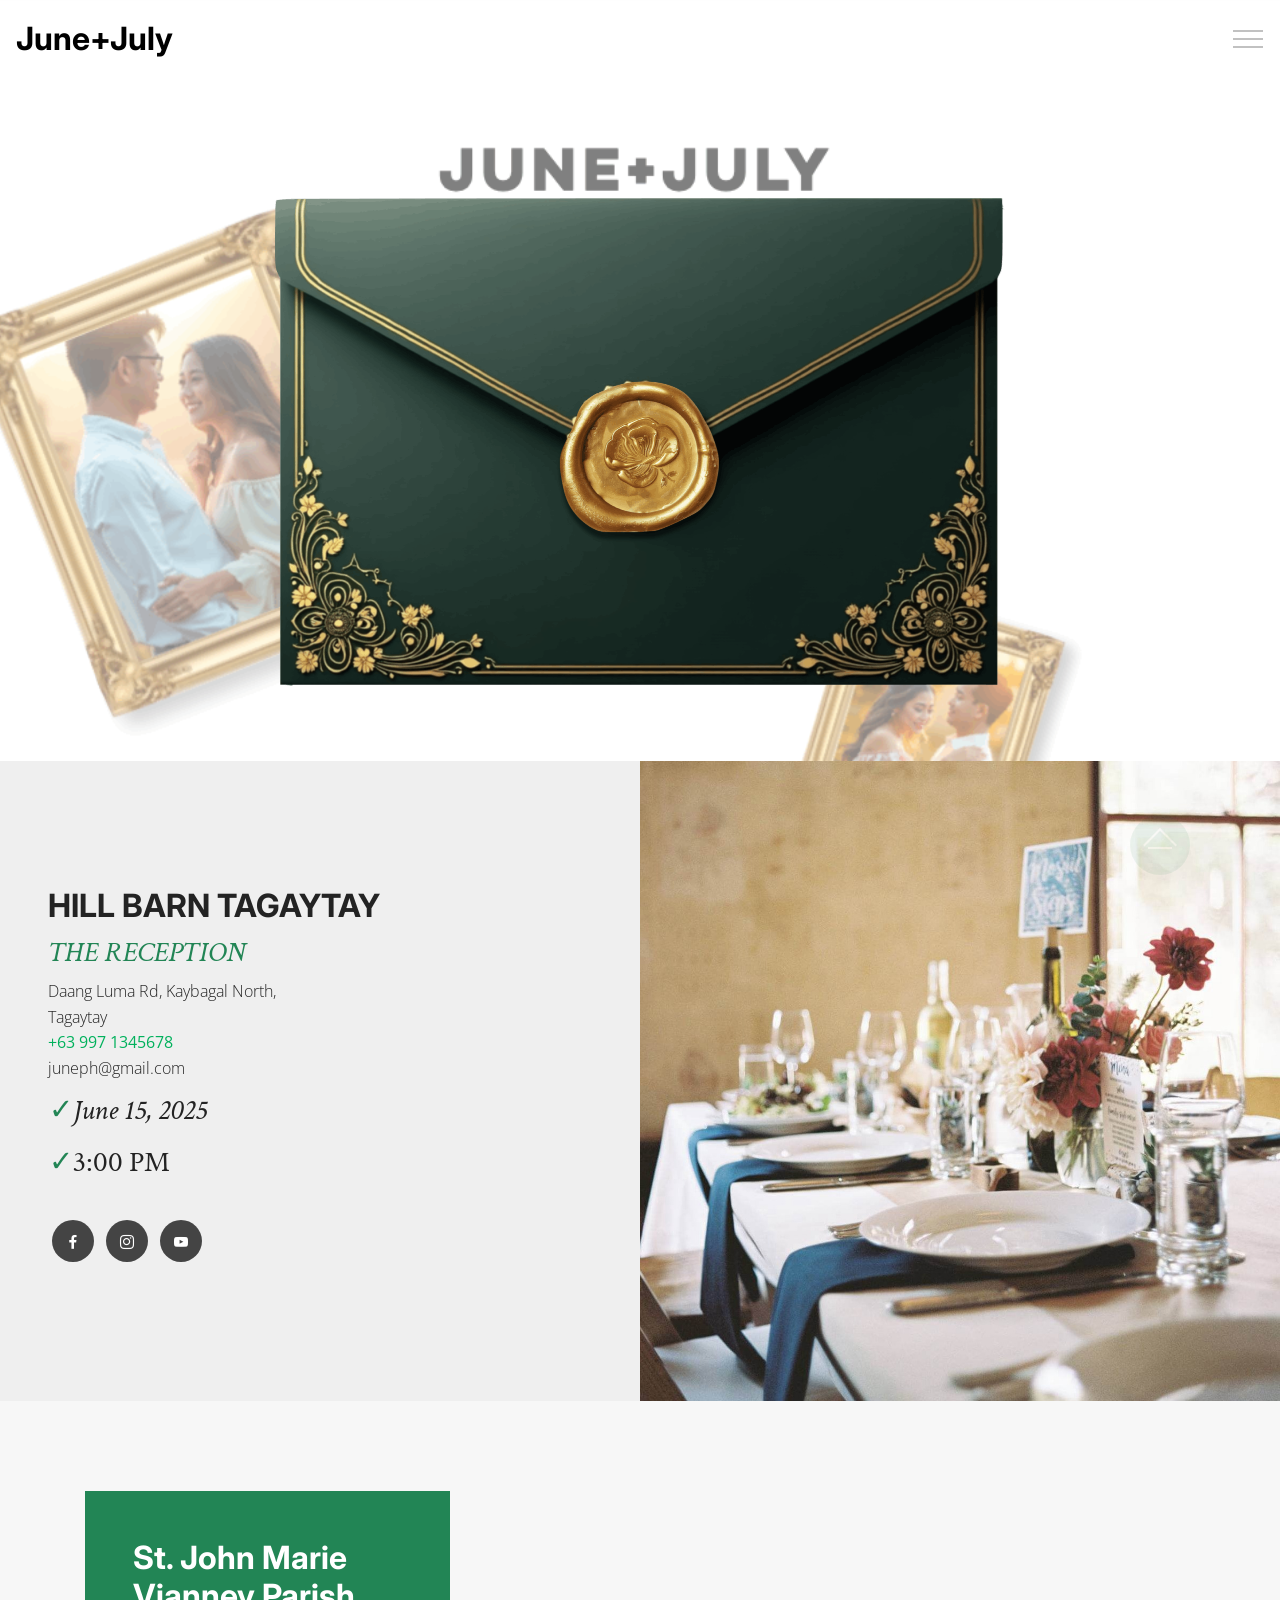
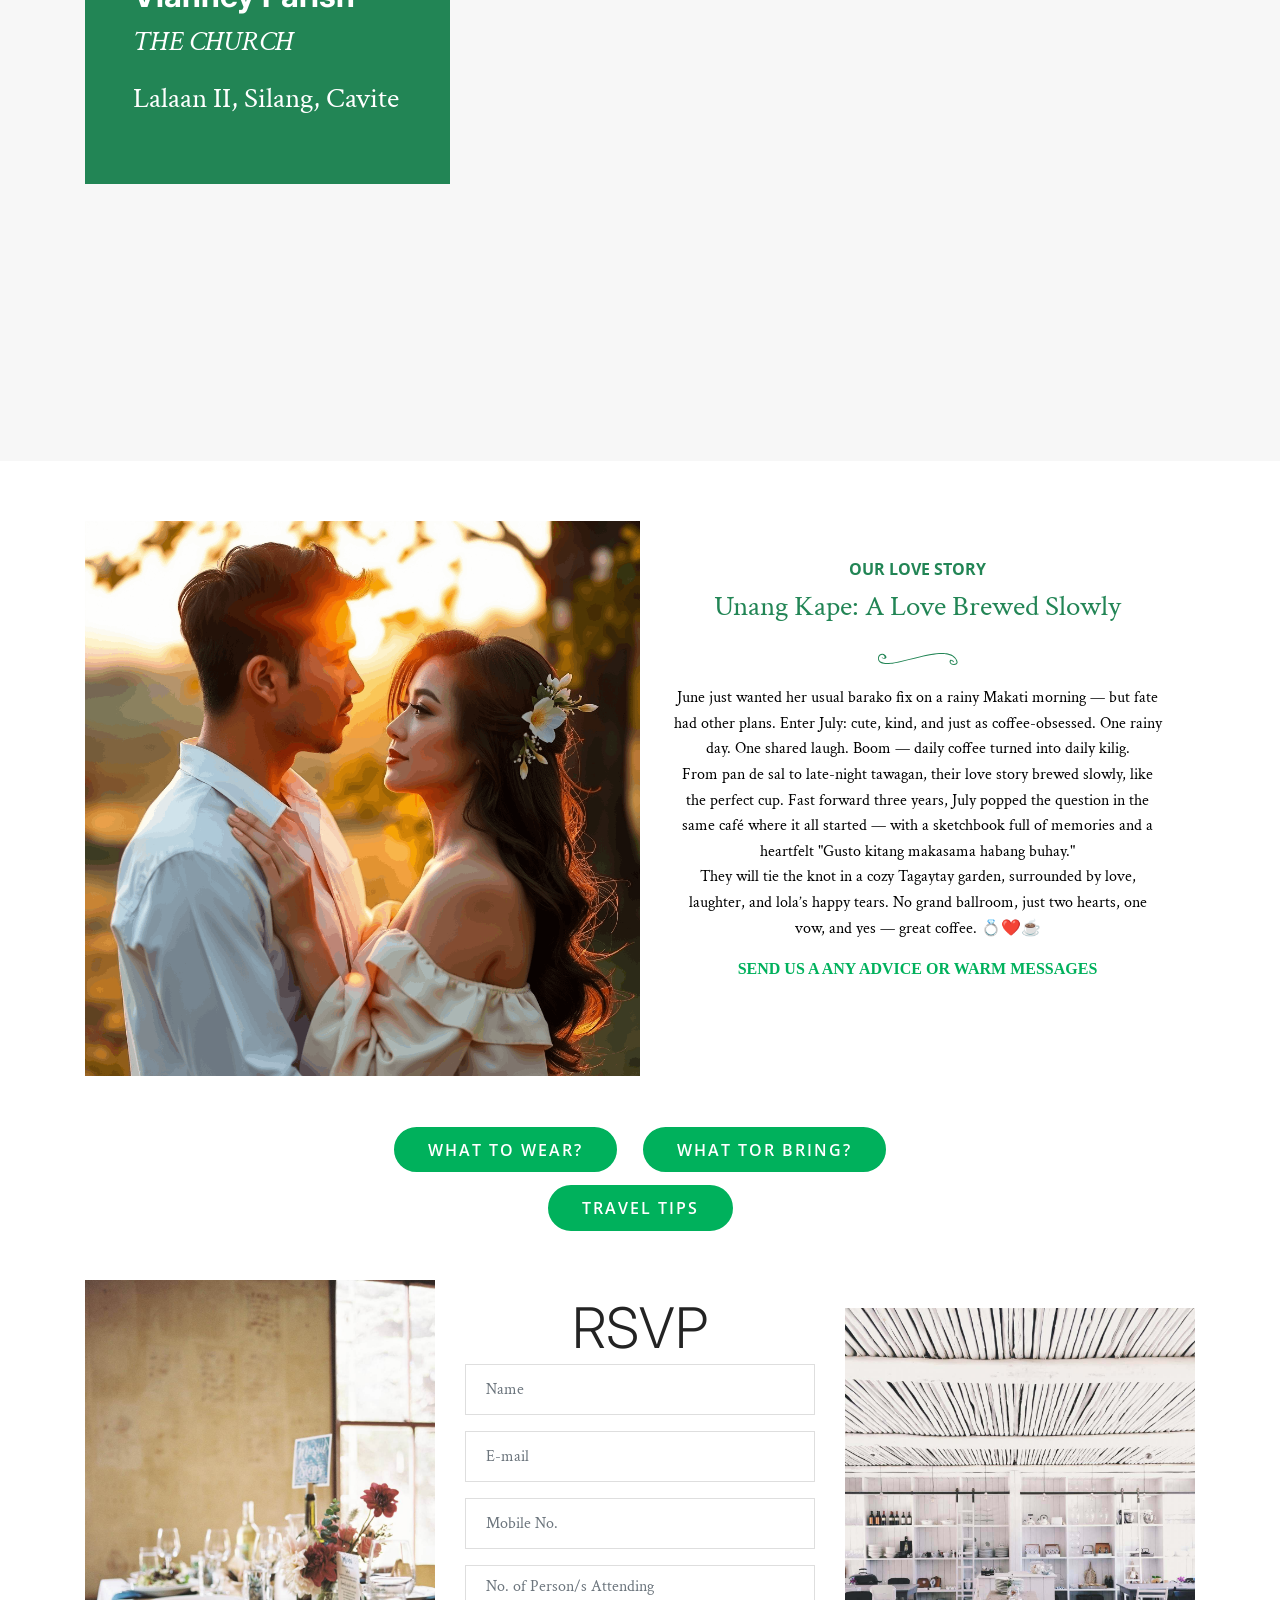
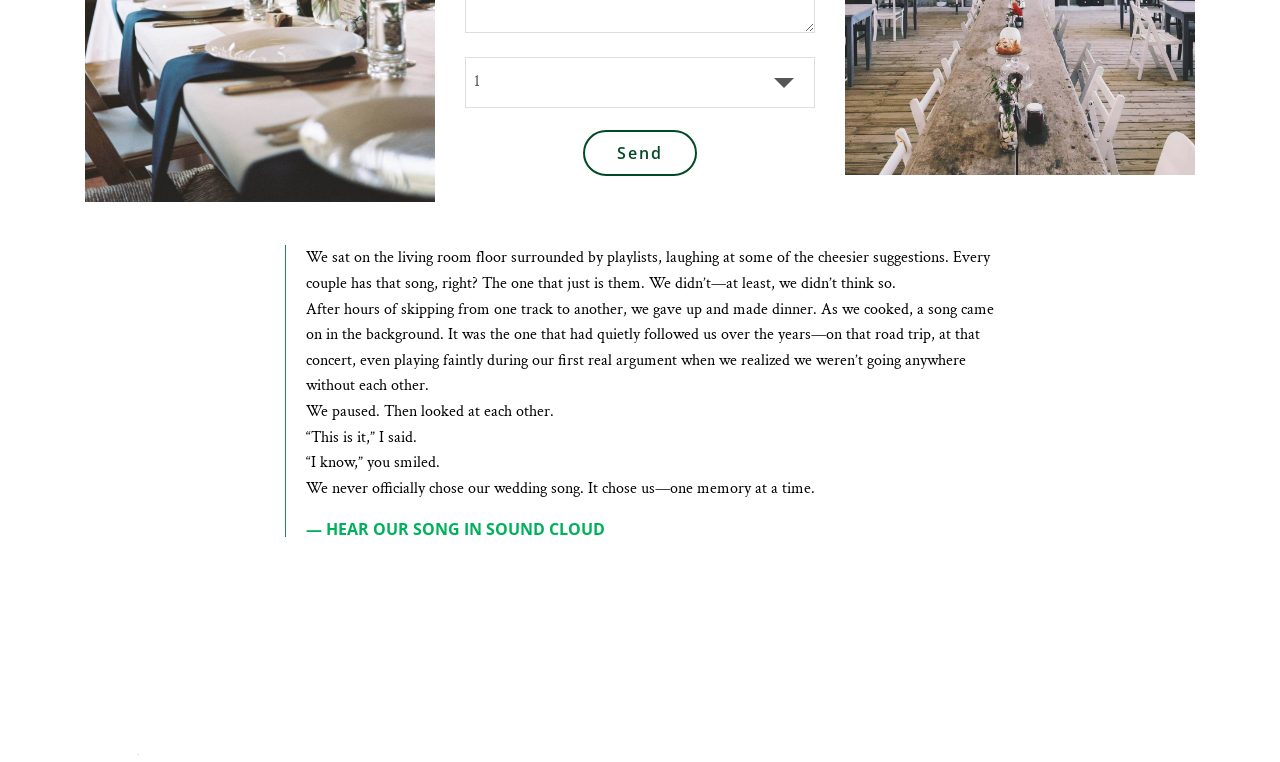
==== commit 645d8741: "Sound Cloud 1.html" ====
--- a/index.html
+++ b/index.html
@@ -512,6 +512,7 @@
             </div>
         </div>
 
+<iframe width="100%" height="166" scrolling="no" frameborder="no" allow="autoplay" src="https://w.soundcloud.com/player/?url=https%3A//api.soundcloud.com/tracks/326685166&color=%23228555&auto_play=false&hide_related=false&show_comments=true&show_user=true&show_reposts=false&show_teaser=true"></iframe><div style="font-size: 10px; color: #cccccc;line-break: anywhere;word-break: normal;overflow: hidden;white-space: nowrap;text-overflow: ellipsis; font-family: Interstate,Lucida Grande,Lucida Sans Unicode,Lucida Sans,Garuda,Verdana,Tahoma,sans-serif;font-weight: 100;"><a href="https://soundcloud.com/smoothjazzmusicensemble" title="Smooth Jazz Music Ensemble" target="_blank" style="color: #cccccc; text-decoration: none;">Smooth Jazz Music Ensemble</a> · <a href="https://soundcloud.com/smoothjazzmusicensemble/acoustic-guitar" title="Acoustic Guitar" target="_blank" style="color: #cccccc; text-decoration: none;">Acoustic Guitar</a></div>
 
 <script src="assets/web/assets/jquery/jquery.min.js"></script>
   <script src="assets/popper/popper.min.js"></script>
@@ -538,4 +539,4 @@
  <div id="scrollToTop" class="scrollToTop mbr-arrow-up"><a style="text-align: center;"><i class="mbr-arrow-up-icon mbr-arrow-up-icon-cm cm-icon cm-icon-smallarrow-up"></i></a></div>
     <input name="animation" type="hidden">
   </body>
-</html>+</html>
